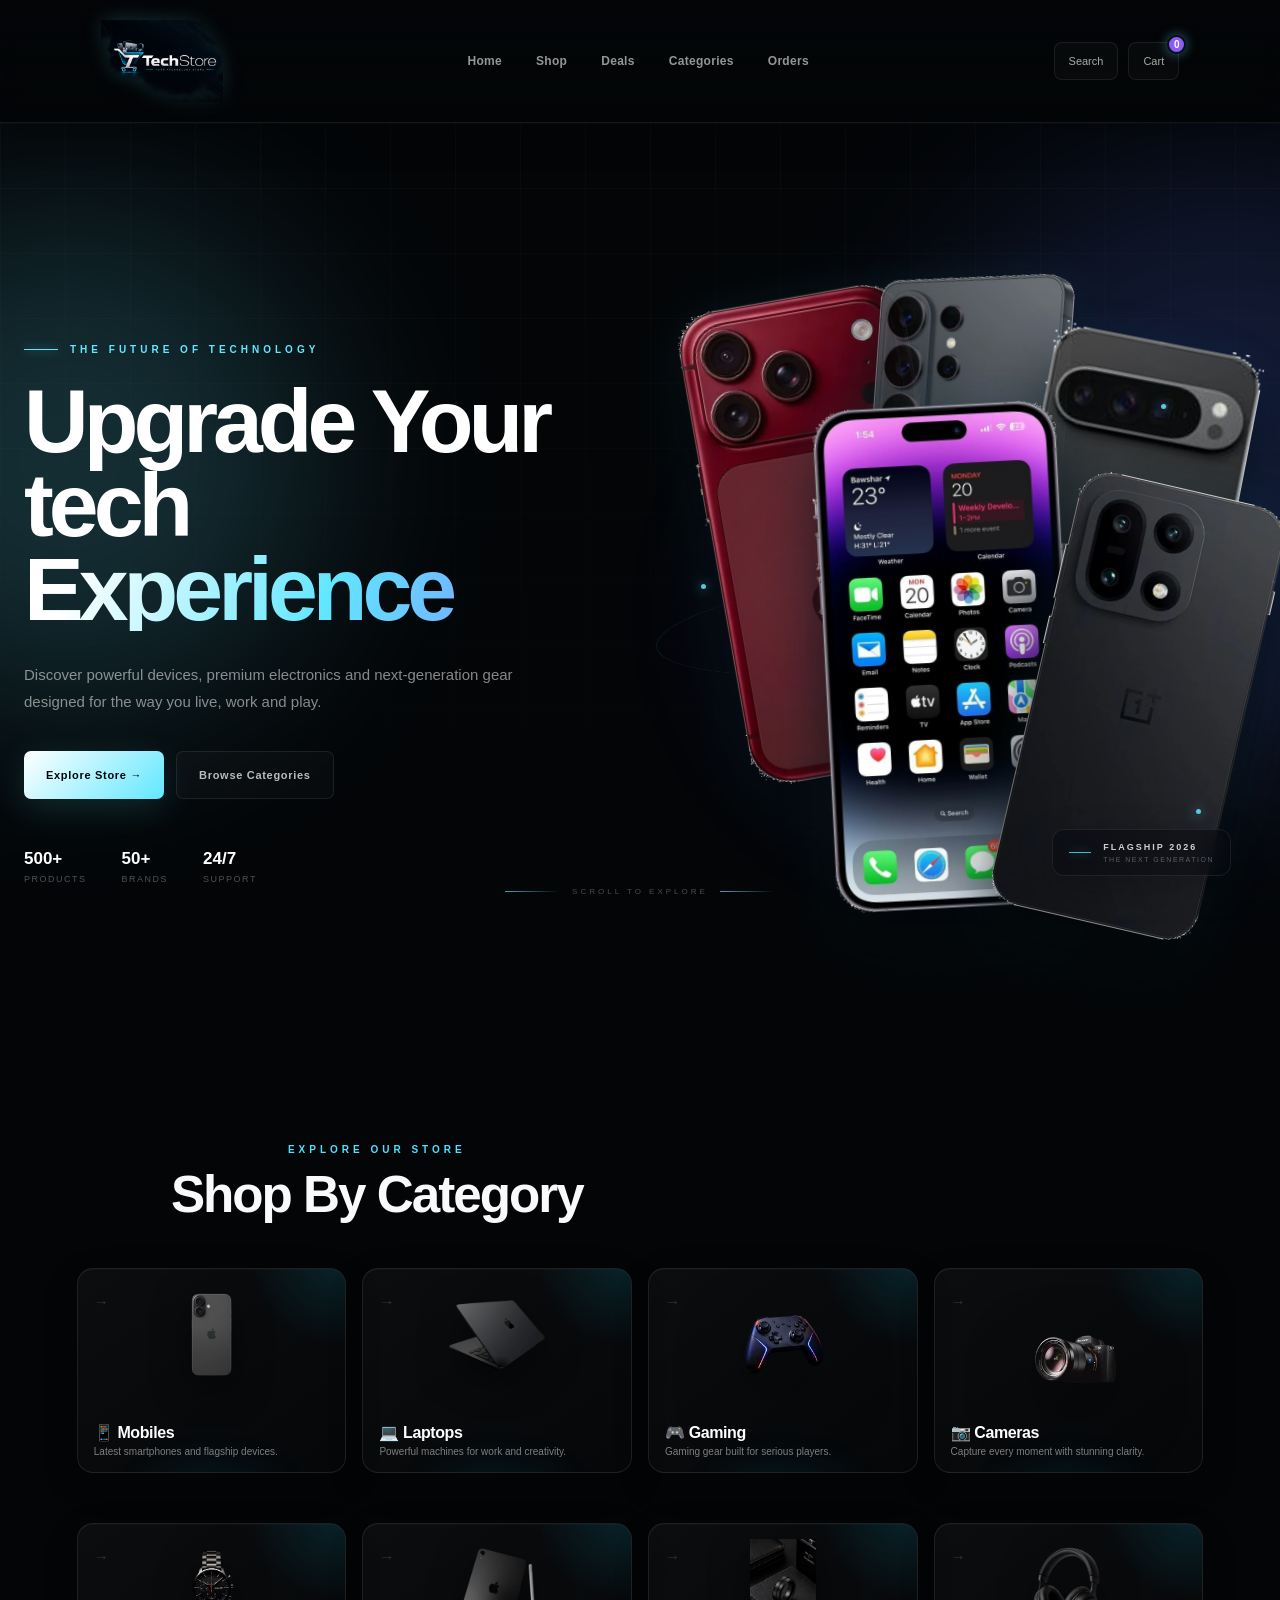
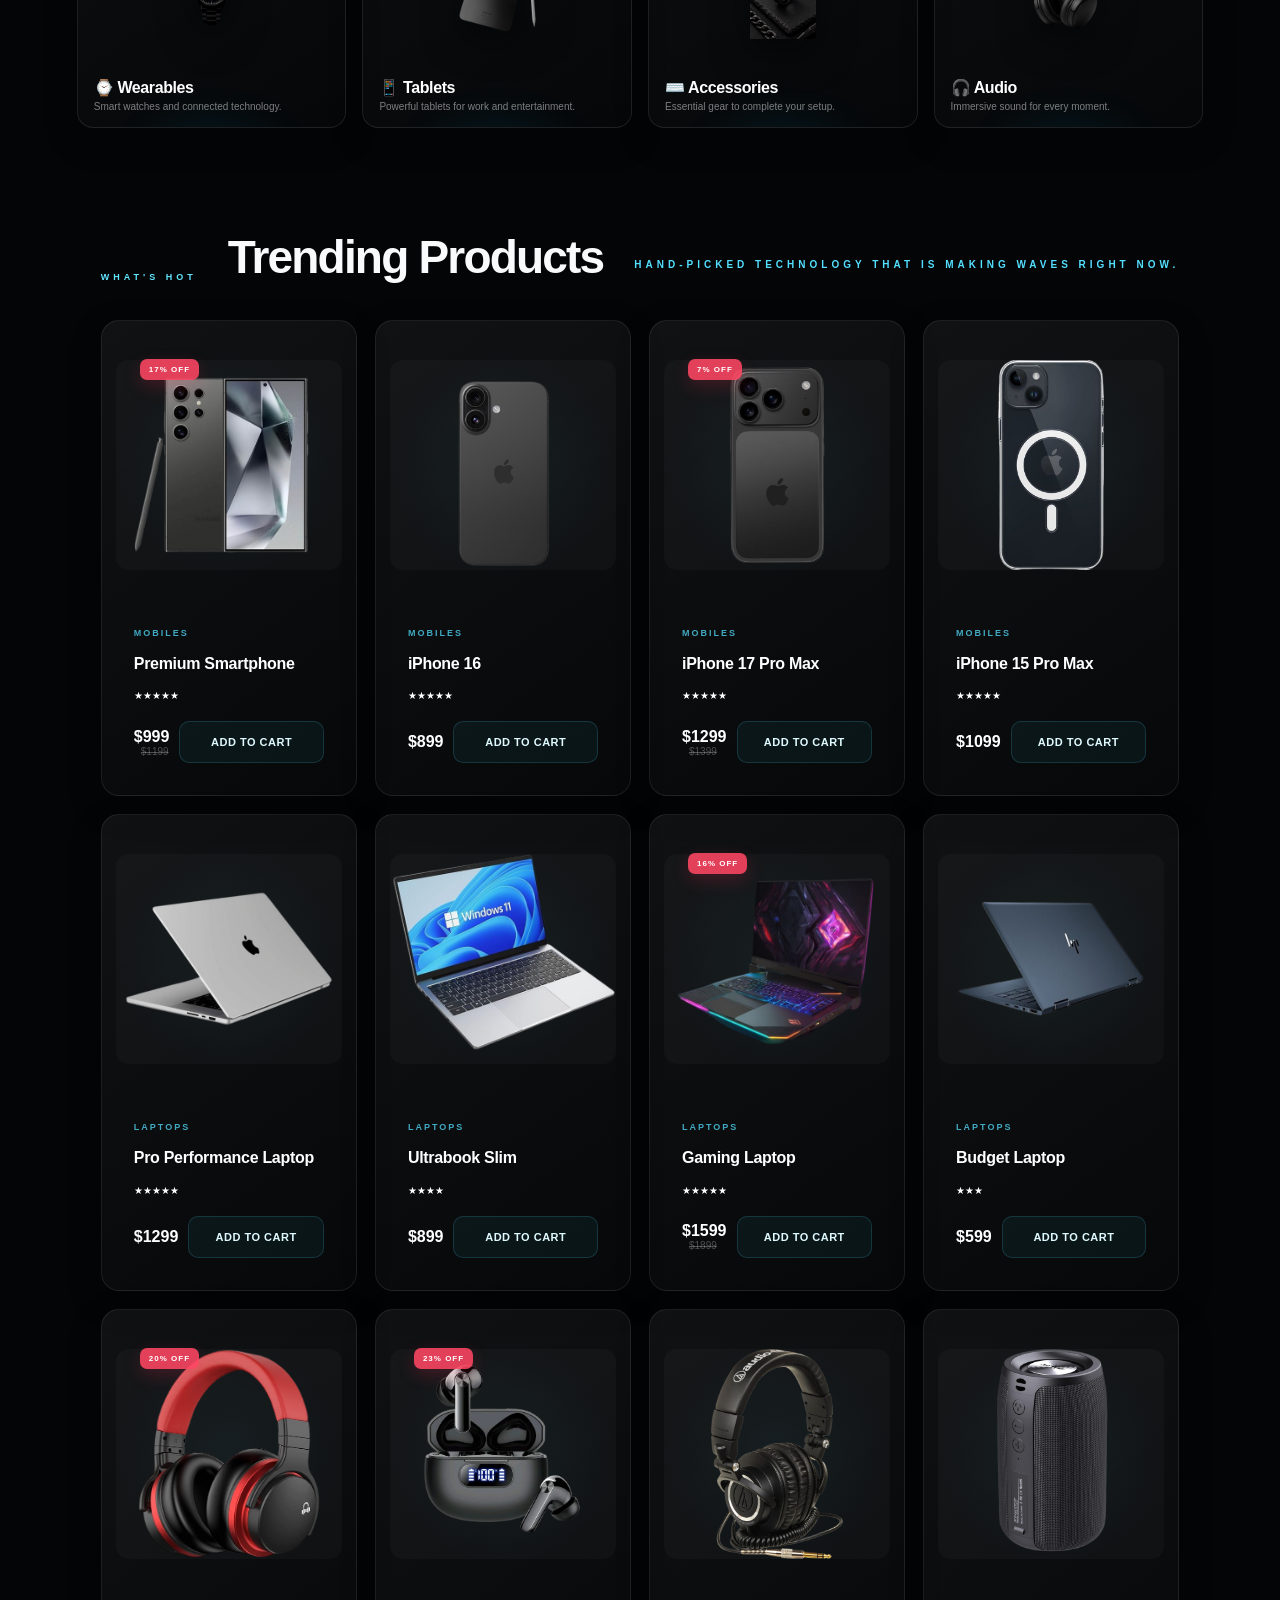
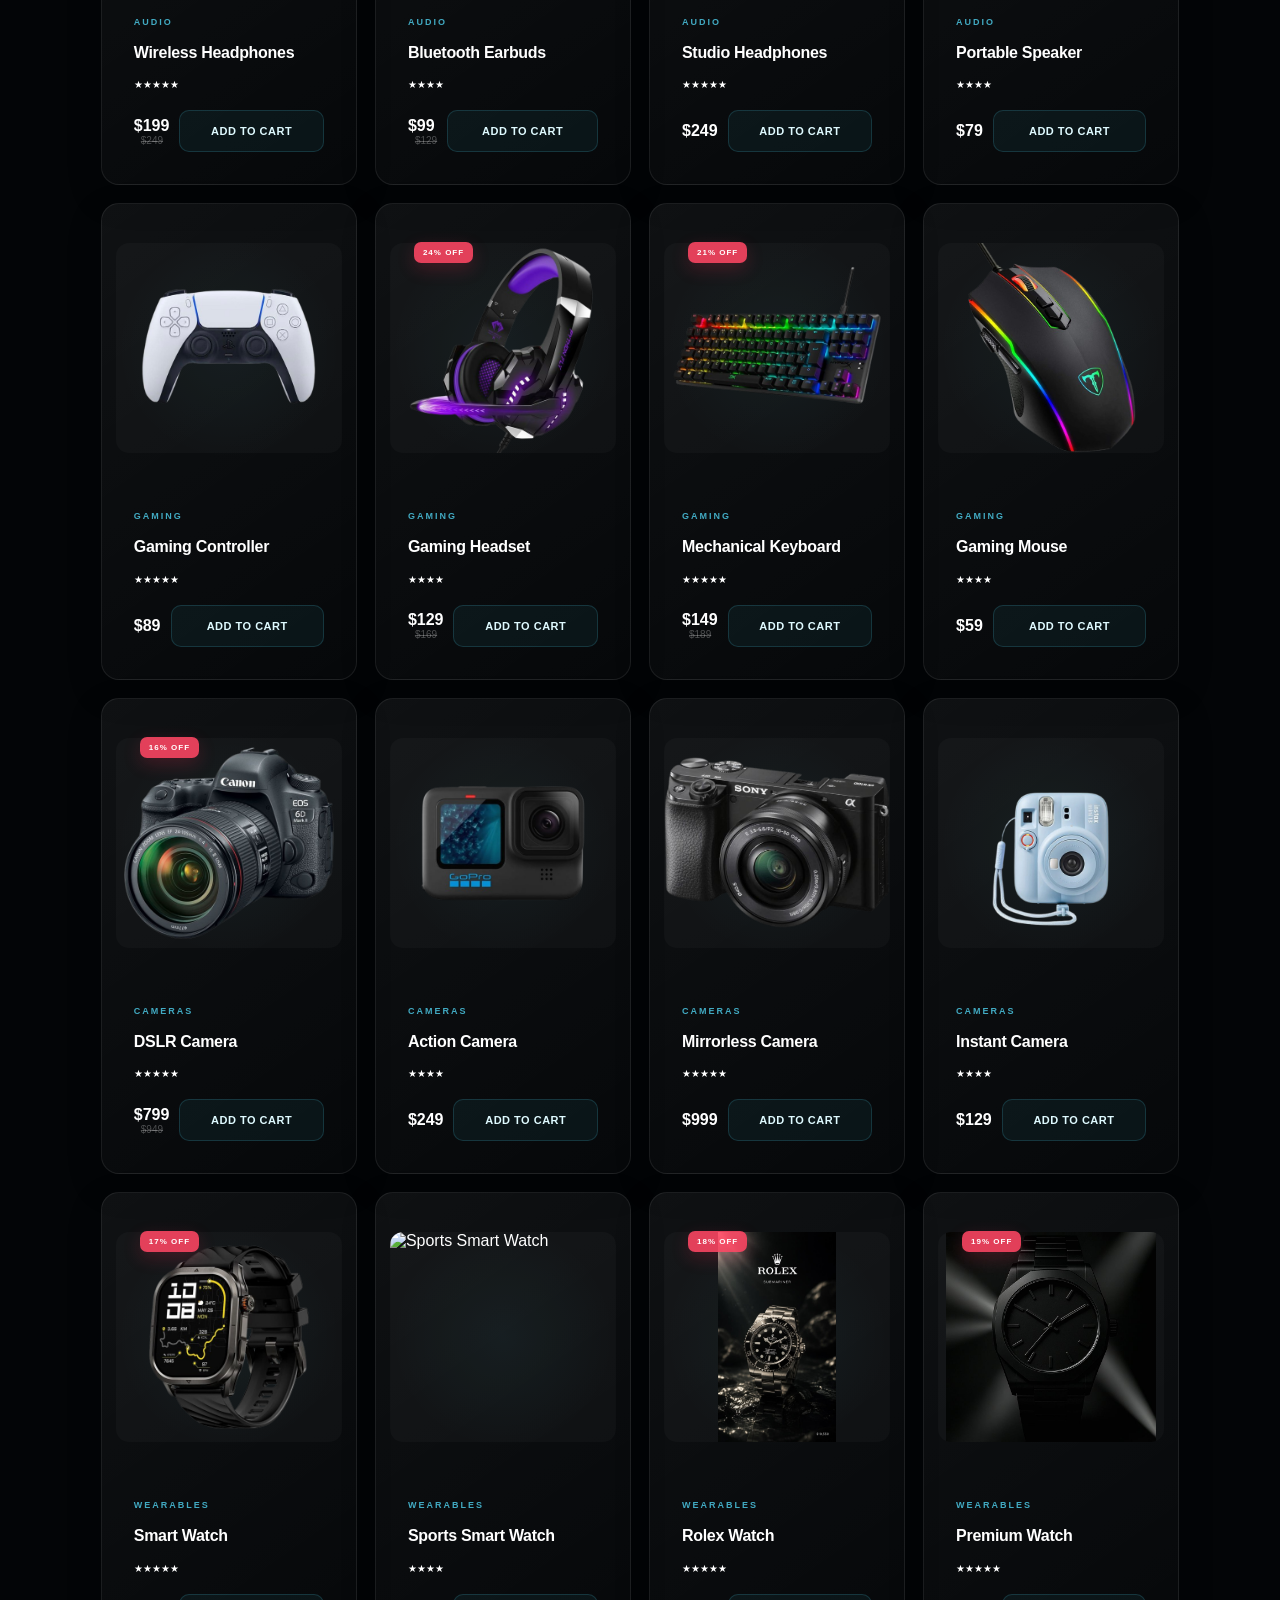
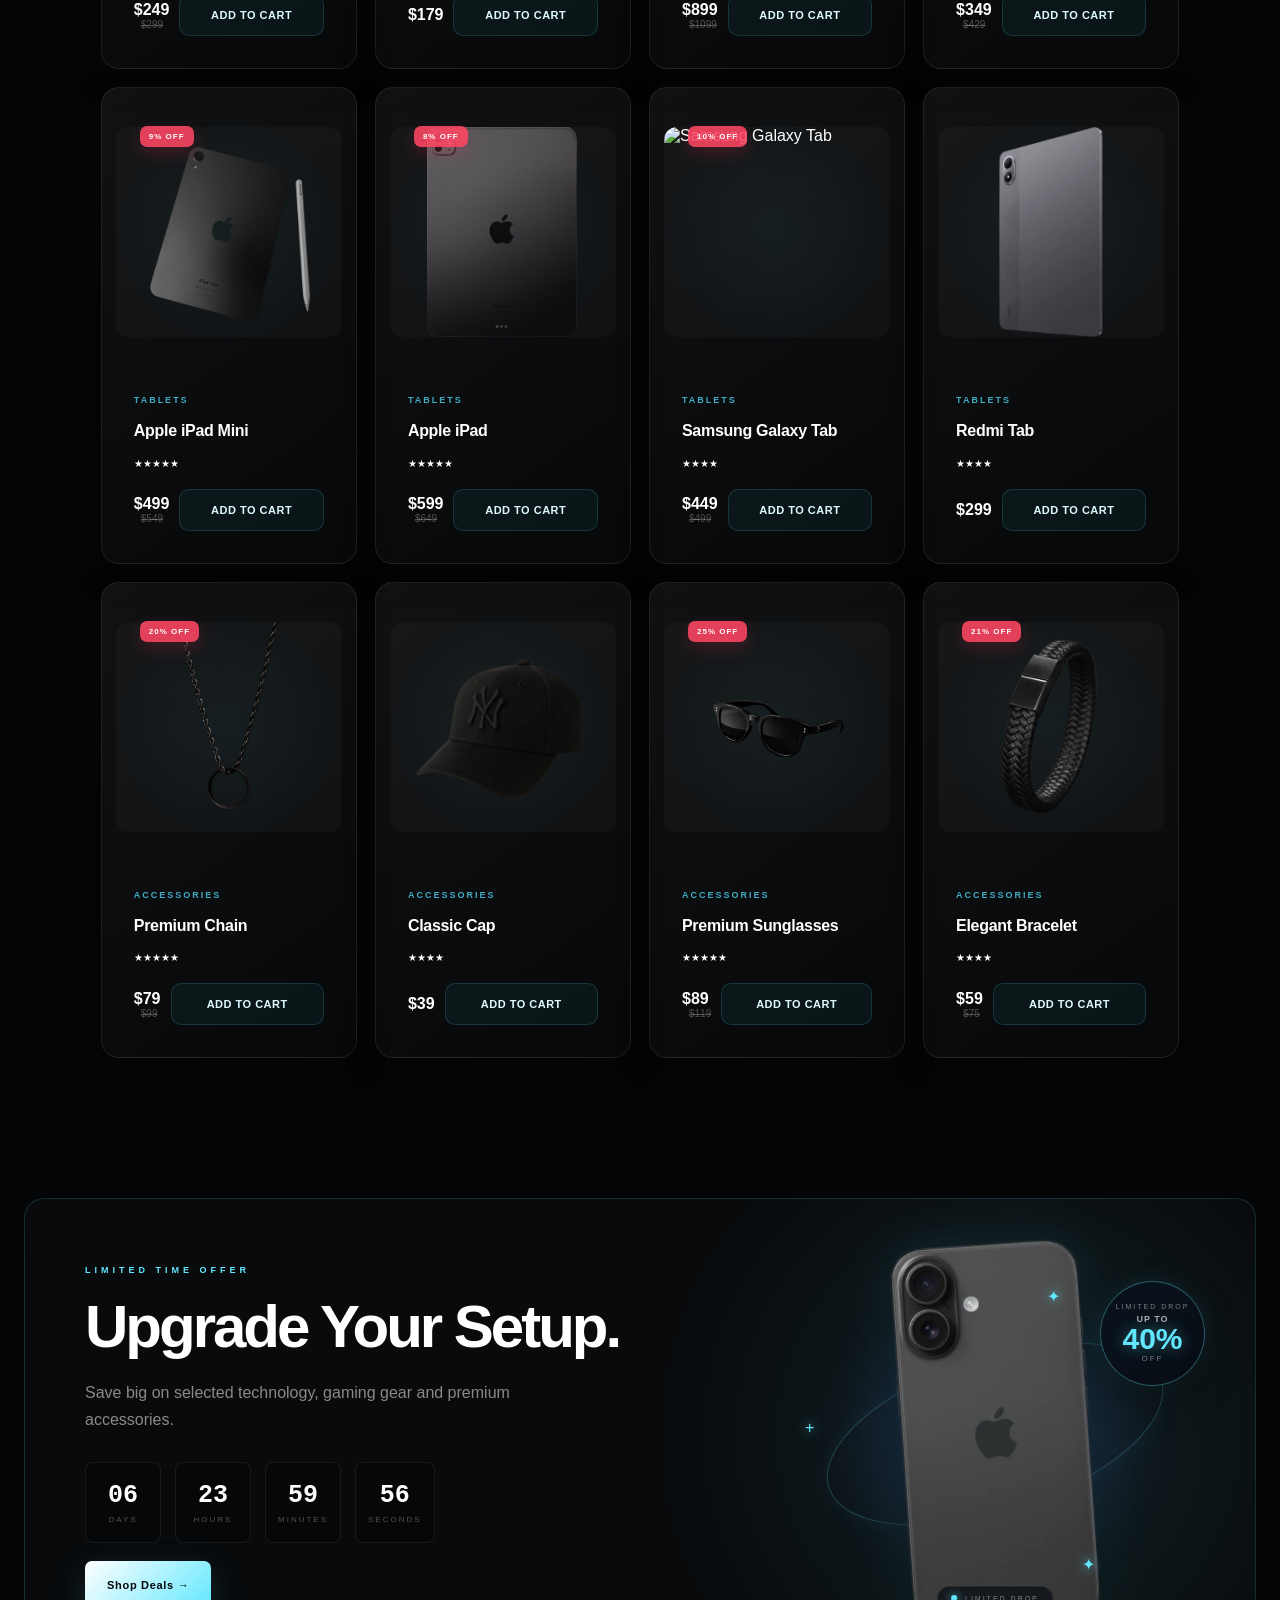
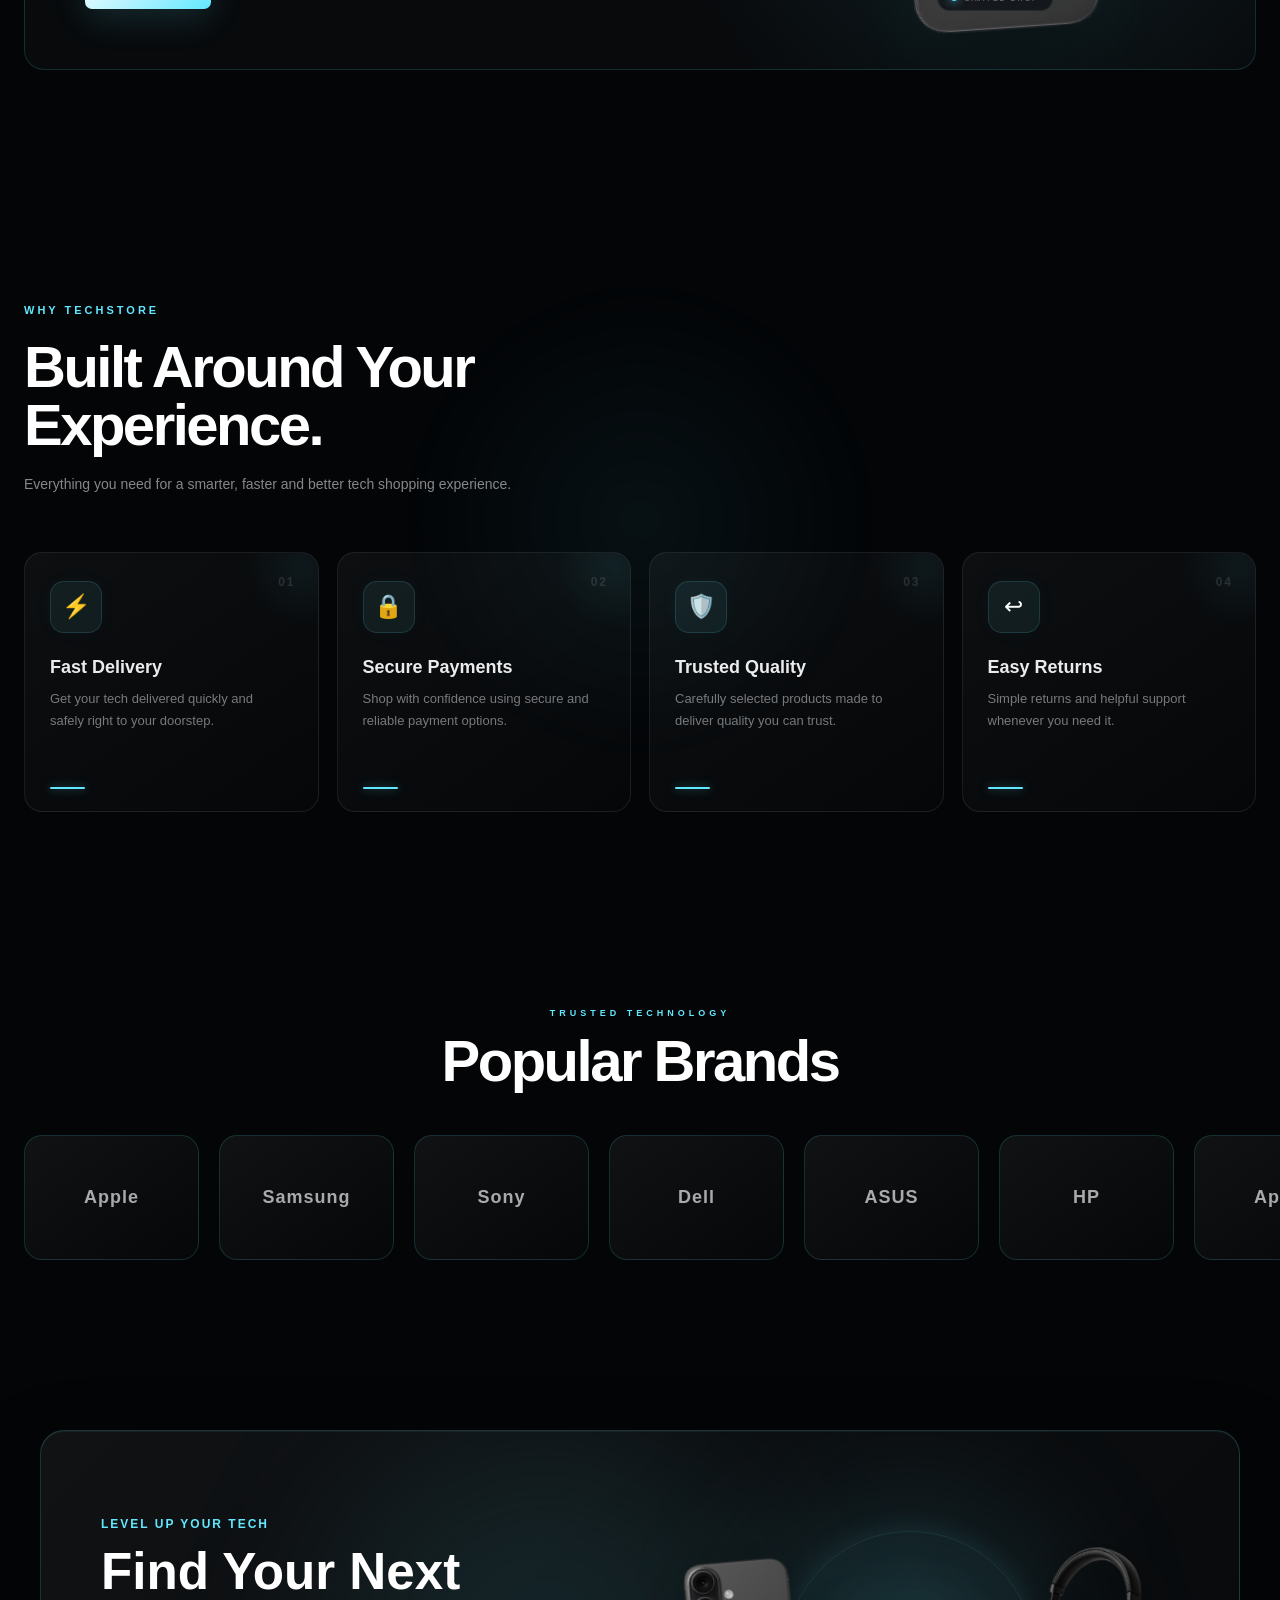
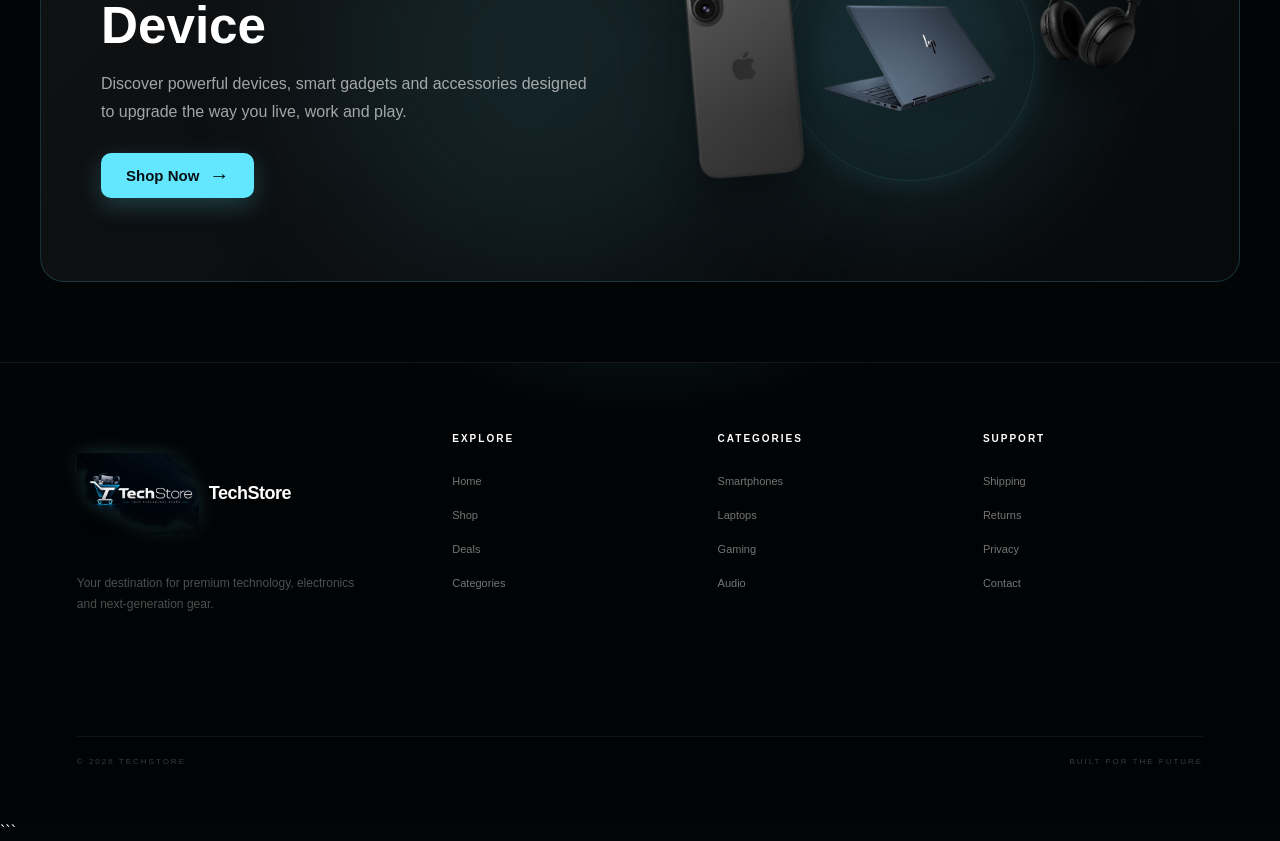
==== index.html @ 19b3092e "Add files via upload" ====
<!DOCTYPE html>
<html lang="en">

<head>
    <meta charset="UTF-8">
    <meta name="viewport" content="width=device-width, initial-scale=1.0">

    <title>TechStore — Future of Technology</title>

    <link rel="stylesheet" href="style.css">
</head>

<body>


<!-- =========================================================
     CINEMATIC LOADER
     ========================================================= -->

<div id="page-loader">

    <div class="loader-content">

        <div class="loader-logo">
            <img
                src="images/logo.png"
                alt="TechStore"
            >
        </div>

        <div class="loader-label">
            TECHSTORE SYSTEM
        </div>

        <div class="loader-status">
            <span id="loader-status">
                INITIALIZING
            </span>
        </div>

        <div class="loader-progress">

            <div
                id="loader-progress-bar"
                class="loader-progress-bar">
            </div>

        </div>

        <div
            id="loader-percent"
            class="loader-percent">
            00%
        </div>

    </div>

</div>


<!-- =========================================================
     NAVBAR
     ========================================================= -->

<header class="navbar">

    <div class="navbar-inner">


        <!-- BRAND -->

        <a href="index.html" class="brand">

            <img
                src="images/logo.png"
                alt="TechStore Logo"
            >

            
        </a>


        <!-- NAVIGATION -->

        <nav class="nav-links">

            <a
                href="index.html"
                class="active">
                Home
            </a>

            <a href="shop.html">
                Shop
            </a>

            <a href="deals.html">
                Deals
            </a>

            <a href="#categories">
                Categories
            </a>

            <a href="orders.html">
                Orders
            </a>

        </nav>


        <!-- ACTIONS -->

        <div class="nav-actions">

            <button
                class="nav-search"
                aria-label="Search">
                Search
            </button>

            <a
                href="cart.html"
                class="nav-cart">

                Cart

                <span class="cart-count">
                    0
                </span>

            </a>

            <button
                class="nav-menu"
                aria-label="Menu">

                <span></span>
                <span></span>
                <span></span>

            </button>

        </div>

    </div>

</header>


<!-- =========================================================
     MAIN
     ========================================================= -->

<main>


<!-- =========================================================
     HERO
     ========================================================= -->


<section class="hero">


    <!-- Background -->

    <div class="hero-background">

        <div class="hero-grid"></div>

        <div class="hero-glow glow-one"></div>

        <div class="hero-glow glow-two"></div>

    </div>


    <div class="hero-inner">


        <!-- HERO CONTENT -->

        <div class="hero-content">

            <div class="hero-eyebrow">

                <span class="eyebrow-line"></span>

                THE FUTURE OF TECHNOLOGY

            </div>


            <h1 class="hero-title">

                Upgrade Your tech

                <span>
                     Experience
                </span>

            </h1>


            <p class="hero-description">

                Discover powerful devices, premium
                electronics and next-generation gear
                designed for the way you live, work
                and play.

            </p>


            <div class="hero-actions">

                <a
                    href="shop.html"
                    class="btn btn-primary">

                    Explore Store →

                </a>


                <a
                    href="#categories"
                    class="btn btn-secondary">

                    Browse Categories

                </a>

            </div>


            <div class="hero-meta">

                <div>

                    <strong>
                        500+
                    </strong>

                    <span>
                        Products
                    </span>

                </div>


                <div>

                    <strong>
                        50+
                    </strong>

                    <span>
                        Brands
                    </span>

                </div>


                <div>

                    <strong>
                        24/7
                    </strong>

                    <span>
                        Support
                    </span>

                </div>

            </div>

        </div>
        
        
        
<!-- =================================================
     PREMIUM LAYERED PHONE SHOWCASE
     ================================================= -->

<div class="hero-visual premium-phone-showcase">

    <!-- Ambient light -->
    <div class="showcase-glow"></div>

    <!-- Large subtle orbital rings -->
    <div class="showcase-orbit orbit-a"></div>
    <div class="showcase-orbit orbit-b"></div>

    <!-- Phone composition -->
    <div class="showcase-phones">

        <!-- BACK: iPhone -->
        <div class="showcase-phone phone-back iphone">

            <div class="phone-image-wrap">
                <img
                    src="images/iphone.png"
                    alt="iPhone"
                >
            </div>

        </div>


        <!-- BACK: Samsung -->
        <div class="showcase-phone phone-back samsung">

            <div class="phone-image-wrap">
                <img
                    src="images/samsung.png"
                    alt="Samsung Galaxy"
                >
            </div>

        </div>


        <!-- MIDDLE: Pixel -->
        <div class="showcase-phone phone-middle pixel">

            <div class="phone-image-wrap">
                <img
                    src="images/pixel.png"
                    alt="Google Pixel"
                >
            </div>

        </div>


        <!-- FRONT: Main phone -->
        <div class="showcase-phone phone-front main-phone">

            <div class="phone-image-wrap">
                <img
                    src="images/phone-main.png"
                    alt="TechStore featured smartphone"
                >
            </div>

        </div>


        <!-- FRONT: Secondary phone -->
        <div class="showcase-phone phone-front secondary-phone">

            <div class="phone-image-wrap">
                <img
                    src="images/oneplus.png"
                    alt="Premium smartphone"
                >
            </div>

        </div>

    </div>


    <!-- Small floating light particles -->

    <span class="showcase-particle particle-a"></span>
    <span class="showcase-particle particle-b"></span>
    <span class="showcase-particle particle-c"></span>


    <!-- Small premium caption -->

    <div class="showcase-caption">
        <span class="caption-line"></span>

        <div>
            <strong>FLAGSHIP 2026</strong>
            <small>THE NEXT GENERATION</small>
        </div>
    </div>

</div>





    <!-- Scroll indicator -->

    <div class="hero-scroll">

        <span class="scroll-line"></span>

        SCROLL TO EXPLORE

        <span class="scroll-line"></span>

    </div>


</section>


<!-- ================= CATEGORIES ================= -->

<section class="categories" id="categories">

    <div class="section-heading">

        <p>EXPLORE OUR STORE</p>

        <h2>Shop By Category</h2>

    </div>


    <div class="category-container">


        <!-- MOBILE -->

        <a href="shop.html?category=Mobiles" class="category-card">

            <div class="category-image">

                <img
                    src="images/category-mobile.png"
                    alt="Mobiles"
                >

            </div>

            <div class="category-info">

                <h3>📱 Mobiles</h3>

                <p>
                    Latest smartphones and flagship devices.
                </p>

            </div>

            <span class="category-arrow">→</span>

        </a>


        <!-- LAPTOP -->

        <a href="shop.html?category=Laptops" class="category-card">

            <div class="category-image">

                <img
                    src="images/category-laptop.png"
                    alt="Laptops"
                >

            </div>

            <div class="category-info">

                <h3>💻 Laptops</h3>

                <p>
                    Powerful machines for work and creativity.
                </p>

            </div>

            <span class="category-arrow">→</span>

        </a>


        <!-- GAMING -->

        <a href="shop.html?category=Gaming" class="category-card">

            <div class="category-image">

                <img
                    src="images/category-gaming.png"
                    alt="Gaming"
                >

            </div>

            <div class="category-info">

                <h3>🎮 Gaming</h3>

                <p>
                    Gaming gear built for serious players.
                </p>

            </div>

            <span class="category-arrow">→</span>

        </a>


        <!-- CAMERA -->

<a href="shop.html?category=Cameras" class="category-card">

    <div class="category-image">
        <img
            src="images/category-camera.png"
            alt="Cameras"
        >
    </div>

    <div class="category-info">
        <h3>📷 Cameras</h3>

        <p>
            Capture every moment with stunning clarity.
        </p>
    </div>

    <span class="category-arrow">→</span>

</a>


<!-- WEARABLES -->

<a href="shop.html?category=Wearables" class="category-card">

    <div class="category-image">
        <img
            src="images/category-wearables.png"
            alt="Wearables"
        >
    </div>

    <div class="category-info">
        <h3>⌚ Wearables</h3>

        <p>
            Smart watches and connected technology.
        </p>
    </div>

    <span class="category-arrow">→</span>

</a>


<!-- TABLETS -->

<a href="shop.html?category=Tablets" class="category-card">

    <div class="category-image">
        <img
            src="images/category-tablet.png"
            alt="Tablets"
        >
    </div>

    <div class="category-info">
        <h3>📱 Tablets</h3>

        <p>
            Powerful tablets for work and entertainment.
        </p>
    </div>

    <span class="category-arrow">→</span>

</a>


<!-- ACCESSORIES -->

<a href="shop.html?category=Accessories" class="category-card">

    <div class="category-image">
        <img
            src="images/category-accessories.png"
            alt="Accessories"
        >
    </div>

    <div class="category-info">
        <h3>⌨️ Accessories</h3>

        <p>
            Essential gear to complete your setup.
        </p>
    </div>

    <span class="category-arrow">→</span>

</a>


        <!-- AUDIO -->

        <a href="shop.html?category=Audio" class="category-card">

            <div class="category-image">

                <img
                    src="images/category-audio.png"
                    alt="Audio"
                >

            </div>

            <div class="category-info">

                <h3>🎧 Audio</h3>

                <p>
                    Immersive sound for every moment.
                </p>

            </div>

            <span class="category-arrow">→</span>

        </a>


    </div>

</section>

<!-- =========================================================
     TRENDING PRODUCTS
     ========================================================= -->

<section class="products-section">

    <div class="section-container">

        <div class="section-heading">

            <span>
                WHAT'S HOT
            </span>

            <h2>
                Trending Products
            </h2>

            <p>
                Hand-picked technology that is
                making waves right now.
            </p>

        </div>


        <div class="product-container">


            <!-- PRODUCT 01 -->

            <article class="product-card">

                <div class="product-image">

                    <span class="discount-badge">
                        NEW
                    </span>

                    <img
                        src="images/premium-smartphone.jpg"
                        alt="Premium Smartphone"
                    >

                </div>

                <div class="product-category">
                    Mobiles
                </div>

                <h3>
                    Premium Smartphone
                </h3>

                <div class="rating">
                    ★★★★★
                </div>

                <div class="product-bottom">

                    <div class="price">
                        $999
                    </div>

                    <button
                        class="add-cart"
                        data-id="1">
                        ADD TO CART
                    </button>

                </div>

            </article>


            <!-- PRODUCT 02 -->

            <article class="product-card">

                <div class="product-image">

                    <span class="discount-badge">
                        PRO
                    </span>

                    <img
                        src="images/pro-performance-laptop.jpg"
                        alt="Pro Performance Laptop"
                    >

                </div>

                <div class="product-category">
                    Laptops
                </div>

                <h3>
                    Pro Performance Laptop
                </h3>

                <div class="rating">
                    ★★★★★
                </div>

                <div class="product-bottom">

                    <div class="price">
                        $1299
                    </div>

                    <button
                        class="add-cart"
                        data-id="5">
                        ADD TO CART
                    </button>

                </div>

            </article>


            <!-- PRODUCT 03 -->

            <article class="product-card">

                <div class="product-image">

                    <span class="discount-badge">
                        SALE
                    </span>

                    <img
                        src="images/wireless-headphones.jpg"
                        alt="Wireless Headphones"
                    >

                </div>

                <div class="product-category">
                    Audio
                </div>

                <h3>
                    Wireless Headphones
                </h3>

                <div class="rating">
                    ★★★★★
                </div>

                <div class="product-bottom">

                    <div class="price">
                        $199
                    </div>

                    <button
                        class="add-cart"
                        data-id="9">
                        ADD TO CART
                    </button>

                </div>

            </article>


            <!-- PRODUCT 04 -->

            <article class="product-card">

                <div class="product-image">

                    <span class="discount-badge">
                        HOT
                    </span>

                    <img
                        src="images/gaming-controller.jpg"
                        alt="Gaming Controller"
                    >

                </div>

                <div class="product-category">
                    Gaming
                </div>

                <h3>
                    Gaming Controller
                </h3>

                <div class="rating">
                    ★★★★★
                </div>

                <div class="product-bottom">

                    <div class="price">
                        $89
                    </div>

                    <button
                        class="add-cart"
                        data-id="13">
                        ADD TO CART
                    </button>

                </div>

            </article>


        </div>

    </div>

</section>


<!-- =========================================================
     SPECIAL DEAL
     ========================================================= -->

<section class="deal-section">

    <div class="section-container">

        <div class="deal-card">


            <!-- LEFT CONTENT -->

            <div class="deal-content">

                <span class="deal-label">
                    LIMITED TIME OFFER
                </span>

                <h2>
                    Upgrade Your Setup.
                </h2>

                <p>
                    Save big on selected technology,
                    gaming gear and premium accessories.
                </p>


                <div class="deal-timer">

                    <div class="timer-item">

                        <strong id="deal-days">
                            00
                        </strong>

                        <span>
                            DAYS
                        </span>

                    </div>


                    <div class="timer-item">

                        <strong id="deal-hours">
                            00
                        </strong>

                        <span>
                            HOURS
                        </span>

                    </div>


                    <div class="timer-item">

                        <strong id="deal-minutes">
                            00
                        </strong>

                        <span>
                            MINUTES
                        </span>

                    </div>


                    <div class="timer-item">

                        <strong id="deal-seconds">
                            00
                        </strong>

                        <span>
                            SECONDS
                        </span>

                    </div>

                </div>


                <br>


                <a
                    href="deals.html"
                    class="btn btn-primary">

                    Shop Deals →

                </a>

            </div>


            <!-- RIGHT FUTURISTIC VISUAL -->

            <div class="deal-visual">

                <div class="deal-orbit deal-orbit-one"></div>

                <div class="deal-orbit deal-orbit-two"></div>

                <div class="deal-glow"></div>


                <!-- PRODUCT -->

                <div class="deal-product">

                    <img
                        src="images/category-mobile.png"
                        alt="Gaming Laptop Deal"
                    >

                </div>


                <!-- DISCOUNT BADGE -->

                <div class="deal-discount">

                    <span>
                        LIMITED DROP
                    </span>

                    <strong>
                        UP TO
                    </strong>

                    <b>
                        40%
                    </b>

                    <small>
                        OFF
                    </small>

                </div>


                <!-- FLOATING PARTICLES -->

                <span class="deal-particle deal-particle-one">
                    ✦
                </span>

                <span class="deal-particle deal-particle-two">
                    +
                </span>

                <span class="deal-particle deal-particle-three">
                    ✦
                </span>


                <!-- BOTTOM STATUS -->

                <div class="deal-status">

                    <span></span>

                    LIMITED DROP

                </div>

            </div>


        </div>

    </div>

</section>






<!-- =========================================================
     WHY CHOOSE TECHSTORE
     ========================================================= -->

<section class="why-section">

    <div class="section-container">

        <div class="section-heading why-heading">

            <span>
                WHY TECHSTORE
            </span>

            <h2>
                Built Around Your Experience.
            </h2>

            <p>
                Everything you need for a smarter,
                faster and better tech shopping experience.
            </p>

        </div>


        <div class="why-grid">


            <!-- CARD 01 -->

            <div class="why-card">

                <div class="why-icon">
                    ⚡
                </div>

                <div class="why-number">
                    01
                </div>

                <h3>
                    Fast Delivery
                </h3>

                <p>
                    Get your tech delivered quickly
                    and safely right to your doorstep.
                </p>

                <span class="why-line"></span>

            </div>


            <!-- CARD 02 -->

            <div class="why-card">

                <div class="why-icon">
                    🔒
                </div>

                <div class="why-number">
                    02
                </div>

                <h3>
                    Secure Payments
                </h3>

                <p>
                    Shop with confidence using secure
                    and reliable payment options.
                </p>

                <span class="why-line"></span>

            </div>


            <!-- CARD 03 -->

            <div class="why-card">

                <div class="why-icon">
                    🛡️
                </div>

                <div class="why-number">
                    03
                </div>

                <h3>
                    Trusted Quality
                </h3>

                <p>
                    Carefully selected products made
                    to deliver quality you can trust.
                </p>

                <span class="why-line"></span>

            </div>


            <!-- CARD 04 -->

            <div class="why-card">

                <div class="why-icon">
                    ↩
                </div>

                <div class="why-number">
                    04
                </div>

                <h3>
                    Easy Returns
                </h3>

                <p>
                    Simple returns and helpful support
                    whenever you need it.
                </p>

                <span class="why-line"></span>

            </div>


        </div>

    </div>

</section>






<!-- =========================================================
     BRANDS
     ========================================================= -->

<section class="brands-section">

    <div class="section-container">

        <div class="section-heading">

            <span>
                TRUSTED TECHNOLOGY
            </span>

            <h2>
                Popular Brands
            </h2>

        </div>

        <div class="brand-container">

    <div class="brand-group">
        <div class="brand-item">Apple</div>
        <div class="brand-item">Samsung</div>
        <div class="brand-item">Sony</div>
        <div class="brand-item">Dell</div>
        <div class="brand-item">ASUS</div>
        <div class="brand-item">HP</div>
    </div>

    <div class="brand-group" aria-hidden="true">
        <div class="brand-item">Apple</div>
        <div class="brand-item">Samsung</div>
        <div class="brand-item">Sony</div>
        <div class="brand-item">Dell</div>
        <div class="brand-item">ASUS</div>
        <div class="brand-item">HP</div>
    </div>

    
    <div class="brand-group" aria-hidden="true">
        <div class="brand-item">Apple</div>
        <div class="brand-item">Samsung</div>
        <div class="brand-item">Sony</div>
        <div class="brand-item">Dell</div>
        <div class="brand-item">ASUS</div>
        <div class="brand-item">HP</div>
    </div>

</div>

    </div>

</section>





<!-- ================================
     PRODUCT SHOWCASE CTA
================================ -->
<section class="product-cta">
    <div class="product-cta-container">

        <div class="product-cta-content">
            <span class="product-cta-label">LEVEL UP YOUR TECH</span>

            <h2>Find Your Next Device</h2>

            <p>
                Discover powerful devices, smart gadgets and accessories
                designed to upgrade the way you live, work and play.
            </p>

            <a href="shop.html" class="product-cta-btn">
                Shop Now <span>→</span>
            </a>
        </div>

        <div class="product-cta-products">

            <div class="cta-glow"></div>

            <div class="cta-product cta-product-1">
                <img src="images/iphone16.jpg" alt="Smartphone">
            </div>

            <div class="cta-product cta-product-2">
                <img src="images/budget-laptop.jpg" alt="Laptop">
            </div>

            <div class="cta-product cta-product-3">
                <img src="images/category-audio.png" alt="Headphones">
            </div>

        </div>

    </div>
</section>






<!-- =========================================================
     FOOTER
     ========================================================= -->

<footer class="footer">


    <div class="footer-inner">


        <div class="footer-brand">

            <a
                href="index.html"
                class="brand">

                <img
                    src="images/logo.png"
                    alt="TechStore"
                >

                <span>
                    TechStore
                </span>

            </a>


            <p>
                Your destination for premium
                technology, electronics and
                next-generation gear.
            </p>

        </div>


        <div class="footer-column">

            <h3>
                Explore
            </h3>

            <a href="index.html">
                Home
            </a>

            <a href="shop.html">
                Shop
            </a>

            <a href="deals.html">
                Deals
            </a>

            <a href="#categories">
                Categories
            </a>

        </div>


        <div class="footer-column">

            <h3>
                Categories
            </h3>

            <a href="shop.html">
                Smartphones
            </a>

            <a href="shop.html">
                Laptops
            </a>

            <a href="shop.html">
                Gaming
            </a>

            <a href="shop.html">
                Audio
            </a>

        </div>


        <div class="footer-column">

            <h3>
                Support
            </h3>

            <a href="#">
                Shipping
            </a>

            <a href="#">
                Returns
            </a>

            <a href="#">
                Privacy
            </a>

            <a href="#">
                Contact
            </a>

        </div>


    </div>


    <div class="footer-bottom">

        <span>
            © 2026 TECHSTORE
        </span>

        <span>
            BUILT FOR THE FUTURE
        </span>

    </div>


</footer>


<script src="script.js"></script>

</body>

</html>
```
---- style.css ----
/* =========================================================
   TECHSTORE — PREMIUM DESIGN SYSTEM
   ========================================================= */


/* =========================================================
   01. RESET
   ========================================================= */

* {
    margin: 0;
    padding: 0;
    box-sizing: border-box;
}

html {
    scroll-behavior: smooth;
}

body {
    min-height: 100vh;

    background: #030507;
    color: #ffffff;

    font-family:
        Inter,
        "Segoe UI",
        Arial,
        sans-serif;

    overflow-x: hidden;
}

body::selection {
    background: #62e7ff;
    color: #030507;
}

a {
    color: inherit;
    text-decoration: none;
}

button,
input {
    font: inherit;
}

button {
    border: 0;
    cursor: pointer;
}


/* =========================================================
   02. GLOBAL VARIABLES
   ========================================================= */

:root {

    --bg: #030507;
    --bg-soft: #070b0f;
    --bg-card: rgba(255, 255, 255, 0.035);

    --white: #ffffff;
    --text: rgba(255, 255, 255, 0.92);
    --muted: rgba(255, 255, 255, 0.52);
    --dim: rgba(255, 255, 255, 0.30);

    --cyan: #62e7ff;
    --cyan-bright: #a5f4ff;
    --blue: #5878ff;

    --border: rgba(255, 255, 255, 0.08);
    --border-bright: rgba(98, 231, 255, 0.24);

    --container: 1240px;

    --ease:
        cubic-bezier(.16, 1, .3, 1);
}


/* =========================================================
   03. LOADER
   ========================================================= */

#page-loader {
    position: fixed;
    inset: 0;

    z-index: 999999;

    display: flex;
    align-items: center;
    justify-content: center;

    background:
        radial-gradient(
            circle at 50% 45%,
            rgba(53, 208, 255, 0.08),
            transparent 30%
        ),
        #030507;

    overflow: hidden;

    transition:
        opacity 0.9s var(--ease),
        visibility 0.9s;
}

#page-loader::before {
    content: "";

    position: absolute;
    inset: 0;

    background:
        linear-gradient(
            rgba(255,255,255,.018) 1px,
            transparent 1px
        ),
        linear-gradient(
            90deg,
            rgba(255,255,255,.018) 1px,
            transparent 1px
        );

    background-size: 55px 55px;

    mask-image:
        radial-gradient(
            circle at center,
            black,
            transparent 75%
        );
}

.loader-content {
    position: relative;
    z-index: 2;

    width: min(460px, 84vw);

    display: flex;
    flex-direction: column;
    align-items: center;

    text-align: center;
}

.loader-logo {
    width: 230px;

    margin-bottom: 34px;

    animation:
        loaderLogoIn 1.2s var(--ease) both;
}

.loader-logo img {
    width: 100%;
    height: auto;

    display: block;

    filter:
        drop-shadow(
            0 0 24px
            rgba(98, 231, 255, .22)
        );
}

.loader-label {
    margin-bottom: 18px;

    color: rgba(160, 230, 240, .55);

    font-size: 9px;
    font-weight: 700;

    letter-spacing: 4px;
}

.loader-status {
    margin-bottom: 28px;

    color: #ffffff;

    font-size: 13px;
    font-weight: 600;

    letter-spacing: 3px;
}

.loader-progress {
    width: 100%;
    height: 2px;

    overflow: hidden;

    background: rgba(255,255,255,.08);
}

.loader-progress-bar {
    width: 0;
    height: 100%;

    background:
        linear-gradient(
            90deg,
            transparent,
            var(--cyan),
            #ffffff
        );

    box-shadow:
        0 0 15px
        rgba(98,231,255,.65);

    transition: width .12s linear;
}

.loader-percent {
    margin-top: 12px;

    color: rgba(255,255,255,.35);

    font-family:
        "Courier New",
        monospace;

    font-size: 10px;

    letter-spacing: 2px;
}

@keyframes loaderLogoIn {

    from {
        opacity: 0;
        transform:
            translateY(20px)
            scale(.88);
    }

    to {
        opacity: 1;
        transform:
            translateY(0)
            scale(1);
    }
}


/* =========================================================
   04. NAVBAR
   ========================================================= */

.navbar {
    position: fixed;

    top: 0;
    left: 0;

    width: 100%;

    z-index: 1000;

    background:
        linear-gradient(
            to bottom,
            rgba(3,5,7,.94),
            rgba(3,5,7,.72),
            transparent
        );

    backdrop-filter: blur(14px);
}

.navbar-inner {
    width: min(
        var(--container),
        calc(100% - 48px)
    );

    min-height: 82px;

    margin: auto;

    display: flex;
    align-items: center;
}


/* Brand */

.brand {
    display: flex;
    align-items: center;
    gap: 10px;

    flex-shrink: 0;
}

.brand img {
    width: 34px;
    height: 34px;

    object-fit: contain;

    filter:
        drop-shadow(
            0 0 10px
            rgba(98,231,255,.22)
        );
}

.brand span {
    color: #ffffff;

    font-size: 18px;
    font-weight: 800;

    letter-spacing: -.5px;
}


/* Navigation */

.nav-links {
    display: flex;
    align-items: center;

    gap: 34px;

    margin-left: auto;
    margin-right: auto;
}

.nav-links a {
    position: relative;

    padding: 8px 0;

    color: rgba(255,255,255,.54);

    font-size: 13px;
    font-weight: 600;

    transition:
        color .3s ease,
        transform .3s ease;
}

.nav-links a:hover,
.nav-links a.active {
    color: #ffffff;
}

.nav-links a::after {
    content: "";

    position: absolute;

    left: 0;
    right: 0;
    bottom: 0;

    height: 1px;

    background: var(--cyan);

    transform:
        scaleX(0);

    transform-origin: center;

    box-shadow:
        0 0 10px
        rgba(98,231,255,.8);

    transition:
        transform .35s var(--ease);
}

.nav-links a:hover::after,
.nav-links a.active::after {
    transform: scaleX(1);
}


/* Navbar actions */

.nav-actions {
    display: flex;
    align-items: center;

    gap: 10px;
}

.nav-search,
.nav-cart,
.nav-menu {
    min-height: 38px;

    padding: 0 14px;

    display: flex;
    align-items: center;
    justify-content: center;

    border: 1px solid var(--border);

    border-radius: 8px;

    background: rgba(255,255,255,.025);

    color: rgba(255,255,255,.65);

    font-size: 11px;

    transition:
        border-color .3s ease,
        color .3s ease,
        background .3s ease;
}

.nav-search:hover,
.nav-cart:hover,
.nav-menu:hover {
    color: #ffffff;

    border-color:
        var(--border-bright);

    background:
        rgba(98,231,255,.05);
}

.nav-cart {
    gap: 7px;
}

.cart-count {
    min-width: 18px;
    height: 18px;

    display: inline-flex;
    align-items: center;
    justify-content: center;

    border-radius: 50%;

    background: var(--cyan);

    color: #020507;

    font-size: 9px;
    font-weight: 800;
}

.nav-menu {
    width: 40px;

    display: none;

    flex-direction: column;

    gap: 5px;
}

.nav-menu span {
    width: 15px;
    height: 1px;

    background: #ffffff;
}


/* =========================================================
   05. HERO
   ========================================================= */

.hero {
    position: relative;

    min-height: 100vh;

    display: flex;
    align-items: center;

    overflow: hidden;

    padding-top: 82px;
}

.hero-background {
    position: absolute;
    inset: 0;

    pointer-events: none;
}

.hero-grid {
    position: absolute;
    inset: 0;

    background:
        linear-gradient(
            rgba(255,255,255,.022) 1px,
            transparent 1px
        ),
        linear-gradient(
            90deg,
            rgba(255,255,255,.022) 1px,
            transparent 1px
        );

    background-size: 65px 65px;

    mask-image:
        linear-gradient(
            to bottom,
            black,
            transparent 90%
        );
}

.hero-glow {
    position: absolute;

    border-radius: 50%;

    filter: blur(100px);

    opacity: .18;
}

.glow-one {
    width: 500px;
    height: 500px;

    top: 10%;
    left: -180px;

    background: var(--cyan);
}

.glow-two {
    width: 600px;
    height: 600px;

    right: -250px;
    top: 5%;

    background: var(--blue);
}

.hero-inner {
    position: relative;
    z-index: 2;

    width: min(
        var(--container),
        calc(100% - 48px)
    );

    margin: auto;

    display: grid;

    grid-template-columns:
        1fr
        1fr;

    align-items: center;

    gap: 70px;
}


/* Hero content */

.hero-content {
    max-width: 650px;

    animation:
        heroContentIn
        1s
        var(--ease)
        .25s
        both;
}

.hero-eyebrow {
    display: flex;
    align-items: center;
    gap: 12px;

    margin-bottom: 24px;

    color: var(--cyan);

    font-size: 10px;
    font-weight: 700;

    letter-spacing: 4px;
}

.eyebrow-line {
    width: 34px;
    height: 1px;

    background: var(--cyan);

    box-shadow:
        0 0 10px
        rgba(98,231,255,.7);
}

.hero-title {
    max-width: 720px;

    color: #ffffff;

    font-size:
        clamp(
            58px,
            7vw,
            96px
        );

    line-height: .94;

    font-weight: 800;

    letter-spacing: -5px;
}

.hero-title span {
    display: block;

    color: transparent;

    background:
        linear-gradient(
            110deg,
            #ffffff 10%,
            var(--cyan) 55%,
            #7c8cff 100%
        );

    background-clip: text;
    -webkit-background-clip: text;
}

.hero-description {
    max-width: 510px;

    margin-top: 30px;

    color: var(--muted);

    font-size: 15px;

    line-height: 1.8;
}

.hero-actions {
    display: flex;
    align-items: center;
    gap: 12px;

    margin-top: 36px;
}


/* Buttons */

.btn {
    min-height: 48px;

    padding: 0 22px;

    display: inline-flex;
    align-items: center;
    justify-content: center;

    border-radius: 7px;

    font-size: 11px;
    font-weight: 700;

    letter-spacing: .7px;

    transition:
        transform .35s var(--ease),
        box-shadow .35s ease,
        background .35s ease,
        border-color .35s ease;
}

.btn:hover {
    transform: translateY(-3px);
}

.btn-primary {
    color: #020507;

    background:
        linear-gradient(
            135deg,
            #ffffff,
            var(--cyan)
        );

    box-shadow:
        0 10px 35px
        rgba(98,231,255,.14);
}

.btn-primary:hover {
    box-shadow:
        0 15px 45px
        rgba(98,231,255,.28);
}

.btn-secondary {
    border: 1px solid var(--border);

    color: rgba(255,255,255,.72);

    background:
        rgba(255,255,255,.025);
}

.btn-secondary:hover {
    border-color:
        var(--border-bright);

    color: #ffffff;

    background:
        rgba(98,231,255,.05);
}


/* Hero statistics */

.hero-meta {
    display: flex;
    gap: 35px;

    margin-top: 50px;
}

.hero-meta div {
    display: flex;
    flex-direction: column;

    gap: 5px;
}

.hero-meta strong {
    color: #ffffff;

    font-size: 17px;
}

.hero-meta span {
    color: var(--dim);

    font-size: 9px;

    letter-spacing: 1.5px;

    text-transform: uppercase;
}


/* =========================================================
   06. HERO FUTURISTIC VISUAL
   ========================================================= */

.hero-visual {
    position: relative;

    min-height: 580px;

    display: flex;
    align-items: center;
    justify-content: center;
}

.visual-glow {
    position: absolute;

    width: 330px;
    height: 330px;

    border-radius: 50%;

    background:
        radial-gradient(
            circle,
            rgba(98,231,255,.16),
            transparent 68%
        );

    filter: blur(10px);

    animation:
        visualPulse
        4s
        ease-in-out
        infinite;
}

.visual-ring {
    position: absolute;

    border: 1px solid
        rgba(98,231,255,.12);

    border-radius: 50%;

    transform: rotateX(65deg);
}

.ring-one {
    width: 480px;
    height: 480px;

    animation:
        ringRotate
        18s
        linear
        infinite;
}

.ring-two {
    width: 370px;
    height: 370px;

    border-color:
        rgba(124,140,255,.16);

    animation:
        ringRotateReverse
        14s
        linear
        infinite;
}

.tech-core {
    position: relative;
    z-index: 4;

    width: 360px;
    min-height: 390px;

    padding: 24px;

    border: 1px solid
        rgba(255,255,255,.12);

    border-radius: 18px;

    background:
        linear-gradient(
            145deg,
            rgba(255,255,255,.08),
            rgba(255,255,255,.015)
        );

    backdrop-filter: blur(20px);

    box-shadow:
        0 40px 100px
        rgba(0,0,0,.45),
        inset 0 1px 0
        rgba(255,255,255,.08);

    transform:
        perspective(1000px)
        rotateY(-8deg)
        rotateX(4deg);

    animation:
        coreFloat
        5s
        ease-in-out
        infinite;
}

.core-top,
.core-bottom {
    display: flex;
    align-items: center;
    justify-content: space-between;

    color: rgba(255,255,255,.35);

    font-family:
        "Courier New",
        monospace;

    font-size: 8px;

    letter-spacing: 2px;
}

.core-status {
    color: var(--cyan);

    text-shadow:
        0 0 10px
        rgba(98,231,255,.7);
}

.core-display {
    min-height: 285px;

    display: flex;
    flex-direction: column;
    align-items: center;
    justify-content: center;

    gap: 12px;
}

.core-orb {
    width: 135px;
    height: 135px;

    display: flex;
    align-items: center;
    justify-content: center;

    border: 1px solid
        rgba(98,231,255,.3);

    border-radius: 50%;

    color: var(--cyan);

    font-size: 42px;
    font-weight: 800;

    background:
        radial-gradient(
            circle at 35% 30%,
            rgba(255,255,255,.12),
            rgba(98,231,255,.03) 45%,
            transparent 70%
        );

    box-shadow:
        0 0 35px
        rgba(98,231,255,.12),
        inset 0 0 30px
        rgba(98,231,255,.08);

    animation:
        coreOrbPulse
        3s
        ease-in-out
        infinite;
}

.core-display span {
    color: var(--dim);

    font-size: 8px;

    letter-spacing: 4px;
}

.core-display strong {
    color: #ffffff;

    font-size: 18px;

    letter-spacing: 3px;
}

.core-line {
    width: 100px;
    height: 2px;

    overflow: hidden;

    background:
        rgba(255,255,255,.07);
}

.core-line i {
    display: block;

    width: 60%;

    height: 100%;

    background: var(--cyan);

    box-shadow:
        0 0 12px
        var(--cyan);
}


/* Floating details */

.floating-element {
    position: absolute;
    z-index: 5;

    width: 38px;
    height: 38px;

    display: flex;
    align-items: center;
    justify-content: center;

    border: 1px solid
        rgba(98,231,255,.18);

    border-radius: 8px;

    background:
        rgba(98,231,255,.035);

    color: var(--cyan);

    font-size: 15px;

    box-shadow:
        0 15px 40px
        rgba(0,0,0,.3);

    backdrop-filter: blur(10px);
}

.element-one {
    top: 18%;
    right: 12%;

    animation:
        floatingOne
        4s
        ease-in-out
        infinite;
}

.element-two {
    left: 8%;
    bottom: 20%;

    animation:
        floatingTwo
        5s
        ease-in-out
        infinite;
}

.element-three {
    right: 2%;
    bottom: 29%;

    animation:
        floatingThree
        4.5s
        ease-in-out
        infinite;
}


/* Scroll */

.hero-scroll {
    position: absolute;

    z-index: 5;

    left: 50%;
    bottom: 28px;

    transform: translateX(-50%);

    display: flex;
    align-items: center;
    gap: 12px;

    color: rgba(255,255,255,.28);

    font-size: 8px;

    letter-spacing: 3px;
}

.scroll-line {
    width: 55px;
    height: 1px;

    background:
        linear-gradient(
            90deg,
            rgba(98,231,255,.7),
            transparent
        );
}


/* =========================================================
   07. SECTIONS
   ========================================================= */

section:not(.hero) {
    position: relative;
}

.section-container {
    width: min(
        var(--container),
        calc(100% - 48px)
    );

    margin: auto;
}

.categories,
.products-section,
.brands-section {
    padding: 130px 0;
}

.section-heading {
    max-width: 600px;

    margin-bottom: 55px;
}

.section-heading > span {
    color: var(--cyan);

    font-size: 9px;
    font-weight: 700;

    letter-spacing: 4px;
}

.section-heading h2 {
    margin-top: 12px;

    color: #ffffff;

    font-size:
        clamp(
            36px,
            5vw,
            58px
        );

    line-height: 1;

    letter-spacing: -2.5px;
}

.section-heading p {
    margin-top: 18px;

    color: var(--muted);

    font-size: 14px;

    line-height: 1.8;
}


/* =========================================================
   08. CATEGORY AREA
   ========================================================= */

.category-container {
    display: grid;

    grid-template-columns:
        repeat(4, 1fr);

    gap: 14px;
}

.category-card {
    min-height: 220px;

    padding: 26px;

    display: flex;
    flex-direction: column;
    justify-content: flex-end;

    border: 1px solid var(--border);

    border-radius: 14px;

    background:
        linear-gradient(
            145deg,
            rgba(255,255,255,.045),
            rgba(255,255,255,.012)
        );

    overflow: hidden;

    transition:
        transform .5s var(--ease),
        border-color .4s ease,
        background .4s ease;
}

.category-card:hover {
    transform: translateY(-8px);

    border-color:
        rgba(98,231,255,.25);

    background:
        linear-gradient(
            145deg,
            rgba(98,231,255,.07),
            rgba(255,255,255,.015)
        );
}

.category-icon {
    margin-bottom: auto;

    font-size: 40px;
}

.category-card h3 {
    color: #ffffff;

    font-size: 18px;
}

.category-card p {
    margin-top: 7px;

    color: var(--dim);

    font-size: 11px;

    line-height: 1.6;
}


/* =========================================================
   09. PRODUCTS
   ========================================================= */

.product-container {
    display: grid;

    grid-template-columns:
        repeat(4, 1fr);

    gap: 16px;
}

.product-card {
    position: relative;

    overflow: hidden;

    border: 1px solid var(--border);

    border-radius: 14px;

    background:
        rgba(255,255,255,.025);

    transition:
        transform .45s var(--ease),
        border-color .35s ease;
}

.product-card:hover {
    transform: translateY(-8px);

    border-color:
        rgba(98,231,255,.22);
}

.product-image {
    position: relative;

    height: 260px;

    display: flex;
    align-items: center;
    justify-content: center;

    overflow: hidden;

    background:
        radial-gradient(
            circle,
            rgba(98,231,255,.05),
            transparent 65%
        );
}

.product-image img {
    width: 82%;
    height: 82%;

    object-fit: contain;

    transition:
        transform .6s var(--ease);
}

.product-card:hover .product-image img {
    transform: scale(1.07);
}

.discount-badge {
    position: absolute;

    top: 14px;
    left: 14px;

    z-index: 2;

    padding: 6px 9px;

    border-radius: 5px;

    background: var(--cyan);

    color: #020507;

    font-size: 8px;
    font-weight: 800;

    letter-spacing: 1px;
}

.product-category {
    padding: 18px 18px 0;

    color: var(--cyan);

    font-size: 8px;

    font-weight: 700;

    letter-spacing: 2px;

    text-transform: uppercase;
}

.product-card h3 {
    padding: 8px 18px 0;

    color: #ffffff;

    font-size: 15px;
}

.rating {
    padding: 8px 18px;

    font-size: 10px;
}

.product-bottom {
    padding: 12px 18px 18px;

    display: flex;
    align-items: center;
    justify-content: space-between;

    gap: 10px;
}

.price {
    color: #ffffff;

    font-size: 16px;
    font-weight: 800;
}

.old-price {
    margin-left: 7px;

    color: rgba(255,255,255,.28);

    font-size: 10px;

    text-decoration: line-through;
}

.add-cart {
    padding: 9px 12px;

    border: 1px solid
        rgba(98,231,255,.2);

    border-radius: 6px;

    background:
        rgba(98,231,255,.05);

    color: var(--cyan);

    font-size: 9px;
    font-weight: 700;

    transition:
        background .3s ease,
        color .3s ease;
}

.add-cart:hover {
    background: var(--cyan);
    color: #020507;
}


/* =========================================================
   10. DEAL
   ========================================================= */

.deal-section {
    padding: 60px 0 130px;
}

.deal-card {
    position: relative;

    min-height: 360px;

    padding: 60px;

    overflow: hidden;

    display: flex;
    align-items: center;
    justify-content: space-between;

    border: 1px solid
        rgba(98,231,255,.15);

    border-radius: 20px;

    background:
        radial-gradient(
            circle at 80% 50%,
            rgba(98,231,255,.10),
            transparent 35%
        ),
        rgba(255,255,255,.025);
}

.deal-content {
    position: relative;
    z-index: 2;
}

.deal-label {
    color: var(--cyan);

    font-size: 9px;
    font-weight: 700;

    letter-spacing: 4px;
}

.deal-content h2 {
    margin-top: 15px;

    font-size:
        clamp(
            38px,
            5vw,
            60px
        );

    letter-spacing: -3px;
}

.deal-content p {
    max-width: 450px;

    margin: 18px 0 28px;

    color: var(--muted);

    line-height: 1.7;
}

.deal-timer {
    display: flex;
    gap: 14px;
}

.timer-item {
    min-width: 76px;

    padding: 18px 12px;

    display: flex;
    flex-direction: column;
    align-items: center;

    border: 1px solid var(--border);

    border-radius: 8px;

    background:
        rgba(0,0,0,.25);
}

.timer-item strong {
    color: #ffffff;

    font-family:
        "Courier New",
        monospace;

    font-size: 25px;
}

.timer-item span {
    margin-top: 5px;

    color: var(--dim);

    font-size: 8px;

    letter-spacing: 2px;
}


/* =========================================================
   11. BRANDS
   ========================================================= */

.brand-container {
    display: grid;

    grid-template-columns:
        repeat(6, 1fr);

    border-top: 1px solid var(--border);
    border-bottom: 1px solid var(--border);
}

.brand-item {
    min-height: 110px;

    display: flex;
    align-items: center;
    justify-content: center;

    border-right: 1px solid var(--border);

    color: rgba(255,255,255,.35);

    font-size: 16px;
    font-weight: 800;

    transition:
        color .3s ease,
        background .3s ease;
}

.brand-item:last-child {
    border-right: 0;
}

.brand-item:hover {
    color: #ffffff;

    background:
        rgba(98,231,255,.025);
}



/* =========================================
   PRODUCT SHOWCASE CTA
========================================= */

.product-cta {
    padding: 80px 20px;
    overflow: hidden;
}

.product-cta-container {
    position: relative;
    max-width: 1200px;
    min-height: 390px;
    margin: 0 auto;
    padding: 55px 60px;

    display: flex;
    align-items: center;
    justify-content: space-between;

    background:
        linear-gradient(
            135deg,
            rgba(255, 255, 255, 0.055),
            rgba(255, 255, 255, 0.018)
        );

    border: 1px solid rgba(98, 231, 255, 0.18);
    border-radius: 24px;

    box-shadow:
        0 25px 70px rgba(0, 0, 0, 0.35),
        inset 0 1px 0 rgba(255, 255, 255, 0.05);

    overflow: hidden;
}

/* subtle background glow */

.product-cta-container::before {
    content: "";
    position: absolute;
    width: 420px;
    height: 420px;
    left: 42%;
    top: 50%;
    transform: translate(-50%, -50%);

    background: rgba(98, 231, 255, 0.10);
    filter: blur(90px);
    border-radius: 50%;

    pointer-events: none;
}

.product-cta-content {
    position: relative;
    z-index: 3;
    width: 48%;
}

.product-cta-label {
    display: inline-block;
    margin-bottom: 14px;

    font-size: 12px;
    font-weight: 700;
    letter-spacing: 2px;

    color: #62e7ff;
}

.product-cta-content h2 {
    margin: 0 0 18px;

    font-size: clamp(36px, 4vw, 58px);
    line-height: 1.05;
    font-weight: 800;

    color: #ffffff;
}

.product-cta-content p {
    max-width: 500px;
    margin: 0 0 28px;

    font-size: 16px;
    line-height: 1.7;

    color: rgba(255, 255, 255, 0.62);
}

.product-cta-btn {
    display: inline-flex;
    align-items: center;
    gap: 10px;

    padding: 14px 25px;

    color: #071014;
    background: #62e7ff;

    border-radius: 10px;

    font-size: 15px;
    font-weight: 700;
    text-decoration: none;

    box-shadow: 0 8px 25px rgba(98, 231, 255, 0.22);

    transition: all 0.3s ease;
}

.product-cta-btn span {
    font-size: 20px;
    line-height: 0;
    transition: transform 0.3s ease;
}

.product-cta-btn:hover {
    transform: translateY(-3px);
    box-shadow: 0 12px 32px rgba(98, 231, 255, 0.32);
}

.product-cta-btn:hover span {
    transform: translateX(4px);
}


/* =========================================
   CTA PRODUCTS
========================================= */

.product-cta-products {
    position: relative;
    z-index: 2;

    width: 48%;
    height: 330px;
}

.cta-glow {
    position: absolute;

    width: 260px;
    height: 260px;

    left: 50%;
    top: 50%;

    transform: translate(-50%, -50%);

    background: rgba(98, 231, 255, 0.12);
    filter: blur(55px);

    border-radius: 50%;
}

.cta-product {
    position: absolute;

    display: flex;
    align-items: center;
    justify-content: center;

    padding: 12px;

    background: rgba(255, 255, 255, 0.045);
    border: 1px solid rgba(255, 255, 255, 0.10);

    border-radius: 18px;

    backdrop-filter: blur(10px);

    box-shadow: 0 20px 40px rgba(0, 0, 0, 0.28);
}

.cta-product img {
    width: 100%;
    height: 100%;

    object-fit: contain;

    display: block;
}

/* phone */

.cta-product-1 {
    width: 135px;
    height: 220px;

    left: 8%;
    top: 55px;

    transform: rotate(-10deg);
}

/* laptop */

.cta-product-2 {
    width: 230px;
    height: 155px;

    left: 29%;
    top: 90px;

    transform: rotate(2deg);

    z-index: 3;
}

/* headphones */

.cta-product-3 {
    width: 135px;
    height: 155px;

    right: 2%;
    top: 35px;

    transform: rotate(9deg);
}


/* =========================================
   MOBILE CTA
========================================= */

@media (max-width: 768px) {

    .product-cta {
        padding: 50px 15px;
    }

    .product-cta-container {
        min-height: auto;

        padding: 40px 25px 25px;

        flex-direction: column;
        align-items: stretch;

        border-radius: 20px;
    }

    .product-cta-content {
        width: 100%;
        text-align: center;
    }

    .product-cta-content h2 {
        font-size: 36px;
    }

    .product-cta-content p {
        margin-left: auto;
        margin-right: auto;

        font-size: 14px;
    }

    .product-cta-btn {
        justify-content: center;
    }

    .product-cta-products {
        width: 100%;
        height: 270px;

        margin-top: 25px;
    }

    .cta-product-1 {
        width: 95px;
        height: 160px;

        left: 3%;
        top: 65px;
    }

    .cta-product-2 {
        width: 170px;
        height: 115px;

        left: 50%;
        top: 85px;

        transform: translateX(-50%) rotate(2deg);
    }

    .cta-product-3 {
        width: 95px;
        height: 115px;

        right: 2%;
        top: 50px;
    }
}


/* small phones */

@media (max-width: 480px) {

    .product-cta-container {
        padding-left: 18px;
        padding-right: 18px;
    }

    .product-cta-content h2 {
        font-size: 31px;
    }

    .product-cta-products {
        height: 235px;
    }

    .cta-product-1 {
        width: 78px;
        height: 135px;
    }

    .cta-product-2 {
        width: 145px;
        height: 98px;
    }

    .cta-product-3 {
        width: 78px;
        height: 98px;
    }
}



/* =========================================================
   12. FOOTER
   ========================================================= */

.footer {
    border-top: 1px solid var(--border);

    padding-top: 75px;

    background: #020304;
}

.footer-inner {
    width: min(
        var(--container),
        calc(100% - 48px)
    );

    margin: auto;

    display: grid;

    grid-template-columns:
        2fr
        1fr
        1fr
        1fr;

    gap: 50px;

    padding-bottom: 70px;
}

.footer-brand p {
    max-width: 280px;

    margin-top: 18px;

    color: var(--dim);

    font-size: 12px;

    line-height: 1.8;
}

.footer-column {
    display: flex;
    flex-direction: column;

    gap: 13px;
}

.footer-column h3 {
    margin-bottom: 7px;

    color: #ffffff;

    font-size: 10px;

    letter-spacing: 2px;

    text-transform: uppercase;
}

.footer-column a {
    width: fit-content;

    color: var(--dim);

    font-size: 11px;

    transition:
        color .25s ease;
}

.footer-column a:hover {
    color: var(--cyan);
}

.footer-bottom {
    width: min(
        var(--container),
        calc(100% - 48px)
    );

    margin: auto;

    padding: 22px 0;

    display: flex;
    justify-content: space-between;

    border-top: 1px solid var(--border);

    color: rgba(255,255,255,.22);

    font-size: 8px;

    letter-spacing: 2px;
}


/* =========================================================
   13. ANIMATIONS
   ========================================================= */

@keyframes heroContentIn {

    from {
        opacity: 0;
        transform: translateY(35px);
    }

    to {
        opacity: 1;
        transform: translateY(0);
    }
}

@keyframes visualPulse {

    0%, 100% {
        transform: scale(.9);
        opacity: .5;
    }

    50% {
        transform: scale(1.08);
        opacity: 1;
    }
}

@keyframes ringRotate {

    from {
        transform:
            rotateX(65deg)
            rotateZ(0);
    }

    to {
        transform:
            rotateX(65deg)
            rotateZ(360deg);
    }
}

@keyframes ringRotateReverse {

    from {
        transform:
            rotateX(65deg)
            rotateZ(360deg);
    }

    to {
        transform:
            rotateX(65deg)
            rotateZ(0);
    }
}

@keyframes coreFloat {

    0%, 100% {
        transform:
            perspective(1000px)
            rotateY(-8deg)
            rotateX(4deg)
            translateY(0);
    }

    50% {
        transform:
            perspective(1000px)
            rotateY(-4deg)
            rotateX(2deg)
            translateY(-12px);
    }
}

@keyframes coreOrbPulse {

    0%, 100% {
        transform: scale(.96);
        box-shadow:
            0 0 35px
            rgba(98,231,255,.10),
            inset 0 0 30px
            rgba(98,231,255,.06);
    }

    50% {
        transform: scale(1.04);
        box-shadow:
            0 0 55px
            rgba(98,231,255,.22),
            inset 0 0 35px
            rgba(98,231,255,.12);
    }
}

@keyframes floatingOne {

    0%, 100% {
        transform: translateY(0) rotate(0);
    }

    50% {
        transform: translateY(-18px) rotate(8deg);
    }
}

@keyframes floatingTwo {

    0%, 100% {
        transform: translateY(0) rotate(0);
    }

    50% {
        transform: translateY(15px) rotate(-10deg);
    }
}

@keyframes floatingThree {

    0%, 100% {
        transform: translateY(0);
    }

    50% {
        transform: translateY(-12px);
    }
}


/* =========================================================
   14. RESPONSIVE
   ========================================================= */

@media (max-width: 1050px) {

    .nav-links {
        gap: 20px;
    }

    .hero-inner {
        gap: 25px;
    }

    .hero-title {
        font-size:
            clamp(
                52px,
                7vw,
                75px
            );
    }

    .hero-visual {
        transform: scale(.88);
    }

    .category-container,
    .product-container {
        grid-template-columns:
            repeat(2, 1fr);
    }

    .brand-container {
        grid-template-columns:
            repeat(3, 1fr);
    }

    .brand-item:nth-child(3) {
        border-right: 0;
    }

    .brand-item:nth-child(-n+3) {
        border-bottom: 1px solid var(--border);
    }
}


@media (max-width: 800px) {

    .navbar-inner {
        min-height: 72px;
    }

    .nav-links {
        display: none;
    }

    .nav-search {
        display: none;
    }

    .nav-menu {
        display: flex;
    }

    .hero {
        padding-top: 80px;
    }

    .hero-inner {
        grid-template-columns: 1fr;

        text-align: center;

        padding-top: 50px;
    }

    .hero-content {
        margin: auto;
    }

    .hero-eyebrow {
        justify-content: center;
    }

    .hero-title {
        letter-spacing: -3px;
    }

    .hero-description {
        margin-left: auto;
        margin-right: auto;
    }

    .hero-actions {
        justify-content: center;
        flex-wrap: wrap;
    }

    .hero-meta {
        justify-content: center;
    }

    .hero-visual {
        min-height: 450px;

        transform: scale(.78);
    }

    .hero-scroll {
        display: none;
    }

    .deal-card {
        flex-direction: column;

        align-items: flex-start;

        gap: 40px;

        padding: 40px;
    }

    .footer-inner {
        grid-template-columns:
            repeat(2, 1fr);
    }

    .footer-brand {
        grid-column: 1 / -1;
    }
}


@media (max-width: 560px) {

    .navbar-inner,
    .hero-inner,
    .section-container,
    .footer-inner,
    .footer-bottom {
        width: calc(100% - 30px);
    }

    .brand span {
        font-size: 16px;
    }

    .hero-title {
        font-size: 48px;

        letter-spacing: -2.5px;
    }

    .hero-description {
        font-size: 13px;
    }

    .hero-meta {
        gap: 20px;
    }

    .hero-visual {
        transform: scale(.62);

        margin-top: -30px;
        margin-bottom: -60px;
    }

    .category-container,
    .product-container {
        grid-template-columns: 1fr;
    }

    .categories,
    .products-section,
    .brands-section {
        padding: 90px 0;
    }

    .deal-card {
        padding: 30px 22px;
    }

    .deal-timer {
        width: 100%;

        display: grid;

        grid-template-columns:
            repeat(2, 1fr);
    }

    .timer-item {
        min-width: 0;
    }

    .brand-container {
        grid-template-columns:
            repeat(2, 1fr);
    }

    .brand-item:nth-child(3) {
        border-right: 1px solid var(--border);
    }

    .brand-item:nth-child(even) {
        border-right: 0;
    }

    .brand-item:nth-child(n+3) {
        border-bottom: 0;
    }

    .brand-item:nth-child(-n+4) {
        border-bottom: 1px solid var(--border);
    }

    .footer-inner {
        grid-template-columns: 1fr;
    }

    .footer-brand {
        grid-column: auto;
    }

    .footer-bottom {
        flex-direction: column;
        gap: 10px;
    }
}






```css
/* =========================================================
   PREMIUM SMARTPHONE HERO
   ========================================================= */

.smartphone-visual {
    position: relative;
    min-height: 620px;

    display: flex;
    align-items: center;
    justify-content: center;

    transform: translateY(-35px);
}


/* =========================================================
   AMBIENT GLOW
   ========================================================= */

.phone-glow {
    position: absolute;

    width: 500px;
    height: 500px;

    border-radius: 50%;

    background:
        radial-gradient(
            circle,
            rgba(98,231,255,.18),
            rgba(78,124,255,.08) 35%,
            transparent 70%
        );

    filter: blur(20px);

    animation:
        phoneGlowPulse
        5s
        ease-in-out
        infinite;
}


/* =========================================================
   ROTATING ORBITS
   ========================================================= */

.phone-orbit {
    position: absolute;

    border-radius: 50%;

    border: 1px solid
        rgba(98,231,255,.16);

    pointer-events: none;
}

.orbit-one {
    width: 560px;
    height: 220px;

    transform:
        rotateX(68deg)
        rotateZ(-15deg);

    animation:
        orbitRotateOne
        18s
        linear
        infinite;
}

.orbit-two {
    width: 470px;
    height: 180px;

    border-color:
        rgba(124,140,255,.18);

    transform:
        rotateX(68deg)
        rotateZ(35deg);

    animation:
        orbitRotateTwo
        14s
        linear
        infinite reverse;
}

.orbit-three {
    width: 380px;
    height: 145px;

    border-color:
        rgba(98,231,255,.10);

    transform:
        rotateX(68deg)
        rotateZ(80deg);

    animation:
        orbitRotateThree
        11s
        linear
        infinite;
}


/* =========================================================
   PHONE STAGE
   ========================================================= */

.phone-stage {
    position: relative;

    width: 560px;
    height: 590px;

    z-index: 5;
}


/* =========================================================
   BASE PHONE
   ========================================================= */

.smartphone {
    position: absolute;

    width: 190px;
    height: 390px;

    perspective: 1000px;
}


.phone-frame {
    position: relative;

    width: 100%;
    height: 100%;

    padding: 7px;

    border-radius: 34px;

    background:
        linear-gradient(
            145deg,
            #20242c,
            #080a0e 55%,
            #252a32
        );

    border: 1px solid
        rgba(255,255,255,.18);

    box-shadow:
        0 35px 80px rgba(0,0,0,.55),
        0 0 45px rgba(98,231,255,.08),
        inset 0 1px 1px
        rgba(255,255,255,.18);

    overflow: hidden;
}


.phone-screen {
    position: relative;

    width: 100%;
    height: 100%;

    overflow: hidden;

    border-radius: 28px;

    background: #05070a;
}


/* =========================================================
   PHONE STATUS
   ========================================================= */

.phone-status {
    position: absolute;

    top: 13px;
    left: 18px;
    right: 18px;

    z-index: 5;

    display: flex;
    justify-content: space-between;

    color:
        rgba(255,255,255,.75);

    font-size: 7px;

    letter-spacing: .5px;
}


/* =========================================================
   PHONE WALLPAPERS
   ========================================================= */

.phone-wallpaper {
    position: absolute;

    inset: 0;

    overflow: hidden;
}


.iphone-wallpaper {
    background:
        radial-gradient(
            circle at 65% 28%,
            rgba(0,190,255,.9),
            transparent 20%
        ),
        radial-gradient(
            circle at 30% 70%,
            rgba(80,80,255,.75),
            transparent 30%
        ),
        linear-gradient(
            145deg,
            #050914,
            #071c31,
            #02050a
        );
}


.samsung-wallpaper {
    background:
        radial-gradient(
            circle at 35% 25%,
            rgba(130,110,255,.8),
            transparent 24%
        ),
        radial-gradient(
            circle at 70% 75%,
            rgba(0,220,255,.7),
            transparent 28%
        ),
        linear-gradient(
            145deg,
            #090716,
            #10132d,
            #020408
        );
}


.pixel-wallpaper {
    background:
        radial-gradient(
            circle at 50% 35%,
            rgba(255,255,255,.65),
            transparent 15%
        ),
        radial-gradient(
            circle at 30% 70%,
            rgba(50,210,255,.8),
            transparent 28%
        ),
        linear-gradient(
            145deg,
            #071013,
            #0a2630,
            #020506
        );
}


.wallpaper-orb {
    position: absolute;

    width: 180px;
    height: 180px;

    left: 50%;
    top: 48%;

    transform:
        translate(-50%, -50%);

    border-radius: 50%;

    border: 1px solid
        rgba(255,255,255,.16);

    box-shadow:
        0 0 50px
        rgba(98,231,255,.16);

    animation:
        wallpaperPulse
        4s
        ease-in-out
        infinite;
}


/* =========================================================
   PHONE BRAND
   ========================================================= */

.phone-brand {
    position: absolute;

    left: 0;
    right: 0;
    bottom: 32px;

    text-align: center;

    color:
        rgba(255,255,255,.8);

    font-size: 9px;

    font-weight: 700;

    letter-spacing: 3px;
}


/* =========================================================
   CAMERA
   ========================================================= */

.phone-camera {
    position: absolute;

    top: 15px;
    left: 15px;

    width: 62px;
    height: 24px;

    display: flex;
    align-items: center;
    gap: 5px;

    padding: 5px 7px;

    border-radius: 16px;

    background: #030507;

    box-shadow:
        inset 0 1px 2px
        rgba(255,255,255,.12);
}


.phone-camera span {
    width: 10px;
    height: 10px;

    border-radius: 50%;

    background:
        radial-gradient(
            circle at 35% 30%,
            #8ff6ff,
            #07131a 40%,
            #000 70%
        );

    border: 1px solid
        rgba(255,255,255,.12);
}


.samsung-camera,
.pixel-camera {
    width: 34px;
    height: 75px;

    flex-direction: column;

    top: 22px;
    left: 18px;

    border-radius: 20px;

    padding: 7px;
}


/* =========================================================
   DIFFERENT PHONE PERSONALITIES
   ========================================================= */

.phone-iphone {
    width: 178px;
    height: 385px;

    left: 18px;
    top: 125px;

    z-index: 2;

    transform: rotateY(18deg) rotateZ(-11deg);

    animation: iphoneFloat 5.2s ease-in-out infinite;
}


/* iPhone — slim + clean */
.phone-iphone .phone-frame {
    border-radius: 38px;

    background:
        linear-gradient(
            145deg,
            #252a32,
            #080a0e 55%,
            #343a44
        );
}

.phone-iphone .phone-screen {
    border-radius: 32px;
}


/* Samsung — big hero phone */
.phone-samsung {
    width: 205px;
    height: 415px;

    left: 180px;
    top: 42px;

    z-index: 5;

    transform:
        rotateY(-3deg)
        rotateZ(1deg)
        scale(1.06);

    animation: samsungFloat 4.6s ease-in-out infinite;
}


.phone-samsung .phone-frame {
    border-radius: 28px;

    background:
        linear-gradient(
            135deg,
            #303742,
            #07090d 50%,
            #1b222c
        );
}

.phone-samsung .phone-screen {
    border-radius: 22px;
}


/* Pixel — more compact + different angle */
.phone-pixel {
    width: 184px;
    height: 380px;

    right: 8px;
    top: 132px;

    z-index: 2;

    transform:
        rotateY(-20deg)
        rotateZ(9deg);

    animation: pixelFloat 5.7s ease-in-out infinite;
}


.phone-pixel .phone-frame {
    border-radius: 27px;

    background:
        linear-gradient(
            155deg,
            #1d2528,
            #050809 55%,
            #263238
        );
}

.phone-pixel .phone-screen {
    border-radius: 23px;
}


/* =========================================================
   DIFFERENT SCREEN STYLES
   ========================================================= */

/* iPhone — blue/purple premium gradient */
.iphone-wallpaper {
    background:
        radial-gradient(
            circle at 70% 25%,
            rgba(90,220,255,.95),
            transparent 20%
        ),
        radial-gradient(
            circle at 25% 75%,
            rgba(75,80,255,.8),
            transparent 32%
        ),
        linear-gradient(
            145deg,
            #030712,
            #09243a,
            #030509
        );
}


/* Samsung — cyan futuristic */
.samsung-wallpaper {
    background:
        radial-gradient(
            circle at 30% 30%,
            rgba(0,255,220,.75),
            transparent 24%
        ),
        radial-gradient(
            circle at 75% 70%,
            rgba(70,110,255,.85),
            transparent 30%
        ),
        linear-gradient(
            145deg,
            #02090b,
            #08242b,
            #03050b
        );
}


/* Pixel — darker violet/blue */
.pixel-wallpaper {
    background:
        radial-gradient(
            circle at 60% 25%,
            rgba(170,110,255,.8),
            transparent 22%
        ),
        radial-gradient(
            circle at 25% 75%,
            rgba(30,190,255,.7),
            transparent 28%
        ),
        linear-gradient(
            145deg,
            #080511,
            #17102d,
            #03050a
        );
}


/* =========================================================
   DIFFERENT CAMERA DESIGNS
   ========================================================= */

/* iPhone: horizontal camera island */
.phone-iphone .phone-camera {
    width: 64px;
    height: 25px;

    top: 14px;
    left: 50%;

    transform: translateX(-50%);

    border-radius: 18px;
}


/* Samsung: vertical camera */
.phone-samsung .phone-camera {
    width: 31px;
    height: 76px;

    top: 20px;
    left: 17px;

    flex-direction: column;

    border-radius: 18px;

    padding: 7px;
}


/* Pixel: wide camera bar */
.phone-pixel .phone-camera {
    width: 92px;
    height: 23px;

    top: 17px;
    left: 50%;

    transform: translateX(-50%);

    border-radius: 15px;

    justify-content: center;
}


/* =========================================================
   DIFFERENT BRAND DETAILS
   ========================================================= */

.phone-iphone .phone-brand {
    letter-spacing: 3px;
    opacity: .8;
}

.phone-samsung .phone-brand {
    letter-spacing: 4px;
    font-size: 8px;
    opacity: .65;
}

.phone-pixel .phone-brand {
    letter-spacing: 2px;
    font-size: 8px;
    opacity: .7;
}


/* =========================================================
   LABELS
   ========================================================= */

.phone-label {
    position: absolute;

    z-index: 8;

    display: flex;
    align-items: center;

    gap: 8px;

    color:
        rgba(255,255,255,.5);

    font-size: 8px;

    letter-spacing: 2px;

    font-weight: 700;
}


.phone-label span {
    width: 5px;
    height: 5px;

    border-radius: 50%;

    background: var(--cyan);

    box-shadow:
        0 0 10px var(--cyan);
}


.label-one {
    left: 0;
    top: 210px;
}


.label-two {
    right: 0;
    top: 150px;
}


.label-three {
    right: 35px;
    bottom: 105px;
}


/* =========================================================
   PARTICLES
   ========================================================= */

.phone-particle {
    position: absolute;

    z-index: 8;

    color: var(--cyan);

    font-size: 18px;

    text-shadow:
        0 0 18px
        rgba(98,231,255,.7);

    animation:
        particleFloat
        4s
        ease-in-out
        infinite;
}


.particle-one {
    top: 85px;
    right: 55px;
}


.particle-two {
    left: 40px;
    bottom: 130px;

    animation-delay: -1s;
}


.particle-three {
    right: 70px;
    bottom: 60px;

    animation-delay: -2s;
}


/* =========================================================
   ANIMATIONS
   ========================================================= */

@keyframes phoneGlowPulse {

    0%, 100% {
        transform: scale(.92);
        opacity: .55;
    }

    50% {
        transform: scale(1.08);
        opacity: 1;
    }

}


@keyframes orbitRotateOne {

    from {
        transform:
            rotateX(68deg)
            rotateZ(-15deg)
            rotate(0deg);
    }

    to {
        transform:
            rotateX(68deg)
            rotateZ(-15deg)
            rotate(360deg);
    }

}


@keyframes orbitRotateTwo {

    from {
        transform:
            rotateX(68deg)
            rotateZ(35deg)
            rotate(0deg);
    }

    to {
        transform:
            rotateX(68deg)
            rotateZ(35deg)
            rotate(-360deg);
    }

}


@keyframes orbitRotateThree {

    from {
        transform:
            rotateX(68deg)
            rotateZ(80deg)
            rotate(0deg);
    }

    to {
        transform:
            rotateX(68deg)
            rotateZ(80deg)
            rotate(360deg);
    }

}


@keyframes iphoneFloat {

    0%, 100% {
        transform:
            rotateY(18deg)
            rotateZ(-10deg)
            translateY(0);
    }

    50% {
        transform:
            rotateY(18deg)
            rotateZ(-10deg)
            translateY(-18px);
    }

}


@keyframes samsungFloat {

    0%, 100% {
        transform:
            rotateY(-4deg)
            rotateZ(1deg)
            scale(1.08)
            translateY(0);
    }

    50% {
        transform:
            rotateY(-4deg)
            rotateZ(1deg)
            scale(1.08)
            translateY(-22px);
    }

}


@keyframes pixelFloat {

    0%, 100% {
        transform:
            rotateY(-18deg)
            rotateZ(10deg)
            translateY(0);
    }

    50% {
        transform:
            rotateY(-18deg)
            rotateZ(10deg)
            translateY(-15px);
    }

}


@keyframes wallpaperPulse {

    0%, 100% {
        transform:
            translate(-50%, -50%)
            scale(.9);

        opacity: .45;
    }

    50% {
        transform:
            translate(-50%, -50%)
            scale(1.08);

        opacity: .9;
    }

}


@keyframes particleFloat {

    0%, 100% {
        transform:
            translateY(0)
            rotate(0deg);

        opacity: .45;
    }

    50% {
        transform:
            translateY(-18px)
            rotate(90deg);

        opacity: 1;
    }

}


/* =========================================================
   RESPONSIVE
   ========================================================= */

@media (max-width: 1050px) {

    .smartphone-visual {
        transform:
            translateY(-20px)
            scale(.88);
    }

}


@media (max-width: 800px) {

    .smartphone-visual {
        min-height: 520px;

        transform:
            translateY(0)
            scale(.72);
    }

}


@media (max-width: 500px) {

    .smartphone-visual {
        min-height: 440px;

        transform:
            scale(.58);
    }

}












```css
/* =========================================================
   TECHSTORE — PREMIUM LAYERED PHONE SHOWCASE
   ========================================================= */

.premium-phone-showcase {
    position: relative;

    width: 100%;
    height: 650px;

    display: flex;
    align-items: center;
    justify-content: center;

    overflow: visible;

    transform: translateY(-35px);
}


/* =========================================================
   AMBIENT LIGHT
   ========================================================= */

.showcase-glow {
    position: absolute;

    width: 620px;
    height: 620px;

    border-radius: 50%;

    background:
        radial-gradient(
            circle,
            rgba(35, 210, 255, .18) 0%,
            rgba(50, 110, 255, .10) 30%,
            rgba(80, 70, 255, .045) 48%,
            transparent 72%
        );

    filter: blur(18px);

    pointer-events: none;

    animation:
        showcaseGlow 6s ease-in-out infinite;
}


/* =========================================================
   ORBITS
   ========================================================= */

.showcase-orbit {
    position: absolute;

    border-radius: 50%;

    border: 1px solid
        rgba(83, 221, 255, .10);

    pointer-events: none;
}

.orbit-a {
    width: 620px;
    height: 270px;

    transform:
        rotateX(68deg)
        rotateZ(-20deg);

    animation:
        showcaseOrbitA
        20s
        linear
        infinite;
}

.orbit-b {
    width: 500px;
    height: 210px;

    border-color:
        rgba(111, 121, 255, .10);

    transform:
        rotateX(68deg)
        rotateZ(35deg);

    animation:
        showcaseOrbitB
        16s
        linear
        infinite reverse;
}


/* =========================================================
   PHONE STAGE
   ========================================================= */

.showcase-phones {
    position: relative;

    width: 610px;
    height: 620px;

    z-index: 5;
}


/* =========================================================
   COMMON PHONE
   ========================================================= */

.showcase-phone {
    position: absolute;

    transform-style: preserve-3d;

    transition:
        filter .4s ease;
}

.phone-image-wrap {
    position: relative;

    width: 100%;
    height: 100%;

    display: flex;
    align-items: center;
    justify-content: center;
}

.showcase-phone img {
    display: block;

    width: 100%;
    height: 100%;

    object-fit: contain;

    user-select: none;
    pointer-events: none;

    filter:
        drop-shadow(
            0 35px 30px
            rgba(0, 0, 0, .65)
        )
        drop-shadow(
            0 0 24px
            rgba(70, 210, 255, .08)
        );
}


/* =========================================================
   BACK IPHONE
   ========================================================= */

.phone-back.iphone {
    width: 245px;
    height: 480px;

    left: 58px;
    top: -10px;

    z-index: 1;

    transform:
        rotate(-10deg)
        translateZ(-80px);

    opacity: .88;

    animation:
        backPhoneOne
        6s
        ease-in-out
        infinite;
}


/* =========================================================
   BACK SAMSUNG
   ========================================================= */

.phone-back.samsung {
    width: 225px;
    height: 465px;

    left: 205px;
    top: -35px;

    z-index: 2;

    transform:
        rotate(4deg)
        translateZ(-60px);

    opacity: .92;

    animation:
        backPhoneTwo
        5.5s
        ease-in-out
        infinite;
}


/* =========================================================
   MIDDLE PIXEL
   ========================================================= */

.phone-middle.pixel {
    width: 220px;
    height: 455px;

    right: 28px;
    top: 30px;

    z-index: 3;

    transform:
        rotate(11deg);

    opacity: .96;

    animation:
        middlePhone
        5.2s
        ease-in-out
        infinite;
}


/* =========================================================
   FRONT MAIN PHONE
   ========================================================= */

.main-phone {
    width: 250px;
    height: 515px;

    left: 175px;
    top: 95px;

    z-index: 10;

    transform:
        rotate(-3deg);

    animation:
        mainPhoneFloat
        5s
        ease-in-out
        infinite;
}


/* =========================================================
   FRONT SECONDARY PHONE
   ========================================================= */

.secondary-phone {
    width: 215px;
    height: 445px;

    right: 10px;
    bottom: -5px;

    z-index: 11;

    transform:
        rotate(13deg);

    animation:
        secondaryPhoneFloat
        5.8s
        ease-in-out
        infinite;
}


/* =========================================================
   DEPTH LIGHT
   ========================================================= */

.main-phone::after,
.secondary-phone::after {
    content: "";

    position: absolute;

    inset: 8%;

    border-radius: 40px;

    background:
        radial-gradient(
            circle,
            rgba(74, 224, 255, .13),
            transparent 65%
        );

    filter: blur(25px);

    z-index: -1;

    opacity: .65;
}


/* =========================================================
   FLOATING PARTICLES
   ========================================================= */

.showcase-particle {
    position: absolute;

    display: block;

    width: 5px;
    height: 5px;

    border-radius: 50%;

    background:
        rgba(101, 231, 255, .85);

    box-shadow:
        0 0 12px
        rgba(101, 231, 255, .8);

    z-index: 20;

    animation:
        particleDrift
        4s
        ease-in-out
        infinite;
}

.particle-a {
    top: 100px;
    right: 90px;
}

.particle-b {
    left: 55px;
    top: 280px;

    animation-delay: -1.5s;
}

.particle-c {
    right: 55px;
    bottom: 110px;

    animation-delay: -2.5s;
}


/* =========================================================
   CAPTION
   ========================================================= */

.showcase-caption {
    position: absolute;

    right: 25px;
    bottom: 48px;

    z-index: 30;

    display: flex;
    align-items: center;

    gap: 12px;

    padding: 12px 16px;

    border: 1px solid
        rgba(255,255,255,.08);

    border-radius: 12px;

    background:
        rgba(5, 8, 13, .48);

    backdrop-filter: blur(12px);

    box-shadow:
        0 12px 35px
        rgba(0,0,0,.25);
}

.caption-line {
    width: 22px;
    height: 1px;

    background:
        rgba(91, 224, 255, .8);

    box-shadow:
        0 0 10px
        rgba(91, 224, 255, .5);
}

.showcase-caption strong,
.showcase-caption small {
    display: block;
}

.showcase-caption strong {
    color:
        rgba(255,255,255,.8);

    font-size: 9px;

    letter-spacing: 2px;
}

.showcase-caption small {
    margin-top: 4px;

    color:
        rgba(255,255,255,.32);

    font-size: 7px;

    letter-spacing: 1.5px;
}


/* =========================================================
   ANIMATIONS
   ========================================================= */

@keyframes showcaseGlow {

    0%, 100% {
        transform: scale(.92);
        opacity: .65;
    }

    50% {
        transform: scale(1.08);
        opacity: 1;
    }
}


@keyframes showcaseOrbitA {

    from {
        transform:
            rotateX(68deg)
            rotateZ(-20deg)
            rotate(0deg);
    }

    to {
        transform:
            rotateX(68deg)
            rotateZ(-20deg)
            rotate(360deg);
    }
}


@keyframes showcaseOrbitB {

    from {
        transform:
            rotateX(68deg)
            rotateZ(35deg)
            rotate(0deg);
    }

    to {
        transform:
            rotateX(68deg)
            rotateZ(35deg)
            rotate(-360deg);
    }
}


@keyframes backPhoneOne {

    0%, 100% {
        transform:
            rotate(-10deg)
            translateY(0)
            translateZ(-80px);
    }

    50% {
        transform:
            rotate(-10deg)
            translateY(-13px)
            translateZ(-80px);
    }
}


@keyframes backPhoneTwo {

    0%, 100% {
        transform:
            rotate(4deg)
            translateY(0)
            translateZ(-60px);
    }

    50% {
        transform:
            rotate(4deg)
            translateY(-17px)
            translateZ(-60px);
    }
}


@keyframes middlePhone {

    0%, 100% {
        transform:
            rotate(11deg)
            translateY(0);
    }

    50% {
        transform:
            rotate(11deg)
            translateY(-15px);
    }
}


@keyframes mainPhoneFloat {

    0%, 100% {
        transform:
            rotate(-3deg)
            translateY(0);
    }

    50% {
        transform:
            rotate(-3deg)
            translateY(-18px);
    }
}


@keyframes secondaryPhoneFloat {

    0%, 100% {
        transform:
            rotate(13deg)
            translateY(0);
    }

    50% {
        transform:
            rotate(13deg)
            translateY(-14px);
    }
}


@keyframes particleDrift {

    0%, 100% {
        transform:
            translateY(0)
            scale(.8);

        opacity: .35;
    }

    50% {
        transform:
            translateY(-20px)
            scale(1.2);

        opacity: 1;
    }
}


/* =========================================================
   RESPONSIVE
   ========================================================= */

@media (max-width: 1050px) {

    .premium-phone-showcase {
        transform:
            translateY(-20px)
            scale(.88);
    }
}


@media (max-width: 850px) {

    .premium-phone-showcase {
        min-height: 560px;

        transform:
            translateY(0)
            scale(.78);
    }
}


@media (max-width: 600px) {

    .premium-phone-showcase {
        height: 500px;

        transform:
            scale(.62);
    }

    .showcase-caption {
        right: 50%;
        transform: translateX(50%);
        bottom: 20px;
    }
}






/* =========================================================
   PREMIUM PHONE SHOWCASE — FINAL POSITIONING
   ========================================================= */

.smartphone-visual {
    position: relative;
    width: 100%;
    height: 620px;
    overflow: visible;

    display: flex;
    align-items: center;
    justify-content: center;

    transform: translateY(-35px);
}


/* =========================================================
   AMBIENT GLOW
   ========================================================= */

.phone-glow {
    position: absolute;

    width: 560px;
    height: 560px;

    border-radius: 50%;

    background:
        radial-gradient(
            circle,
            rgba(0, 210, 255, 0.16) 0%,
            rgba(70, 100, 255, 0.09) 35%,
            transparent 70%
        );

    filter: blur(20px);

    animation: premiumGlow 5s ease-in-out infinite;

    pointer-events: none;
}


/* =========================================================
   ROTATING RINGS
   ========================================================= */

.phone-orbit {
    position: absolute;

    left: 50%;
    top: 50%;

    border-radius: 50%;

    border: 1px solid rgba(76, 218, 255, 0.12);

    pointer-events: none;
}

.orbit-one {
    width: 610px;
    height: 250px;

    transform:
        translate(-50%, -50%)
        rotate(-18deg);

    animation:
        orbitRotateOne
        18s
        linear
        infinite;
}

.orbit-two {
    width: 520px;
    height: 210px;

    transform:
        translate(-50%, -50%)
        rotate(48deg);

    border-color:
        rgba(120, 100, 255, 0.10);

    animation:
        orbitRotateTwo
        14s
        linear
        infinite reverse;
}

.orbit-three {
    width: 680px;
    height: 290px;

    transform:
        translate(-50%, -50%)
        rotate(72deg);

    border-color:
        rgba(255, 255, 255, 0.045);

    animation:
        orbitRotateThree
        25s
        linear
        infinite;
}


/* =========================================================
   PHONE STAGE
   ========================================================= */

.phone-stage {
    position: relative;

    width: 600px;
    height: 590px;

    z-index: 5;

    transform: translateY(-10px);
}


/* =========================================================
   COMMON SMARTPHONE
   ========================================================= */

.smartphone {
    position: absolute;

    background: transparent !important;

    border: none !important;

    box-shadow: none !important;

    transition:
        transform .5s ease,
        filter .5s ease;
}

.smartphone img {
    display: block;

    width: 100%;
    height: 100%;

    object-fit: contain;

    pointer-events: none;

    filter:
        drop-shadow(
            0 35px 30px
            rgba(0, 0, 0, 0.65)
        )
        drop-shadow(
            0 0 22px
            rgba(35, 210, 255, 0.08)
        );
}


/* =========================================================
   HIDE OLD CSS PHONE INTERFACE
   ========================================================= */

.smartphone .phone-frame {
    background: transparent !important;
    border: none !important;
    box-shadow: none !important;
}

.smartphone .phone-screen,
.smartphone .phone-camera,
.smartphone .phone-status,
.smartphone .phone-wallpaper,
.smartphone .phone-brand {
    display: none;
}


/* =========================================================
   iPHONE — BACK LEFT
   ========================================================= */

.phone-iphone {
    width: 210px;
    height: 470px;

    left: 55px;
    top: 25px;

    z-index: 2;

    transform:
        rotate(-11deg);

    animation:
        iphoneFloat
        6s
        ease-in-out
        infinite;
}


/* =========================================================
   SAMSUNG — BACK TOP
   ========================================================= */

.phone-samsung {
    width: 205px;
    height: 475px;

    left: 195px;
    top: -20px;

    z-index: 1;

    transform:
        rotate(5deg);

    animation:
        samsungFloat
        5.5s
        ease-in-out
        infinite;
}


/* =========================================================
   PIXEL — RIGHT
   ========================================================= */

.phone-pixel {
    width: 185px;
    height: 420px;

    right: 35px;
    top: 55px;

    z-index: 3;

    transform:
        rotate(10deg);

    animation:
        pixelFloat
        5.8s
        ease-in-out
        infinite;
}


/* =========================================================
   ONEPLUS — FRONT RIGHT
   ========================================================= */

.phone-stage::after {
    content: "";

    position: absolute;

    width: 185px;
    height: 400px;

    right: 10px;
    bottom: -15px;

    background:
        url("images/oneplus.png")
        center / contain
        no-repeat;

    z-index: 8;

    transform:
        rotate(14deg);

    filter:
        drop-shadow(
            0 35px 30px
            rgba(0,0,0,.7)
        );

    animation:
        oneplusFloat
        6.2s
        ease-in-out
        infinite;
}


/* =========================================================
   MAIN iPHONE — FRONT CENTER
   ========================================================= */

.phone-stage::before {
    content: "";

    position: absolute;

    width: 230px;
    height: 500px;

    left: 180px;
    top: 85px;

    background:
        url("images/phone-main.png")
        center / contain
        no-repeat;

    z-index: 10;

    transform:
        rotate(-3deg);

    filter:
        drop-shadow(
            0 40px 35px
            rgba(0,0,0,.75)
        )
        drop-shadow(
            0 0 30px
            rgba(0,210,255,.10)
        );

    animation:
        mainPhoneFloat
        5s
        ease-in-out
        infinite;
}


/* =========================================================
   OLD LABELS HIDE
   ========================================================= */

.phone-label {
    display: none !important;
}


/* =========================================================
   PARTICLES
   ========================================================= */

.phone-particle {
    position: absolute;

    z-index: 20;

    color: rgba(94, 225, 255, .8);

    font-size: 16px;

    text-shadow:
        0 0 15px
        rgba(94,225,255,.7);

    animation:
        particleFloat
        4s
        ease-in-out
        infinite;
}

.particle-one {
    right: 75px;
    top: 105px;
}

.particle-two {
    left: 80px;
    top: 230px;

    animation-delay: -1.5s;
}

.particle-three {
    right: 105px;
    bottom: 95px;

    animation-delay: -2.5s;
}


/* =========================================================
   ANIMATIONS
   ========================================================= */

@keyframes premiumGlow {

    0%, 100% {
        transform: scale(.9);
        opacity: .55;
    }

    50% {
        transform: scale(1.08);
        opacity: 1;
    }
}


@keyframes orbitRotateOne {

    from {
        transform:
            translate(-50%, -50%)
            rotate(-18deg)
            rotate(0deg);
    }

    to {
        transform:
            translate(-50%, -50%)
            rotate(-18deg)
            rotate(360deg);
    }
}


@keyframes orbitRotateTwo {

    from {
        transform:
            translate(-50%, -50%)
            rotate(48deg)
            rotate(0deg);
    }

    to {
        transform:
            translate(-50%, -50%)
            rotate(48deg)
            rotate(-360deg);
    }
}


@keyframes orbitRotateThree {

    from {
        transform:
            translate(-50%, -50%)
            rotate(72deg)
            rotate(0deg);
    }

    to {
        transform:
            translate(-50%, -50%)
            rotate(72deg)
            rotate(360deg);
    }
}


@keyframes iphoneFloat {

    0%, 100% {
        transform:
            rotate(-11deg)
            translateY(0);
    }

    50% {
        transform:
            rotate(-11deg)
            translateY(-14px);
    }
}


@keyframes samsungFloat {

    0%, 100% {
        transform:
            rotate(5deg)
            translateY(0);
    }

    50% {
        transform:
            rotate(5deg)
            translateY(-18px);
    }
}


@keyframes pixelFloat {

    0%, 100% {
        transform:
            rotate(10deg)
            translateY(0);
    }

    50% {
        transform:
            rotate(10deg)
            translateY(-13px);
    }
}


@keyframes mainPhoneFloat {

    0%, 100% {
        transform:
            rotate(-3deg)
            translateY(0);
    }

    50% {
        transform:
            rotate(-3deg)
            translateY(-17px);
    }
}


@keyframes oneplusFloat {

    0%, 100% {
        transform:
            rotate(14deg)
            translateY(0);
    }

    50% {
        transform:
            rotate(14deg)
            translateY(-14px);
    }
}


@keyframes particleFloat {

    0%, 100% {
        transform:
            translateY(0)
            scale(.8);

        opacity: .35;
    }

    50% {
        transform:
            translateY(-18px)
            scale(1.15);

        opacity: 1;
    }
}


/* =========================================================
   MOBILE
   ========================================================= */

@media (max-width: 900px) {

    .smartphone-visual {
        transform: scale(.8);
        transform-origin: center;
    }
}


@media (max-width: 650px) {

    .smartphone-visual {
        height: 500px;

        transform: scale(.58);
    }

    .phone-stage {
        transform: translateY(-20px);
    }
}






/* =========================================================
   HERO PHONE GROUP - FINAL POSITION
   ========================================================= */

.smartphone-visual {
    position: relative;
    overflow: visible;
}

.phone-stage {
    transform: translate(25px, -35px) scale(0.88);
    transform-origin: center center;
}

/* Keep the complete phone composition inside the hero */
.phone-iphone {
    z-index: 5;
}

.phone-samsung {
    z-index: 3;
}

.phone-pixel {
    z-index: 2;
}

/* Better spacing between the phones */
.phone-iphone {
    transform: translateY(15px) rotate(-2deg);
}

.phone-samsung {
    transform: translate(45px, -35px) rotate(5deg);
}

.phone-pixel {
    transform: translate(90px, 5px) rotate(8deg);
}

/* OnePlus / fourth phone if present */
.phone-stage .smartphone:nth-child(4) {
    transform: translate(115px, 65px) rotate(10deg);
}


/* =========================================================
   DESKTOP
   ========================================================= */

@media (min-width: 1000px) {

    .phone-stage {
        transform: translate(15px, -45px) scale(0.84);
    }

}


/* =========================================================
   LAPTOP / SMALL DESKTOP
   ========================================================= */

@media (max-width: 1100px) {

    .phone-stage {
        transform: translate(20px, -25px) scale(0.76);
    }

}


/* =========================================================
   MOBILE
   ========================================================= */

@media (max-width: 768px) {

    .phone-stage {
        transform: translate(0, -10px) scale(0.58);
    }

}






/* =========================================================
   TECHSTORE — CATEGORY SECTION V2
   ========================================================= */

.categories {
    padding: 100px 6% 110px;
}

/* ---------- Heading ---------- */

.categories .section-heading {
    text-align: center;
    margin-bottom: 48px;
}

.categories .section-heading p {
    margin-bottom: 10px;

    font-size: 10px;
    letter-spacing: 4px;
    font-weight: 800;

    color: #54dfff;
}

.categories .section-heading h2 {
    font-size: clamp(34px, 4vw, 52px);
    letter-spacing: -2px;

    margin: 0;

    color: #f8fafc;
}

/* ---------- Grid ---------- */

.category-container {
    max-width: 1180px;

    margin: 0 auto;

    display: grid;

    grid-template-columns:
        repeat(3, 1fr);

    gap: 16px;
}

/* ---------- Cards ---------- */

.category-card {
    min-height: 165px;

    padding: 24px;

    border-radius: 16px;

    position: relative;

    overflow: hidden;

    display: flex;
    flex-direction: column;
    justify-content: flex-end;

    background:
        linear-gradient(
            145deg,
            rgba(255,255,255,.055),
            rgba(255,255,255,.018)
        );

    border: 1px solid
        rgba(255,255,255,.075);

    box-shadow:
        inset 0 1px 0 rgba(255,255,255,.025),
        0 12px 35px rgba(0,0,0,.18);

    transition:
        transform .35s ease,
        border-color .35s ease,
        box-shadow .35s ease;
}

/* blue atmospheric glow */

.category-card::before {
    content: "";

    position: absolute;

    width: 180px;
    height: 180px;

    top: -100px;
    right: -80px;

    border-radius: 50%;

    background:
        radial-gradient(
            circle,
            rgba(0,210,255,.13),
            transparent 68%
        );

    pointer-events: none;
}

/* bottom glow */

.category-card::after {
    content: "";

    position: absolute;

    left: 15%;
    right: 15%;
    bottom: -70px;

    height: 100px;

    background:
        radial-gradient(
            ellipse,
            rgba(0,190,255,.09),
            transparent 70%
        );

    filter: blur(12px);

    pointer-events: none;
}

/* ---------- Hover ---------- */

.category-card:hover {
    transform: translateY(-6px);

    border-color:
        rgba(67,220,255,.28);

    box-shadow:
        0 20px 45px rgba(0,0,0,.28),
        0 0 25px rgba(0,200,255,.06);
}

/* ---------- Icon ---------- */

.category-card .category-icon {
    top: 22px;
    right: 22px;

    width: 48px;
    height: 48px;

    border-radius: 13px;

    font-size: 21px;

    background:
        rgba(255,255,255,.035);

    border:
        1px solid rgba(255,255,255,.08);

    box-shadow:
        0 8px 20px rgba(0,0,0,.18);
}

.category-card:hover .category-icon {
    transform:
        translateY(-3px)
        scale(1.04);

    background:
        rgba(0,210,255,.07);

    border-color:
        rgba(0,220,255,.25);
}

/* ---------- Title ---------- */

.category-card h3 {
    margin: 0 0 6px;

    font-size: 19px;

    letter-spacing: -.4px;

    color: #ffffff;
}

/* ---------- Description ---------- */

.category-card p {
    max-width: 270px;

    margin: 0;

    font-size: 11px;

    line-height: 1.55;

    color:
        rgba(255,255,255,.42);
}

/* ---------- Arrow ---------- */

.category-card .category-arrow {
    left: 24px;
    top: 24px;

    font-size: 15px;

    opacity: .35;
}

.category-card:hover .category-arrow {
    opacity: 1;
    transform: translateX(4px);
}


/* =========================================================
   RESPONSIVE
   ========================================================= */

@media (max-width: 900px) {

    .category-container {
        grid-template-columns:
            repeat(2, 1fr);
    }
}


@media (max-width: 600px) {

    .categories {
        padding:
            75px 20px 80px;
    }

    .category-container {
        grid-template-columns: 1fr;
    }

    .category-card {
        min-height: 150px;
    }
}





/* =========================================================
   CATEGORY IMAGES
   ========================================================= */

.category-card {
    position: relative;
    min-height: 250px;
    overflow: hidden;

    display: flex;
    flex-direction: column;
    justify-content: space-between;

    padding: 20px 24px 22px;

    text-decoration: none;
}


.category-image {
    width: 100%;
    height: 145px;

    display: flex;
    align-items: center;
    justify-content: center;

    position: relative;
    z-index: 2;
}


.category-image img {
    width: auto;
    height: 120px;

    max-width: 78%;

    object-fit: contain;

    display: block;

    filter:
        drop-shadow(
            0 18px 22px rgba(0,0,0,.45)
        );

    transition:
        transform .4s ease,
        filter .4s ease;
}


.category-card:hover .category-image img {
    transform:
        translateY(-6px)
        scale(1.05);

    filter:
        drop-shadow(
            0 22px 28px rgba(0,210,255,.18)
        );
}


.category-info {
    position: relative;
    z-index: 5;
}


.category-info h3 {
    margin: 0 0 6px;
}


.category-info p {
    margin: 0;
}











/* =========================================================
   CATEGORY CARDS — COMPACT PREMIUM STYLE
   ========================================================= */

.category-container {
    display: grid;
    grid-template-columns: repeat(3, 1fr);
    gap: 18px;

    max-width: 1120px;
    margin: 0 auto;
}


.category-card {
    position: relative;

    min-height: 255px;
    height: 255px;

    padding: 16px 20px 18px;

    overflow: hidden;

    display: flex;
    flex-direction: column;
    justify-content: space-between;

    background:
        linear-gradient(
            145deg,
            rgba(255,255,255,.035),
            rgba(255,255,255,.012)
        );

    border: 1px solid rgba(255,255,255,.09);
    border-radius: 18px;

    transition:
        transform .35s ease,
        border-color .35s ease,
        box-shadow .35s ease;
}


.category-card:hover {
    transform: translateY(-5px);

    border-color:
        rgba(98,231,255,.35);

    box-shadow:
        0 18px 45px rgba(0,0,0,.35),
        0 0 30px rgba(0,210,255,.06);
}


/* IMAGE AREA */

.category-image {
    width: 100%;
    height: 145px;

    display: flex;
    align-items: center;
    justify-content: center;

    position: relative;
    z-index: 2;
}


/* REAL PRODUCT IMAGE */

.category-image img {
    width: auto;
    height: 125px;
    max-width: 75%;

    object-fit: contain;

    display: block;

    /*
       White background ko dark card ke
       saath blend karta hai.
    */
    mix-blend-mode: multiply;

    filter:
        drop-shadow(0 15px 20px rgba(0,0,0,.45));

    transition:
        transform .4s ease,
        filter .4s ease;
}


.category-card:hover .category-image img {
    transform: translateY(-5px) scale(1.04);

    filter:
        drop-shadow(0 20px 25px rgba(0,0,0,.55));
}


/* TEXT */

.category-info {
    position: relative;
    z-index: 5;
}


.category-info h3 {
    margin: 0 0 5px;

    font-size: 1.05rem;
}


.category-info p {
    margin: 0;

    font-size: .78rem;
    line-height: 1.5;

    color: rgba(255,255,255,.48);
}


/* ARROW */

.category-arrow {
    position: absolute;

    left: 20px;
    bottom: 17px;

    font-size: 1rem;

    color: rgba(255,255,255,.45);

    transition:
        transform .3s ease,
        color .3s ease;
}


.category-card:hover .category-arrow {
    transform: translateX(5px);
    color: #62e7ff;
}


/* MOBILE */

@media (max-width: 900px) {

    .category-container {
        grid-template-columns: repeat(2, 1fr);
    }

}


@media (max-width: 600px) {

    .category-container {
        grid-template-columns: 1fr;
    }

    .category-card {
        height: 245px;
    }

}



/* =========================================================
   CATEGORY CARDS - FINAL OVERRIDE
   ========================================================= */

.category-card {
    height: 235px !important;
    min-height: 235px !important;
    padding: 14px 20px 18px !important;
    overflow: hidden !important;
}

.category-image {
    width: 100% !important;
    height: 125px !important;

    display: flex !important;
    align-items: center !important;
    justify-content: center !important;

    background: transparent !important;
}

.category-image img {
    height: 115px !important;
    width: auto !important;
    max-width: 70% !important;

    object-fit: contain !important;
    display: block !important;

    background: transparent !important;

    mix-blend-mode: multiply !important;

    filter: drop-shadow(
        0 12px 18px rgba(0,0,0,.5)
    ) !important;

    transition: transform .35s ease !important;
}

.category-card:hover .category-image img {
    transform: scale(1.06) translateY(-4px) !important;
}

.category-info h3 {
    font-size: 17px !important;
    margin-bottom: 4px !important;
}

.category-info p {
    font-size: 11px !important;
    line-height: 1.4 !important;
}






/* =========================================================
   4 CATEGORY CARDS — SINGLE ROW
   ========================================================= */

.category-container {
    width: 100%;
    max-width: 1200px;
    margin: 0 auto;

    display: grid;
    grid-template-columns: repeat(4, 1fr);
    gap: 16px;
}


/* Smaller category cards */

.category-card {
    width: 100% !important;
    height: 235px !important;
    min-height: 235px !important;

    padding: 14px 16px 16px !important;

    box-sizing: border-box;

    border-radius: 16px;
}


/* Image gets more room */

.category-image {
    height: 135px !important;

    display: flex !important;
    align-items: center !important;
    justify-content: center !important;
}

/* Gaming + Cameras images only */

.category-card:nth-child(3) .category-image img,
.category-card:nth-child(4) .category-image img {
    transform: scale(1.8) !important;
}

.category-card:nth-child(3):hover .category-image img,
.category-card:nth-child(4):hover .category-image img {
    transform: scale(1.9) translateY(-4px) !important;
}


/* Smaller text */

.category-info h3 {
    font-size: 16px !important;
    margin-bottom: 4px !important;
}

.category-info p {
    font-size: 10px !important;
    line-height: 1.4 !important;
}


/* Arrow */

.category-arrow {
    left: 16px !important;
    bottom: 15px !important;
}







/* =========================================================
   CATEGORY SECTION — REDUCE EMPTY SPACE
   ========================================================= */

.categories {
    padding-bottom: 45px !important;
}

.category-container {
    margin-bottom: 0 !important;
}

.category-card {
    height: 205px !important;
    min-height: 205px !important;
    padding: 12px 16px 14px !important;
}

.category-image {
    height: 105px !important;
}

.category-image img {
    height: 100px !important;
}

.category-info h3 {
    margin-bottom: 3px !important;
}

.category-info p {
    line-height: 1.3 !important;
}

.category-arrow {
    bottom: 13px !important;
}



/* Space between the two category rows */

.category-container {
    row-gap: 50px !important;
    column-gap: 16px !important;
}









/* Category section spacing */

.categories {
    padding-bottom: 35px !important;
    margin-bottom: 0 !important;
}

.category-container {
    margin-bottom: 0 !important;
}

.products-section {
    padding-top: 35px !important;
}






/* =========================================================
   TECHSTORE — TRENDING PRODUCTS
   ========================================================= */

.products-section {
    padding: 70px 6% 80px !important;
    margin: 0 !important;
}


/* ---------- SECTION HEADING ---------- */

.products-section .section-heading {
    max-width: 1200px;
    margin: 0 auto 38px;

    display: flex;
    align-items: flex-end;
    justify-content: space-between;
    gap: 20px;
}

.products-section .section-heading p {
    margin: 0 0 8px;

    color: #54dfff;

    font-size: 10px;
    font-weight: 800;

    letter-spacing: 4px;
    text-transform: uppercase;
}

.products-section .section-heading h2 {
    margin: 0;

    color: #f8fafc;

    font-size: clamp(30px, 4vw, 46px);

    line-height: 1.05;

    letter-spacing: -1.8px;
}


/* ---------- PRODUCT GRID ---------- */

.product-container {
    width: 100%;
    max-width: 1200px;

    margin: 0 auto;

    display: grid;

    grid-template-columns:
        repeat(4, 1fr);

    gap: 18px;
}


/* ---------- PRODUCT CARD ---------- */

.product-card {
    position: relative;

    min-width: 0;

    padding: 14px;

    border-radius: 18px;

    overflow: hidden;

    background:
        linear-gradient(
            145deg,
            rgba(255,255,255,.055),
            rgba(255,255,255,.015)
        );

    border:
        1px solid
        rgba(255,255,255,.08);

    box-shadow:
        0 12px 35px
        rgba(0,0,0,.18);

    transition:
        transform .35s ease,
        border-color .35s ease,
        box-shadow .35s ease;
}


/* ---------- CARD HOVER ---------- */

.product-card:hover {
    transform: translateY(-7px);

    border-color:
        rgba(84,223,255,.30);

    box-shadow:
        0 22px 50px
        rgba(0,0,0,.30),
        0 0 30px
        rgba(0,210,255,.06);
}


/* ---------- PRODUCT IMAGE ---------- */

.product-card img {
    width: 100%;
    height: 210px;

    display: block;

    object-fit: contain;

    border-radius: 13px;

    background:
        rgba(255,255,255,.025);

    transition:
        transform .4s ease,
        filter .4s ease;
}


.product-card:hover img {
    transform:
        scale(1.045)
        translateY(-4px);

    filter:
        drop-shadow(
            0 15px 20px
            rgba(0,210,255,.12)
        );
}


/* ---------- PRODUCT CATEGORY ---------- */

.product-category {
    display: inline-block;

    margin-top: 15px;
    margin-bottom: 7px;

    color:
        rgba(84,223,255,.75);

    font-size: 9px;

    font-weight: 800;

    letter-spacing: 2px;

    text-transform: uppercase;
}


/* ---------- PRODUCT NAME ---------- */

.product-card h3 {
    margin: 0 0 8px;

    color: #ffffff;

    font-size: 16px;

    line-height: 1.35;

    letter-spacing: -.3px;
}


/* ---------- RATING ---------- */

.product-rating {
    display: flex;
    align-items: center;

    gap: 5px;

    margin-bottom: 12px;

    font-size: 11px;

    color: #ffd75a;
}


/* ---------- PRICE ---------- */

.product-price {
    display: flex;
    align-items: center;

    gap: 9px;

    margin-bottom: 14px;
}


.product-price .price {
    color: #ffffff;

    font-size: 18px;

    font-weight: 800;
}


.product-price .old-price {
    color:
        rgba(255,255,255,.32);

    font-size: 11px;

    text-decoration: line-through;
}


/* ---------- DISCOUNT BADGE ---------- */

.discount-badge {
    position: absolute;

    top: 24px;
    left: 24px;

    z-index: 5;

    padding: 6px 9px;

    border-radius: 7px;

    color: #ffffff;

    background:
        rgba(255,70,100,.88);

    font-size: 8px;

    font-weight: 800;

    letter-spacing: 1px;

    box-shadow:
        0 6px 18px
        rgba(255,50,90,.20);
}


/* ---------- ADD TO CART ---------- */

.add-cart {
    width: 100%;

    min-height: 42px;

    border: 1px solid
        rgba(84,223,255,.16);

    border-radius: 10px;

    background:
        rgba(84,223,255,.055);

    color: #dffaff;

    font-size: 11px;

    font-weight: 800;

    letter-spacing: .5px;

    cursor: pointer;

    transition:
        transform .3s ease,
        background .3s ease,
        border-color .3s ease,
        box-shadow .3s ease;
}


.add-cart:hover {
    transform: translateY(-3px);

    background:
        rgba(84,223,255,.12);

    border-color:
        rgba(84,223,255,.38);

    box-shadow:
        0 10px 24px
        rgba(0,210,255,.10);
}


.add-cart:active {
    transform:
        translateY(0)
        scale(.98);
}


/* =========================================================
   TABLET
   ========================================================= */

@media (max-width: 1000px) {

    .product-container {
        grid-template-columns:
            repeat(3, 1fr);
    }

    .product-card img {
        height: 195px;
    }
}


/* =========================================================
   SMALL TABLET
   ========================================================= */

@media (max-width: 750px) {

    .products-section {
        padding:
            60px 20px 70px !important;
    }

    .products-section .section-heading {
        display: block;

        margin-bottom: 30px;
    }

    .product-container {
        grid-template-columns:
            repeat(2, 1fr);

        gap: 14px;
    }

    .product-card img {
        height: 185px;
    }
}


/* =========================================================
   MOBILE
   ========================================================= */

@media (max-width: 500px) {

    .products-section {
        padding:
            50px 16px 60px !important;
    }

    .product-container {
        grid-template-columns: 1fr;

        gap: 14px;
    }

    .product-card {
        padding: 13px;
    }

    .product-card img {
        height: 220px;
    }

    .product-card h3 {
        font-size: 15px;
    }

    .product-price .price {
        font-size: 17px;
    }
}




```css
/* =========================================================
   SPECIAL DEAL — PREMIUM FUTURISTIC VISUAL
   ========================================================= */

.deal-card {
    position: relative;
    overflow: hidden;
    min-height: 440px;
    display: flex;
    align-items: center;
}


/* =========================================================
   LEFT CONTENT
   ========================================================= */

.deal-content {
    position: relative;
    z-index: 10;
    width: 52%;
}


/* =========================================================
   RIGHT VISUAL
   ========================================================= */

.deal-visual {
    position: absolute;

    right: 25px;
    top: 50%;

    width: 470px;
    height: 390px;

    transform: translateY(-50%);

    z-index: 5;
    pointer-events: none;
}


/* =========================================================
   BACKGROUND GLOW
   ========================================================= */

.deal-glow {
    position: absolute;

    width: 330px;
    height: 330px;

    left: 50%;
    top: 50%;

    transform: translate(-50%, -50%);

    border-radius: 50%;

    background:
        radial-gradient(
            circle,
            rgba(98, 231, 255, .28) 0%,
            rgba(80, 100, 255, .13) 35%,
            transparent 70%
        );

    filter: blur(18px);

    animation: dealGlow 4s ease-in-out infinite;
}


/* =========================================================
   ORBIT RINGS
   ========================================================= */

.deal-orbit {
    position: absolute;

    left: 50%;
    top: 50%;

    border-radius: 50%;

    border: 1px solid rgba(98, 231, 255, .25);

    box-shadow:
        0 0 25px rgba(98, 231, 255, .06);

    transform: translate(-50%, -50%);
}


.deal-orbit-one {
    width: 350px;
    height: 155px;

    transform:
        translate(-50%, -50%)
        rotate(-18deg);

    animation:
        dealRing
        9s
        linear
        infinite;
}


.deal-orbit-two {
    width: 285px;
    height: 125px;

    border-color:
        rgba(150, 100, 255, .22);

    transform:
        translate(-50%, -50%)
        rotate(55deg);

    animation:
        dealRingReverse
        7s
        linear
        infinite;
}


/* =========================================================
   GAMING LAPTOP
   ========================================================= */

.deal-product {
    position: absolute;

    left: 50%;
    top: 50%;

    width: 250px;

    transform:
        translate(-50%, -50%)
        rotate(-4deg);

    animation:
        dealLaptopFloat
        4.5s
        ease-in-out
        infinite;

    filter:
        drop-shadow(0 30px 35px rgba(0,0,0,.55))
        drop-shadow(0 0 25px rgba(98,231,255,.12));
}


.deal-product img {
    display: block;

    width: 100%;
    height: auto;

    object-fit: contain;
}


/* =========================================================
   DISCOUNT BADGE
   ========================================================= */

.deal-discount {
    position: absolute;

    right: 25px;
    top: 42px;

    z-index: 20;

    width: 105px;
    height: 105px;

    display: flex;
    flex-direction: column;
    align-items: center;
    justify-content: center;

    border-radius: 50%;

    background:
        linear-gradient(
            145deg,
            rgba(10, 20, 30, .95),
            rgba(7, 10, 18, .82)
        );

    border:
        1px solid rgba(98, 231, 255, .35);

    box-shadow:
        0 15px 35px rgba(0,0,0,.35),
        0 0 25px rgba(98,231,255,.10);

    backdrop-filter: blur(12px);

    animation:
        badgeFloat
        4s
        ease-in-out
        infinite;
}


.deal-discount span {
    font-size: 7px;

    letter-spacing: 2px;

    color:
        rgba(255,255,255,.45);
}


.deal-discount strong {
    margin-top: 4px;

    font-size: 9px;

    letter-spacing: 1px;

    color:
        rgba(255,255,255,.65);
}


.deal-discount b {
    font-size: 30px;

    line-height: 30px;

    color: #62e7ff;

    text-shadow:
        0 0 15px rgba(98,231,255,.45);
}


.deal-discount small {
    font-size: 8px;

    letter-spacing: 2px;

    color:
        rgba(255,255,255,.45);
}


/* =========================================================
   FLOATING PARTICLES
   ========================================================= */

.deal-particle {
    position: absolute;

    color: #62e7ff;

    font-size: 16px;

    text-shadow:
        0 0 12px #62e7ff;

    animation:
        dealParticle
        4s
        ease-in-out
        infinite;
}


.deal-particle-one {
    top: 48px;
    right: 170px;
}


.deal-particle-two {
    top: 180px;
    left: 45px;

    animation-delay: -1.5s;
}


.deal-particle-three {
    bottom: 55px;
    right: 135px;

    animation-delay: -2.5s;
}


/* =========================================================
   STATUS
   ========================================================= */

.deal-status {
    position: absolute;

    left: 50%;
    bottom: 18px;

    transform: translateX(-50%);

    display: flex;
    align-items: center;

    gap: 8px;

    padding: 8px 13px;

    border-radius: 20px;

    background:
        rgba(7, 12, 18, .72);

    border:
        1px solid rgba(255,255,255,.08);

    backdrop-filter: blur(10px);

    color:
        rgba(255,255,255,.48);

    font-size: 7px;

    letter-spacing: 2px;

    white-space: nowrap;
}


.deal-status span {
    width: 6px;
    height: 6px;

    border-radius: 50%;

    background: #62e7ff;

    box-shadow:
        0 0 10px #62e7ff;

    animation:
        statusPulse
        1.5s
        ease-in-out
        infinite;
}


/* =========================================================
   ANIMATIONS
   ========================================================= */

@keyframes dealGlow {

    0%, 100% {
        transform:
            translate(-50%, -50%)
            scale(.88);

        opacity: .55;
    }

    50% {
        transform:
            translate(-50%, -50%)
            scale(1.12);

        opacity: 1;
    }
}


@keyframes dealRing {

    from {
        transform:
            translate(-50%, -50%)
            rotate(-18deg)
            rotate(0deg);
    }

    to {
        transform:
            translate(-50%, -50%)
            rotate(-18deg)
            rotate(360deg);
    }
}


@keyframes dealRingReverse {

    from {
        transform:
            translate(-50%, -50%)
            rotate(55deg)
            rotate(0deg);
    }

    to {
        transform:
            translate(-50%, -50%)
            rotate(55deg)
            rotate(-360deg);
    }
}


@keyframes dealLaptopFloat {

    0%, 100% {
        transform:
            translate(-50%, -50%)
            rotate(-4deg)
            translateY(0);
    }

    50% {
        transform:
            translate(-50%, -50%)
            rotate(-4deg)
            translateY(-12px);
    }
}


@keyframes badgeFloat {

    0%, 100% {
        transform: translateY(0);
    }

    50% {
        transform: translateY(-8px);
    }
}


@keyframes dealParticle {

    0%, 100% {
        transform:
            translateY(0)
            scale(.7);

        opacity: .3;
    }

    50% {
        transform:
            translateY(-18px)
            scale(1.25);

        opacity: 1;
    }
}


@keyframes statusPulse {

    0%, 100% {
        opacity: .35;
        transform: scale(.8);
    }

    50% {
        opacity: 1;
        transform: scale(1.2);
    }
}


/* =========================================================
   MOBILE
   ========================================================= */

@media (max-width: 900px) {

    .deal-content {
        width: 55%;
    }

    .deal-visual {
        right: -65px;
        transform:
            translateY(-50%)
            scale(.8);
    }
}


@media (max-width: 650px) {

    .deal-card {
        min-height: 650px;

        flex-direction: column;
        justify-content: flex-start;
    }

    .deal-content {
        width: 100%;
    }

    .deal-visual {
        position: absolute;

        right: 50%;
        top: auto;
        bottom: 15px;

        transform:
            translateX(50%)
            scale(.72);
    }

    .deal-discount {
        right: 5px;
    }
}









/* =========================================================
   WHY CHOOSE TECHSTORE
   ========================================================= */

.why-section {
    position: relative;
    padding: 100px 0;
    overflow: hidden;
}


/* ---------- BACKGROUND GLOW ---------- */

.why-section::before {
    content: "";

    position: absolute;

    width: 500px;
    height: 500px;

    left: 50%;
    top: 45%;

    transform: translate(-50%, -50%);

    border-radius: 50%;

    background:
        radial-gradient(
            circle,
            rgba(98, 231, 255, .055),
            transparent 68%
        );

    filter: blur(10px);

    pointer-events: none;
}


/* ---------- HEADING ---------- */

.why-heading {
    position: relative;
    z-index: 2;

    margin-bottom: 55px;
}


.why-heading span {
    display: inline-block;

    margin-bottom: 10px;

    color: #62e7ff;

    font-size: 11px;
    font-weight: 700;

    letter-spacing: 3px;
}


.why-heading h2 {
    margin-bottom: 14px;
}


/* ---------- GRID ---------- */

.why-grid {
    position: relative;
    z-index: 2;

    display: grid;

    grid-template-columns:
        repeat(4, 1fr);

    gap: 18px;
}


/* ---------- CARD ---------- */

.why-card {
    position: relative;

    min-height: 260px;

    padding: 28px 25px;

    overflow: hidden;

    border-radius: 18px;

    background:
        linear-gradient(
            145deg,
            rgba(255,255,255,.045),
            rgba(255,255,255,.012)
        );

    border:
        1px solid rgba(255,255,255,.08);

    transition:
        transform .35s ease,
        border-color .35s ease,
        box-shadow .35s ease;
}


.why-card::before {
    content: "";

    position: absolute;

    width: 120px;
    height: 120px;

    right: -45px;
    top: -45px;

    border-radius: 50%;

    background:
        radial-gradient(
            circle,
            rgba(98,231,255,.12),
            transparent 70%
        );

    opacity: .5;

    transition:
        transform .45s ease,
        opacity .45s ease;
}


.why-card:hover {
    transform: translateY(-8px);

    border-color:
        rgba(98,231,255,.22);

    box-shadow:
        0 20px 45px rgba(0,0,0,.25),
        0 0 25px rgba(98,231,255,.045);
}


.why-card:hover::before {
    transform: scale(1.7);

    opacity: 1;
}


/* ---------- ICON ---------- */

.why-icon {
    position: relative;
    z-index: 2;

    width: 52px;
    height: 52px;

    display: flex;
    align-items: center;
    justify-content: center;

    margin-bottom: 24px;

    border-radius: 14px;

    background:
        rgba(98,231,255,.07);

    border:
        1px solid rgba(98,231,255,.14);

    font-size: 23px;

    box-shadow:
        0 0 20px rgba(98,231,255,.035);

    transition:
        transform .35s ease,
        box-shadow .35s ease;
}


.why-card:hover .why-icon {
    transform:
        translateY(-3px)
        scale(1.05);

    box-shadow:
        0 0 25px rgba(98,231,255,.10);
}


/* ---------- NUMBER ---------- */

.why-number {
    position: absolute;

    right: 22px;
    top: 22px;

    color:
        rgba(255,255,255,.12);

    font-size: 12px;
    font-weight: 700;

    letter-spacing: 2px;
}


/* ---------- TITLE ---------- */

.why-card h3 {
    position: relative;
    z-index: 2;

    margin: 0 0 10px;

    font-size: 18px;

    color:
        rgba(255,255,255,.92);
}


/* ---------- DESCRIPTION ---------- */

.why-card p {
    position: relative;
    z-index: 2;

    margin: 0;

    max-width: 230px;

    color:
        rgba(255,255,255,.45);

    font-size: 13px;

    line-height: 1.7;
}


/* ---------- BOTTOM LINE ---------- */

.why-line {
    position: absolute;

    left: 25px;
    bottom: 22px;

    width: 35px;
    height: 2px;

    border-radius: 5px;

    background:
        #62e7ff;

    box-shadow:
        0 0 10px rgba(98,231,255,.5);

    transition:
        width .35s ease;
}


.why-card:hover .why-line {
    width: 65px;
}


/* =========================================================
   TABLET
   ========================================================= */

@media (max-width: 950px) {

    .why-grid {
        grid-template-columns:
            repeat(2, 1fr);
    }

}


/* =========================================================
   MOBILE
   ========================================================= */

@media (max-width: 600px) {

    .why-section {
        padding: 75px 0;
    }

    .why-heading {
        margin-bottom: 35px;
    }

    .why-grid {
        grid-template-columns: 1fr;

        gap: 14px;
    }

    .why-card {
        min-height: 235px;
    }

}







/* =========================================================
   POPULAR BRANDS — PREMIUM TEXT CARDS
   ========================================================= */

.brands-section {
    position: relative;
    padding: 90px 0;
    overflow: hidden;
}


/* ---------- HEADING ---------- */

.brands-section .section-heading {
    text-align: center;
    margin-bottom: 45px;
}


/* ---------- BRAND CONTAINER ---------- */

.brand-container {
    display: grid;

    grid-template-columns: repeat(6, 1fr);

    gap: 16px;
}


/* ---------- BRAND CARD ---------- */

.brand-item {
    position: relative;

    height: 125px;

    display: flex;
    align-items: center;
    justify-content: center;

    border-radius: 18px;

    background:
        linear-gradient(
            145deg,
            rgba(255,255,255,.055),
            rgba(255,255,255,.012)
        );

    border:
        1px solid rgba(255,255,255,.08);

    color:
        rgba(255,255,255,.65);

    font-size: 18px;

    font-weight: 700;

    letter-spacing: 1px;

    overflow: hidden;

    cursor: default;

    transition:
        transform .35s ease,
        border-color .35s ease,
        color .35s ease,
        box-shadow .35s ease,
        background .35s ease;
}


/* ---------- TOP LIGHT ---------- */

.brand-item::before {
    content: "";

    position: absolute;

    width: 120px;
    height: 120px;

    top: -90px;
    left: 50%;

    transform: translateX(-50%);

    border-radius: 50%;

    background:
        rgba(98,231,255,.16);

    filter: blur(35px);

    opacity: 0;

    transition:
        opacity .35s ease;
}


/* ---------- BOTTOM LINE ---------- */

.brand-item::after {
    content: "";

    position: absolute;

    left: 50%;
    bottom: 0;

    width: 0;
    height: 2px;

    transform: translateX(-50%);

    background:
        #62e7ff;

    box-shadow:
        0 0 12px rgba(98,231,255,.8);

    transition:
        width .35s ease;
}


/* =========================================================
   HOVER EFFECT
   ========================================================= */

.brand-item:hover {

    transform:
        translateY(-7px);

    color:
        #62e7ff;

    border-color:
        rgba(98,231,255,.28);

    background:
        linear-gradient(
            145deg,
            rgba(98,231,255,.07),
            rgba(255,255,255,.018)
        );

    box-shadow:
        0 18px 40px rgba(0,0,0,.22),
        0 0 25px rgba(98,231,255,.06);
}


.brand-item:hover::before {
    opacity: 1;
}


.brand-item:hover::after {
    width: 55%;
}


/* =========================================================
   DIFFERENT BRAND ACCENTS
   ========================================================= */

.brand-item:nth-child(2):hover {
    color: #7db8ff;
}

.brand-item:nth-child(3):hover {
    color: #ff6b8a;
}

.brand-item:nth-child(4):hover {
    color: #8aa8ff;
}

.brand-item:nth-child(5):hover {
    color: #a78bfa;
}

.brand-item:nth-child(6):hover {
    color: #67e8a5;
}


/* =========================================================
   TABLET
   ========================================================= */

@media (max-width: 950px) {

    .brand-container {
        grid-template-columns:
            repeat(3, 1fr);
    }

}


/* =========================================================
   MOBILE
   ========================================================= */

@media (max-width: 600px) {

    .brands-section {
        padding: 70px 0;
    }

    .brand-container {
        grid-template-columns:
            repeat(2, 1fr);

        gap: 12px;
    }

    .brand-item {
        height: 110px;

        font-size: 16px;
    }

}





/* =========================================================
   POPULAR BRANDS HEADING — CENTER
   ========================================================= */

.brands-section .section-heading {
    width: 100%;
    text-align: center;
    margin-left: auto;
    margin-right: auto;
}

.brands-section .section-heading span,
.brands-section .section-heading h2 {
    text-align: center;
}





/* =========================================================
   SHOP PAGE
   ========================================================= */

.shop-hero {
    position: relative;
    padding: 90px 0 70px;
    text-align: center;
    overflow: hidden;
}

.shop-hero::before {
    content: "";

    position: absolute;

    width: 420px;
    height: 420px;

    top: -220px;
    left: 50%;

    transform: translateX(-50%);

    border-radius: 50%;

    background:
        radial-gradient(
            circle,
            rgba(98,231,255,.13),
            transparent 68%
        );

    filter: blur(15px);

    pointer-events: none;
}

.shop-eyebrow {
    position: relative;

    color: #62e7ff;

    font-size: 11px;
    font-weight: 700;

    letter-spacing: 3px;
}

.shop-hero h1 {
    position: relative;

    margin: 14px 0 12px;

    font-size: clamp(38px, 5vw, 64px);

    line-height: 1.05;

    letter-spacing: -2px;
}

.shop-hero p {
    position: relative;

    max-width: 600px;

    margin: 0 auto;

    color: rgba(255,255,255,.48);

    font-size: 15px;

    line-height: 1.7;
}


/* =========================================================
   SHOP SECTION
   ========================================================= */

.shop-section {
    padding: 20px 0 100px;
}


/* =========================================================
   SEARCH
   ========================================================= */

.shop-search {
    display: flex;

    max-width: 700px;

    margin: 0 auto 30px;

    gap: 10px;
}

.shop-search input {
    flex: 1;

    min-width: 0;

    height: 52px;

    padding: 0 18px;

    border-radius: 12px;

    border:
        1px solid rgba(255,255,255,.09);

    outline: none;

    background:
        rgba(255,255,255,.035);

    color: #fff;

    font-size: 14px;

    transition:
        border-color .3s ease,
        box-shadow .3s ease;
}

.shop-search input::placeholder {
    color:
        rgba(255,255,255,.35);
}

.shop-search input:focus {
    border-color:
        rgba(98,231,255,.35);

    box-shadow:
        0 0 20px rgba(98,231,255,.05);
}

.shop-search button {
    height: 52px;

    padding: 0 25px;

    border: none;

    border-radius: 12px;

    background:
        #62e7ff;

    color:
        #061018;

    font-size: 13px;

    font-weight: 700;

    cursor: pointer;

    transition:
        transform .3s ease,
        box-shadow .3s ease;
}

.shop-search button:hover {
    transform:
        translateY(-2px);

    box-shadow:
        0 10px 25px rgba(98,231,255,.18);
}


/* =========================================================
   CATEGORY FILTERS
   ========================================================= */

.shop-filters {
    display: flex;

    align-items: center;
    justify-content: center;

    flex-wrap: wrap;

    gap: 10px;

    margin-bottom: 45px;
}

.filter-pill {
    padding: 10px 17px;

    border-radius: 30px;

    border:
        1px solid rgba(255,255,255,.08);

    background:
        rgba(255,255,255,.025);

    color:
        rgba(255,255,255,.52);

    font-size: 12px;

    font-weight: 600;

    cursor: pointer;

    transition:
        all .3s ease;
}

.filter-pill:hover,
.filter-pill.active {
    color:
        #62e7ff;

    border-color:
        rgba(98,231,255,.28);

    background:
        rgba(98,231,255,.06);

    box-shadow:
        0 0 18px rgba(98,231,255,.05);
}


/* =========================================================
   SHOP PRODUCTS
   ========================================================= */

.shop-section .product-container {
    display: grid;

    grid-template-columns:
        repeat(4, 1fr);

    gap: 22px;
}


/* =========================================================
   MOBILE
   ========================================================= */

@media (max-width: 1000px) {

    .shop-section .product-container {
        grid-template-columns:
            repeat(3, 1fr);
    }

}


@media (max-width: 750px) {

    .shop-section .product-container {
        grid-template-columns:
            repeat(2, 1fr);

        gap: 15px;
    }

}


@media (max-width: 520px) {

    .shop-hero {
        padding: 70px 0 50px;
    }

    .shop-search {
        flex-direction: column;
    }

    .shop-search button {
        width: 100%;
    }

    .shop-section .product-container {
        grid-template-columns:
            1fr;
    }

    .shop-filters {
        justify-content: flex-start;
    }

}




/* =========================================================
   TECHSTORE — CART PAGE
   PREMIUM FUTURISTIC CART STYLING
   ========================================================= */

.cart-page {
    padding: 85px 0 110px;
    min-height: 70vh;
}


/* =========================================================
   CART HERO
   ========================================================= */

.cart-page .section-heading {
    max-width: 1200px;
    margin: 0 auto 42px;
    text-align: center;
}

.cart-page .section-heading span {
    display: inline-block;
    margin-bottom: 10px;
    color: #62e7ff;
    font-size: 10px;
    font-weight: 800;
    letter-spacing: 3px;
    text-transform: uppercase;
}

.cart-page .section-heading h1 {
    margin: 0 0 12px;
    color: #ffffff;
    font-size: clamp(36px, 5vw, 58px);
    line-height: 1.05;
    letter-spacing: -2px;
}

.cart-page .section-heading p {
    max-width: 600px;
    margin: 0 auto;
    color: rgba(255,255,255,.45);
    font-size: 14px;
    line-height: 1.7;
}


/* =========================================================
   CART NAVBAR — FIX CART COUNT
   ========================================================= */

.navbar .cart-btn {
    position: relative !important;
    display: inline-flex !important;
    align-items: center;
    justify-content: center;
    gap: 5px;
    width: 48px;
    height: 42px;
    padding: 0 !important;
    text-decoration: none;
}

.navbar .cart-count {
    position: absolute !important;
    top: -7px !important;
    right: -7px !important;

    width: 19px;
    height: 19px;

    display: flex !important;
    align-items: center;
    justify-content: center;

    border-radius: 50%;

    background: #62e7ff;
    color: #061018;

    font-size: 10px;
    font-weight: 800;
    line-height: 1;

    z-index: 20;
    box-sizing: border-box;
}


/* =========================================================
   CART CONTAINER
   ========================================================= */

.cart-container {
    width: 100%;
    max-width: 1200px;
    margin: 0 auto;
}


/* =========================================================
   CART ITEMS
   ========================================================= */

.cart-item {
    position: relative;
    display: grid;
    grid-template-columns: 110px 1fr auto;
    align-items: center;
    gap: 22px;
    padding: 18px;
    margin-bottom: 14px;
    border-radius: 18px;

    background:
        linear-gradient(
            145deg,
            rgba(255,255,255,.055),
            rgba(255,255,255,.012)
        );

    border:
        1px solid rgba(255,255,255,.08);

    box-shadow:
        0 12px 35px rgba(0,0,0,.18);

    transition:
        transform .35s ease,
        border-color .35s ease,
        box-shadow .35s ease;
}


.cart-item:hover {
    transform: translateY(-4px);

    border-color:
        rgba(98,231,255,.22);

    box-shadow:
        0 20px 45px rgba(0,0,0,.25),
        0 0 25px rgba(98,231,255,.045);
}


/* =========================================================
   PRODUCT IMAGE
   ========================================================= */

.cart-item img {
    width: 110px;
    height: 100px;
    display: block;
    object-fit: contain;
    border-radius: 13px;

    background:
        rgba(255,255,255,.025);

    transition:
        transform .35s ease,
        filter .35s ease;
}


.cart-item:hover img {
    transform: scale(1.05);

    filter:
        drop-shadow(
            0 10px 18px
            rgba(98,231,255,.12)
        );
}


/* =========================================================
   PRODUCT INFO
   ========================================================= */

.cart-item-info {
    min-width: 0;
}


.cart-item-info h3,
.cart-item h3 {
    margin: 0 0 8px;
    color: #ffffff;
    font-size: 17px;
    line-height: 1.35;
    letter-spacing: -.3px;
}


.cart-item-info p,
.cart-item p {
    margin: 0 0 8px;
    color: rgba(255,255,255,.40);
    font-size: 11px;
}


.cart-item-price {
    color: #62e7ff;
    font-size: 16px;
    font-weight: 800;
}


/* =========================================================
   QUANTITY CONTROLS
   ========================================================= */

.quantity-controls {
    display: flex;
    align-items: center;
    gap: 7px;
}


.quantity-controls button,
.quantity-minus,
.quantity-plus {
    width: 34px;
    height: 34px;

    display: flex;
    align-items: center;
    justify-content: center;

    border-radius: 9px;
    border: 1px solid rgba(255,255,255,.08);

    background:
        rgba(255,255,255,.035);

    color: rgba(255,255,255,.75);

    font-size: 15px;
    font-weight: 700;

    cursor: pointer;

    transition:
        transform .25s ease,
        background .25s ease,
        border-color .25s ease,
        color .25s ease;
}


.quantity-controls button:hover,
.quantity-minus:hover,
.quantity-plus:hover {
    transform: translateY(-2px);

    color: #62e7ff;

    background:
        rgba(98,231,255,.07);

    border-color:
        rgba(98,231,255,.25);
}


.quantity-controls span,
.quantity {
    min-width: 30px;
    text-align: center;

    color: #ffffff;
    font-size: 13px;
    font-weight: 700;
}


/* =========================================================
   REMOVE BUTTON
   ========================================================= */

.remove-cart {
    border: 1px solid rgba(255,80,110,.12);
    background: rgba(255,70,100,.035);

    color: rgba(255,120,140,.70);

    padding: 8px 11px;
    border-radius: 9px;

    font-size: 10px;
    font-weight: 700;

    cursor: pointer;

    transition:
        transform .25s ease,
        background .25s ease,
        border-color .25s ease,
        color .25s ease;
}


.remove-cart:hover {
    transform: translateY(-2px);

    color: #ff718c;

    background:
        rgba(255,70,100,.09);

    border-color:
        rgba(255,70,100,.30);

    box-shadow:
        0 8px 20px rgba(255,50,80,.08);
}


/* =========================================================
   CART SUMMARY
   ========================================================= */

.cart-summary {
    max-width: 1200px;
    margin: 28px auto 0;

    display: flex;
    align-items: center;
    justify-content: flex-end;
}


.cart-summary,
.cart-total {
    color: #ffffff;
}


.total-items {
    color: rgba(255,255,255,.42);
    font-size: 12px;
}


.total-price {
    color: #62e7ff;
    font-size: 25px;
    font-weight: 900;
}


/* =========================================================
   CHECKOUT BUTTON
   ========================================================= */

.checkout-button-container {
    max-width: 1200px;
    margin: 22px auto 0;

    display: flex;
    justify-content: flex-end;
}


.checkout-button,
.checkout-button-container a {
    display: inline-flex;
    align-items: center;
    justify-content: center;

    min-height: 48px;
    padding: 0 25px;

    border-radius: 11px;

    background:
        linear-gradient(
            135deg,
            #62e7ff,
            #45d4ef
        );

    color: #061018;

    font-size: 12px;
    font-weight: 900;
    letter-spacing: .5px;

    text-decoration: none;

    border: none;
    cursor: pointer;

    box-shadow:
        0 10px 25px rgba(98,231,255,.12);

    transition:
        transform .3s ease,
        box-shadow .3s ease,
        filter .3s ease;
}


.checkout-button:hover,
.checkout-button-container a:hover {
    transform: translateY(-3px);

    filter: brightness(1.08);

    box-shadow:
        0 15px 32px rgba(98,231,255,.20);
}


.checkout-button:active,
.checkout-button-container a:active {
    transform: scale(.98);
}


/* =========================================================
   EMPTY CART
   ========================================================= */

.empty-cart {
    min-height: 350px;

    display: flex;
    flex-direction: column;
    align-items: center;
    justify-content: center;

    padding: 50px 25px;

    text-align: center;

    border-radius: 20px;

    background:
        linear-gradient(
            145deg,
            rgba(255,255,255,.045),
            rgba(255,255,255,.012)
        );

    border:
        1px solid rgba(255,255,255,.07);

    box-shadow:
        0 15px 45px rgba(0,0,0,.18);
}


.empty-cart::before {
    content: "🛒";

    width: 72px;
    height: 72px;

    display: flex;
    align-items: center;
    justify-content: center;

    margin-bottom: 22px;

    border-radius: 20px;

    background:
        rgba(98,231,255,.055);

    border:
        1px solid rgba(98,231,255,.12);

    font-size: 30px;

    box-shadow:
        0 0 25px rgba(98,231,255,.04);
}


.empty-cart h2 {
    margin: 0 0 10px;

    color: #ffffff;
    font-size: 24px;
}


.empty-cart p {
    max-width: 450px;
    margin: 0 0 22px;

    color: rgba(255,255,255,.40);

    font-size: 13px;
    line-height: 1.7;
}


.empty-cart a {
    display: inline-flex;
    align-items: center;
    justify-content: center;

    min-height: 44px;
    padding: 0 22px;

    border-radius: 10px;

    background:
        rgba(98,231,255,.07);

    border:
        1px solid rgba(98,231,255,.18);

    color: #62e7ff;

    font-size: 11px;
    font-weight: 800;

    text-decoration: none;

    transition:
        transform .3s ease,
        background .3s ease,
        border-color .3s ease;
}


.empty-cart a:hover {
    transform: translateY(-3px);

    background:
        rgba(98,231,255,.11);

    border-color:
        rgba(98,231,255,.32);
}


/* =========================================================
   CART RESPONSIVE
   ========================================================= */

@media (max-width: 800px) {

    .cart-page {
        padding: 70px 20px 85px;
    }

    .cart-item {
        grid-template-columns: 90px 1fr;
        gap: 16px;
    }

    .cart-item img {
        width: 90px;
        height: 90px;
    }

    .quantity-controls {
        grid-column: 2;
    }

    .remove-cart {
        position: absolute;
        top: 15px;
        right: 15px;
    }

    .cart-summary {
        justify-content: space-between;
    }

    .checkout-button-container {
        justify-content: stretch;
    }

    .checkout-button,
    .checkout-button-container a {
        width: 100%;
    }
}


@media (max-width: 520px) {

    .cart-page {
        padding: 55px 16px 70px;
    }

    .cart-page .section-heading {
        margin-bottom: 30px;
    }

    .cart-page .section-heading h1 {
        font-size: 38px;
    }

    .cart-item {
        grid-template-columns: 75px 1fr;
        padding: 14px;
        gap: 13px;
        border-radius: 15px;
    }

    .cart-item img {
        width: 75px;
        height: 75px;
    }

    .cart-item h3 {
        padding-right: 45px;
        font-size: 14px;
    }

    .cart-item-price {
        font-size: 14px;
    }

    .quantity-controls {
        grid-column: 1 / -1;
        margin-top: 3px;
    }

    .quantity-controls button,
    .quantity-minus,
    .quantity-plus {
        width: 32px;
        height: 32px;
    }

    .remove-cart {
        top: 12px;
        right: 12px;
        padding: 7px 9px;
        font-size: 9px;
    }

    .cart-summary {
        margin-top: 22px;
        padding: 17px;
        border-radius: 14px;

        background:
            rgba(255,255,255,.025);

        border:
            1px solid rgba(255,255,255,.06);
    }

    .total-price {
        font-size: 21px;
    }

    .empty-cart {
        min-height: 300px;
        padding: 35px 20px;
    }

}







/* =========================================================
   TECHSTORE — CART PAGE NAVBAR
   ========================================================= */

.navbar {
    width: 100%;
    min-height: 72px;
    padding: 0 6%;

    display: flex;
    align-items: center;
    justify-content: space-between;

    position: relative;
    z-index: 1000;

    background:
        linear-gradient(
            180deg,
            rgba(5, 10, 18, .96),
            rgba(5, 10, 18, .88)
        );

    border-bottom:
        1px solid rgba(255,255,255,.07);

    box-shadow:
        0 10px 35px rgba(0,0,0,.22);

    backdrop-filter: blur(18px);
    -webkit-backdrop-filter: blur(18px);
}


/* =========================================================
   LOGO
   ========================================================= */

.navbar .logo {
    color: #ffffff;

    font-size: 22px;
    font-weight: 900;
    letter-spacing: -.7px;

    cursor: pointer;

    transition:
        color .3s ease,
        text-shadow .3s ease,
        transform .3s ease;
}

.navbar .logo:hover {
    color: #62e7ff;

    transform: translateY(-1px);

    text-shadow:
        0 0 18px rgba(98,231,255,.35);
}


/* =========================================================
   NAV LINKS
   ========================================================= */

.navbar .nav-links {
    display: flex;
    align-items: center;
    gap: 34px;
}

.navbar .nav-links a {
    position: relative;

    color:
        rgba(255,255,255,.58);

    font-size: 12px;
    font-weight: 700;
    letter-spacing: .3px;

    text-decoration: none;

    padding: 8px 0;

    transition:
        color .3s ease,
        transform .3s ease;
}

.navbar .nav-links a:hover {
    color: #62e7ff;

    transform: translateY(-1px);
}


/* =========================================================
   NAV LINK UNDERLINE
   ========================================================= */

.navbar .nav-links a::after {
    content: "";

    position: absolute;

    left: 50%;
    bottom: 0;

    width: 0;
    height: 2px;

    transform: translateX(-50%);

    border-radius: 10px;

    background: #62e7ff;

    box-shadow:
        0 0 10px rgba(98,231,255,.75);

    transition:
        width .3s ease;
}

.navbar .nav-links a:hover::after {
    width: 100%;
}


/* =========================================================
   CART ACTION
   ========================================================= */

.navbar .nav-actions {
    display: flex;
    align-items: center;
    justify-content: flex-end;
}


/* =========================================================
   CART BUTTON
   ========================================================= */

.navbar .cart-btn {
    position: relative;

    width: 43px;
    height: 43px;

    display: flex;
    align-items: center;
    justify-content: center;

    border-radius: 12px;

    background:
        rgba(98,231,255,.055);

    border:
        1px solid rgba(98,231,255,.15);

    color: #ffffff;

    font-size: 18px;

    text-decoration: none;

    transition:
        transform .3s ease,
        background .3s ease,
        border-color .3s ease,
        box-shadow .3s ease;
}

.navbar .cart-btn:hover {
    transform: translateY(-3px);

    background:
        rgba(98,231,255,.10);

    border-color:
        rgba(98,231,255,.38);

    box-shadow:
        0 10px 25px rgba(98,231,255,.13),
        0 0 18px rgba(98,231,255,.06);
}


/* =========================================================
   CART COUNT
   ========================================================= */

.navbar .cart-count {
    position: absolute;

    top: -7px;
    right: -7px;

    min-width: 19px;
    height: 19px;

    padding: 0 5px;

    display: flex;
    align-items: center;
    justify-content: center;

    border-radius: 50%;

    background: #62e7ff;

    color: #061018;

    font-size: 9px;
    font-weight: 900;

    border:
        2px solid #071019;

    box-shadow:
        0 0 12px rgba(98,231,255,.45);
}


/* =========================================================
   CART PAGE MAIN
   ========================================================= */

.cart-section {
    position: relative;

    max-width: 1200px;

    margin: 0 auto;

    padding: 85px 6% 110px;

    overflow: hidden;
}


/* Background glow */

.cart-section::before {
    content: "";

    position: absolute;

    width: 450px;
    height: 450px;

    top: -180px;
    left: 50%;

    transform: translateX(-50%);

    border-radius: 50%;

    background:
        radial-gradient(
            circle,
            rgba(98,231,255,.10),
            transparent 68%
        );

    filter: blur(18px);

    pointer-events: none;
}


/* =========================================================
   CART HEADING
   ========================================================= */

.cart-section h1 {
    position: relative;
    z-index: 2;

    margin: 0 0 38px;

    text-align: center;

    color: #ffffff;

    font-size: clamp(36px, 5vw, 58px);

    line-height: 1.05;

    letter-spacing: -2px;
}


/* Small cyan line above heading */

.cart-section h1::before {
    content: "SHOPPING CART";

    display: block;

    margin-bottom: 12px;

    color: #62e7ff;

    font-size: 10px;
    font-weight: 800;

    letter-spacing: 4px;

    text-transform: uppercase;
}


/* =========================================================
   CART CONTAINER
   ========================================================= */

.cart-container {
    position: relative;
    z-index: 2;

    width: 100%;
}


/* =========================================================
   CART TOTAL
   ========================================================= */

.cart-total {
    position: relative;
    z-index: 2;

    display: flex;
    align-items: center;
    justify-content: space-between;

    gap: 25px;

    margin-top: 25px;

    padding: 24px 26px;

    border-radius: 18px;

    background:
        linear-gradient(
            145deg,
            rgba(255,255,255,.055),
            rgba(255,255,255,.012)
        );

    border:
        1px solid rgba(255,255,255,.08);

    box-shadow:
        0 15px 40px rgba(0,0,0,.20);
}


.cart-total p {
    margin: 0 0 7px;

    color:
        rgba(255,255,255,.40);

    font-size: 11px;
}


.cart-total .total-items {
    color: #62e7ff;
    font-weight: 800;
}


.cart-total h2 {
    margin: 0;

    color: #ffffff;

    font-size: 25px;
    font-weight: 900;
}


.cart-total .total-price {
    color: #62e7ff;

    text-shadow:
        0 0 15px rgba(98,231,255,.18);
}




/* =========================================================
   CART CONTAINER
   ========================================================= */

.cart-container {
    width: 100%;
    max-width: 1200px;
    margin: 0 auto;
}



/* =========================================================
   CHECKOUT BUTTON
   ========================================================= */

.checkout-button-container {
    display: flex;
    align-items: center;
    justify-content: flex-end;
}


.checkout-button-container a {
    display: inline-flex;

    align-items: center;
    justify-content: center;

    min-height: 46px;

    padding: 0 24px;

    border-radius: 11px;

    background: #62e7ff;

    color: #061018;

    font-size: 11px;
    font-weight: 900;

    text-decoration: none;

    box-shadow:
        0 10px 25px rgba(98,231,255,.12);

    transition:
        transform .3s ease,
        box-shadow .3s ease,
        filter .3s ease;
}


.checkout-button-container a:hover {
    transform: translateY(-3px);

    filter: brightness(1.08);

    box-shadow:
        0 15px 32px rgba(98,231,255,.22);
}


/* =========================================================
   MOBILE NAVBAR
   ========================================================= */

@media (max-width: 650px) {

    .navbar {
        min-height: 65px;

        padding: 0 16px;
    }

    .navbar .logo {
        font-size: 19px;
    }

    .navbar .nav-links {
        gap: 18px;
    }

    .navbar .nav-links a {
        font-size: 11px;
    }

    .navbar .cart-btn {
        width: 40px;
        height: 40px;

        font-size: 17px;
    }

    .cart-section {
        padding:
            60px 16px 75px;
    }

    .cart-section h1 {
        font-size: 38px;

        margin-bottom: 30px;
    }

    .cart-total {
        flex-direction: column;
        align-items: stretch;

        padding: 20px;

        gap: 18px;
    }

    .checkout-button-container {
        width: 100%;
    }

    .checkout-button-container a {
        width: 100%;
    }
}



/* =========================================================
   FORCE CHECKOUT BELOW TOTAL
   ========================================================= */

.cart-total {
    display: flex !important;
    flex-direction: column !important;
    align-items: center !important;
    justify-content: center !important;
    text-align: center !important;
    gap: 18px !important;
}

.cart-total > div:first-child {
    width: 100%;
    text-align: center;
}

.checkout-button-container {
    width: 100% !important;
    display: flex !important;
    align-items: center !important;
    justify-content: center !important;
    margin-top: 0 !important;
}

.checkout-button-container a {
    width: auto !important;
    min-width: 220px;
}






/* HOME NAVBAR CART */
.nav-actions .nav-cart {
    position: relative !important;
    display: inline-flex !important;
    align-items: center !important;
    justify-content: center !important;
}

/* CART NUMBER */
.nav-actions .nav-cart .cart-count {
    position: absolute !important;
    top: -8px !important;
    right: -8px !important;

    width: 19px !important;
    height: 19px !important;

    display: flex !important;
    align-items: center !important;
    justify-content: center !important;

    padding: 0 !important;
    margin: 0 !important;

    border-radius: 50% !important;

    background: #8b5cf6 !important;
    color: #ffffff !important;

    font-size: 10px !important;
    font-weight: 800 !important;
    line-height: 1 !important;

    z-index: 999 !important;
}





/* =========================================================
   CHECKOUT PAGE — PREMIUM TECHSTORE
   ========================================================= */

.checkout-section {
    max-width: 1200px;
    margin: 0 auto;
    padding: 85px 20px 100px;
}

.checkout-section > h1 {
    margin: 0 0 45px;
    text-align: center;
    color: #fff;
    font-size: clamp(36px, 5vw, 58px);
    line-height: 1.05;
    letter-spacing: -2px;
}

/* CHECKOUT LAYOUT */

.checkout-container {
    display: grid;
    grid-template-columns: 1.35fr .65fr;
    gap: 24px;
    align-items: start;
}

/* FORM */

.checkout-form {
    padding: 30px;
    border-radius: 20px;
    background:
        linear-gradient(
            145deg,
            rgba(255,255,255,.055),
            rgba(255,255,255,.015)
        );
    border: 1px solid rgba(255,255,255,.08);
    box-shadow: 0 18px 45px rgba(0,0,0,.22);
}

.checkout-form h2,
.checkout-summary h2 {
    margin: 0 0 25px;
    color: #fff;
    font-size: 21px;
}

.checkout-form label {
    display: block;
    margin: 0 0 8px;
    color: rgba(255,255,255,.65);
    font-size: 11px;
    font-weight: 700;
    letter-spacing: .8px;
}

.checkout-form input,
.checkout-form textarea,
.checkout-form select {
    width: 100%;
    box-sizing: border-box;
    padding: 13px 15px;
    margin-bottom: 18px;
    border: 1px solid rgba(255,255,255,.09);
    border-radius: 11px;
    outline: none;
    background: rgba(255,255,255,.035);
    color: #fff;
    font-size: 13px;
    transition:
        border-color .3s ease,
        box-shadow .3s ease,
        background .3s ease;
}

.checkout-form textarea {
    min-height: 105px;
    resize: vertical;
}

.checkout-form input:focus,
.checkout-form textarea:focus,
.checkout-form select:focus {
    border-color: rgba(98,231,255,.4);
    background: rgba(98,231,255,.035);
    box-shadow: 0 0 20px rgba(98,231,255,.06);
}

.checkout-form input::placeholder,
.checkout-form textarea::placeholder {
    color: rgba(255,255,255,.28);
}

/* SUMMARY */

.checkout-summary {
    position: sticky;
    top: 25px;
    padding: 28px;
    border-radius: 20px;
    background:
        linear-gradient(
            145deg,
            rgba(98,231,255,.055),
            rgba(255,255,255,.015)
        );
    border: 1px solid rgba(98,231,255,.12);
    box-shadow:
        0 18px 45px rgba(0,0,0,.22),
        0 0 30px rgba(98,231,255,.025);
}

.checkout-summary h2 {
    padding-bottom: 18px;
    border-bottom: 1px solid rgba(255,255,255,.08);
}

.checkout-summary .total-items {
    color: rgba(255,255,255,.5);
    font-size: 13px;
}

.checkout-summary .total-price {
    color: #62e7ff;
    font-size: 28px;
    font-weight: 800;
}

/* PLACE ORDER */

.place-order-btn,
#place-order-btn {
    width: 100%;
    min-height: 48px;
    margin-top: 20px;
    border: 1px solid rgba(98,231,255,.3);
    border-radius: 12px;
    background: #62e7ff;
    color: #061018;
    font-size: 12px;
    font-weight: 800;
    letter-spacing: .6px;
    cursor: pointer;
    transition:
        transform .3s ease,
        box-shadow .3s ease,
        background .3s ease;
}

.place-order-btn:hover,
#place-order-btn:hover {
    transform: translateY(-3px);
    background: #82ecff;
    box-shadow:
        0 12px 28px rgba(98,231,255,.18);
}

.place-order-btn:active,
#place-order-btn:active {
    transform: scale(.98);
}

/* MOBILE */

@media (max-width: 800px) {

    .checkout-section {
        padding: 65px 18px 75px;
    }

    .checkout-container {
        grid-template-columns: 1fr;
    }

    .checkout-summary {
        position: relative;
        top: auto;
    }
}

@media (max-width: 500px) {

    .checkout-section > h1 {
        margin-bottom: 30px;
        font-size: 38px;
    }

    .checkout-form,
    .checkout-summary {
        padding: 21px;
        border-radius: 16px;
    }
}







/* =========================================================
   ORDERS PAGE — PREMIUM TECHSTORE
   ========================================================= */

.orders-section {
    max-width: 1200px;
    margin: 0 auto;
    padding: 85px 20px 100px;
}

.orders-section > h1 {
    margin: 0 0 45px;
    text-align: center;
    color: #fff;
    font-size: clamp(38px, 5vw, 58px);
    line-height: 1.05;
    letter-spacing: -2px;
}

/* =========================================================
   ORDERS CONTAINER
   ========================================================= */

.orders-container {
    display: grid;
    gap: 18px;
}

/* =========================================================
   ORDER CARD
   ========================================================= */

.order-card {
    position: relative;
    overflow: hidden;
    padding: 25px;
    border-radius: 18px;

    background:
        linear-gradient(
            145deg,
            rgba(255,255,255,.055),
            rgba(255,255,255,.012)
        );

    border: 1px solid rgba(255,255,255,.08);

    box-shadow:
        0 14px 40px rgba(0,0,0,.2);

    transition:
        transform .35s ease,
        border-color .35s ease,
        box-shadow .35s ease;
}

.order-card::before {
    content: "";
    position: absolute;

    width: 180px;
    height: 180px;

    right: -90px;
    top: -90px;

    border-radius: 50%;

    background:
        radial-gradient(
            circle,
            rgba(98,231,255,.12),
            transparent 70%
        );

    pointer-events: none;
}

.order-card:hover {
    transform: translateY(-5px);

    border-color:
        rgba(98,231,255,.22);

    box-shadow:
        0 22px 50px rgba(0,0,0,.28),
        0 0 25px rgba(98,231,255,.04);
}

/* =========================================================
   ORDER HEADER
   ========================================================= */

.order-card h3 {
    margin: 0 0 10px;
    color: #fff;
    font-size: 17px;
}

.order-card p {
    margin: 5px 0;
    color: rgba(255,255,255,.45);
    font-size: 12px;
    line-height: 1.6;
}

.order-card strong {
    color: rgba(255,255,255,.8);
}

/* =========================================================
   ORDER STATUS
   ========================================================= */

.order-status {
    display: inline-flex;
    align-items: center;
    gap: 7px;

    margin: 12px 0 20px;
    padding: 7px 11px;

    border-radius: 20px;

    background:
        rgba(98,231,255,.055);

    border:
        1px solid rgba(98,231,255,.14);

    color: #62e7ff;

    font-size: 9px;
    font-weight: 800;
    letter-spacing: 1px;
    text-transform: uppercase;
}

/* =========================================================
   ORDER PRODUCTS
   ========================================================= */

.order-products {
    display: grid;
    gap: 10px;
    margin-top: 18px;
}

.order-product {
    display: flex;
    align-items: center;
    gap: 15px;

    padding: 12px;

    border-radius: 12px;

    background:
        rgba(255,255,255,.025);

    border:
        1px solid rgba(255,255,255,.055);
}

.order-product img {
    width: 65px;
    height: 65px;

    object-fit: contain;

    border-radius: 9px;

    background:
        rgba(255,255,255,.025);
}

.order-product h4 {
    margin: 0 0 5px;
    color: rgba(255,255,255,.9);
    font-size: 13px;
}

.order-product span {
    color: rgba(255,255,255,.4);
    font-size: 11px;
}

/* =========================================================
   CANCEL BUTTON
   ========================================================= */

.cancel-order-btn {
    margin-top: 18px;

    min-height: 38px;
    padding: 0 16px;

    border: 1px solid rgba(255,90,110,.18);
    border-radius: 9px;

    background:
        rgba(255,70,100,.045);

    color: rgba(255,120,135,.85);

    font-size: 10px;
    font-weight: 800;
    letter-spacing: .5px;

    cursor: pointer;

    transition:
        transform .3s ease,
        background .3s ease,
        border-color .3s ease;
}

.cancel-order-btn:hover {
    transform: translateY(-2px);

    background:
        rgba(255,70,100,.1);

    border-color:
        rgba(255,90,110,.35);
}

/* =========================================================
   EMPTY ORDERS
   ========================================================= */

.empty-orders {
    min-height: 300px;

    display: flex;
    flex-direction: column;
    align-items: center;
    justify-content: center;

    padding: 40px;

    text-align: center;

    border-radius: 20px;

    background:
        linear-gradient(
            145deg,
            rgba(255,255,255,.045),
            rgba(255,255,255,.012)
        );

    border:
        1px solid rgba(255,255,255,.07);
}

.empty-orders h2 {
    margin: 0 0 10px;
    color: #fff;
}

.empty-orders p {
    margin: 0 0 22px;
    color: rgba(255,255,255,.4);
    font-size: 13px;
}

/* =========================================================
   MOBILE
   ========================================================= */

@media (max-width: 600px) {

    .orders-section {
        padding: 65px 16px 75px;
    }

    .orders-section > h1 {
        margin-bottom: 30px;
        font-size: 40px;
    }

    .order-card {
        padding: 19px;
        border-radius: 15px;
    }

    .order-product {
        gap: 11px;
    }

    .order-product img {
        width: 55px;
        height: 55px;
    }
}




/* =========================================================
   TECHSTORE — DEALS PAGE PREMIUM
   ========================================================= */

/* ---------- PAGE ---------- */

.deals-page,
.deals-section {
    width: 100%;
    box-sizing: border-box;
}

/* ---------- DEAL HERO ---------- */

.deals-hero {
    position: relative;
    max-width: 1200px;
    min-height: 390px;
    margin: 0 auto;
    padding: 85px 45px 70px;

    display: flex;
    flex-direction: column;
    align-items: center;
    justify-content: center;

    text-align: center;
    box-sizing: border-box;
    overflow: hidden;
}

.deals-hero::before {
    content: "";
    position: absolute;
    width: 500px;
    height: 500px;
    left: 50%;
    top: 45%;
    transform: translate(-50%, -50%);
    border-radius: 50%;

    background:
        radial-gradient(
            circle,
            rgba(98,231,255,.10),
            transparent 68%
        );

    filter: blur(20px);
    pointer-events: none;
}

.deals-hero > * {
    position: relative;
    z-index: 2;
}

.deals-eyebrow {
    margin-bottom: 14px;
    color: #62e7ff;
    font-size: 10px;
    font-weight: 800;
    letter-spacing: 4px;
    text-transform: uppercase;
}

.deals-hero h1 {
    margin: 0;
    color: #fff;
    font-size: clamp(42px, 6vw, 72px);
    line-height: 1;
    letter-spacing: -3px;
}

.deals-hero p {
    max-width: 600px;
    margin: 18px auto 30px;
    color: rgba(255,255,255,.48);
    font-size: 14px;
    line-height: 1.7;
}

/* ---------- COUNTDOWN ---------- */

.deal-countdown {
    display: flex;
    align-items: center;
    justify-content: center;
    gap: 12px;
}

.countdown-item {
    min-width: 72px;
    padding: 14px 10px;

    border-radius: 13px;

    background:
        linear-gradient(
            145deg,
            rgba(255,255,255,.055),
            rgba(255,255,255,.015)
        );

    border: 1px solid rgba(255,255,255,.08);

    box-shadow:
        0 12px 30px rgba(0,0,0,.2);
}

.countdown-item strong {
    display: block;
    color: #62e7ff;
    font-size: 23px;
    line-height: 1;
}

.countdown-item span {
    display: block;
    margin-top: 7px;
    color: rgba(255,255,255,.38);
    font-size: 8px;
    font-weight: 700;
    letter-spacing: 1.5px;
    text-transform: uppercase;
}

/* ---------- BEST DEALS ---------- */

.today-deals {
    max-width: 1200px;
    margin: 0 auto;
    padding: 30px 20px 100px;
    box-sizing: border-box;
}

.today-deals-heading {
    margin-bottom: 35px;
    text-align: center;
}

.today-deals-heading span {
    display: block;
    margin-bottom: 10px;
    color: #62e7ff;
    font-size: 9px;
    font-weight: 800;
    letter-spacing: 4px;
    text-transform: uppercase;
}

.today-deals-heading h2 {
    margin: 0;
    color: #fff;
    font-size: clamp(30px, 4vw, 46px);
    line-height: 1.05;
    letter-spacing: -1.8px;
}

/* ---------- DEAL PRODUCT GRID ---------- */

.deals-container {
    width: 100%;
    display: grid;
    grid-template-columns: repeat(4, 1fr);
    gap: 18px;
}

/* ---------- PRODUCT CARD ---------- */

.deals-container .product-card {
    position: relative;
    min-width: 0;
    padding: 14px;
    border-radius: 18px;
    overflow: hidden;

    background:
        linear-gradient(
            145deg,
            rgba(255,255,255,.055),
            rgba(255,255,255,.012)
        );

    border: 1px solid rgba(255,255,255,.08);

    box-shadow:
        0 14px 38px rgba(0,0,0,.2);

    transition:
        transform .35s ease,
        border-color .35s ease,
        box-shadow .35s ease;
}

.deals-container .product-card:hover {
    transform: translateY(-7px);

    border-color:
        rgba(98,231,255,.28);

    box-shadow:
        0 22px 50px rgba(0,0,0,.3),
        0 0 28px rgba(98,231,255,.05);
}

/* ---------- PRODUCT IMAGE ---------- */

.deals-container .product-card img {
    width: 100%;
    height: 215px;
    display: block;

    object-fit: contain;

    border-radius: 13px;

    background:
        rgba(255,255,255,.025);

    transition:
        transform .4s ease,
        filter .4s ease;
}

.deals-container .product-card:hover img {
    transform:
        scale(1.045)
        translateY(-4px);

    filter:
        drop-shadow(
            0 15px 22px
            rgba(98,231,255,.12)
        );
}

/* ---------- DISCOUNT ---------- */

.deals-container .discount-badge {
    position: absolute;
    top: 23px;
    left: 23px;
    z-index: 5;

    padding: 6px 9px;
    border-radius: 7px;

    background: rgba(255,70,100,.9);
    color: #fff;

    font-size: 8px;
    font-weight: 800;
    letter-spacing: 1px;

    box-shadow:
        0 7px 18px rgba(255,50,90,.2);
}

/* ---------- FOOTER ---------- */

footer {
    position: relative;
    margin-top: 20px;
    padding: 65px 6% 25px;

    background:
        linear-gradient(
            180deg,
            rgba(255,255,255,.018),
            rgba(255,255,255,.035)
        );

    border-top: 1px solid rgba(255,255,255,.07);
    overflow: hidden;
}

footer::before {
    content: "";
    position: absolute;
    width: 500px;
    height: 180px;
    left: 50%;
    top: -120px;
    transform: translateX(-50%);
    border-radius: 50%;

    background:
        radial-gradient(
            ellipse,
            rgba(98,231,255,.08),
            transparent 70%
        );

    filter: blur(15px);
    pointer-events: none;
}

.footer-container,
.footer-content {
    position: relative;
    z-index: 2;

    max-width: 1200px;
    margin: 0 auto;
}

/* footer columns */

.footer-grid {
    display: grid;
    grid-template-columns: 1.5fr 1fr 1fr 1fr;
    gap: 40px;
}

footer h3,
footer h4 {
    margin: 0 0 16px;
    color: #fff;
}

footer h3 {
    font-size: 20px;
    letter-spacing: -.5px;
}

footer h4 {
    font-size: 11px;
    letter-spacing: 1.5px;
    text-transform: uppercase;
}

footer p {
    max-width: 300px;
    margin: 0;
    color: rgba(255,255,255,.4);
    font-size: 12px;
    line-height: 1.8;
}

footer a {
    display: block;
    width: fit-content;
    margin-bottom: 10px;

    color: rgba(255,255,255,.42);
    font-size: 12px;
    text-decoration: none;

    transition:
        color .3s ease,
        transform .3s ease;
}

footer a:hover {
    color: #62e7ff;
    transform: translateX(4px);
}

/* footer bottom */

.footer-bottom {
    max-width: 1200px;
    margin: 45px auto 0;
    padding-top: 20px;

    display: flex;
    align-items: center;
    justify-content: space-between;
    gap: 20px;

    border-top: 1px solid rgba(255,255,255,.06);
}

.footer-bottom p {
    font-size: 10px;
    color: rgba(255,255,255,.28);
}

/* ---------- TABLET ---------- */

@media (max-width: 950px) {

    .deals-container {
        grid-template-columns: repeat(2, 1fr);
    }

    .footer-grid {
        grid-template-columns: repeat(2, 1fr);
    }
}

/* ---------- MOBILE ---------- */

@media (max-width: 600px) {

    .deals-hero {
        min-height: 350px;
        padding: 70px 18px 55px;
    }

    .deals-hero h1 {
        font-size: 43px;
        letter-spacing: -2px;
    }

    .deals-hero p {
        font-size: 12px;
    }

    .deal-countdown {
        gap: 7px;
    }

    .countdown-item {
        min-width: 58px;
        padding: 11px 7px;
    }

    .countdown-item strong {
        font-size: 19px;
    }

    .today-deals {
        padding: 25px 16px 70px;
    }

    .deals-container {
        grid-template-columns: 1fr;
        gap: 14px;
    }

    .deals-container .product-card img {
        height: 220px;
    }

    footer {
        padding: 55px 20px 20px;
    }

    .footer-grid {
        grid-template-columns: 1fr;
        gap: 30px;
    }

    .footer-bottom {
        flex-direction: column;
        align-items: flex-start;
        margin-top: 35px;
    }
}





/* =========================================================
   TECHSTORE — DEALS PAGE FINAL FIX
   ========================================================= */

/* ---------- DEALS HERO ---------- */

.deals-hero {
    position: relative;
    min-height: 360px;
    padding: 90px 6% 70px;
    display: flex;
    align-items: center;
    justify-content: center;
    text-align: center;
    overflow: hidden;
}

.deals-hero::before {
    content: "";
    position: absolute;
    width: 520px;
    height: 520px;
    left: 50%;
    top: 35%;
    transform: translate(-50%, -50%);
    border-radius: 50%;
    background: radial-gradient(
        circle,
        rgba(98,231,255,.12),
        transparent 68%
    );
    filter: blur(20px);
    pointer-events: none;
}

.deals-hero-content {
    position: relative;
    z-index: 2;
    max-width: 750px;
    margin: auto;
}

.deals-eyebrow {
    color: #62e7ff;
    font-size: 10px;
    font-weight: 800;
    letter-spacing: 4px;
    text-transform: uppercase;
}

.deals-hero h1 {
    margin: 14px 0 12px;
    color: #fff;
    font-size: clamp(42px, 6vw, 72px);
    line-height: 1;
    letter-spacing: -3px;
}

.deals-hero p {
    max-width: 620px;
    margin: auto;
    color: rgba(255,255,255,.48);
    font-size: 15px;
    line-height: 1.7;
}


/* ---------- COUNTDOWN ---------- */

.deal-countdown {
    display: flex;
    justify-content: center;
    gap: 14px;
    margin-top: 32px;
}

.deal-countdown > div {
    min-width: 82px;
    padding: 14px 12px;
    border-radius: 14px;

    background:
        linear-gradient(
            145deg,
            rgba(255,255,255,.055),
            rgba(255,255,255,.015)
        );

    border: 1px solid rgba(255,255,255,.08);
    box-shadow: 0 12px 30px rgba(0,0,0,.2);
}

.deal-countdown strong {
    display: block;
    color: #fff;
    font-size: 25px;
    line-height: 1;
}

.deal-countdown span {
    display: block;
    margin-top: 7px;
    color: rgba(255,255,255,.38);
    font-size: 8px;
    font-weight: 700;
    letter-spacing: 2px;
    text-transform: uppercase;
}


/* =========================================================
   TODAY'S BEST DEALS
   ========================================================= */

.deals-products-section {
    padding: 40px 6% 100px;
}

.deals-products-heading {
    max-width: 1200px;
    margin: 0 auto 38px;
    display: flex;
    align-items: flex-end;
    justify-content: space-between;
}

.deals-products-heading span {
    color: #62e7ff;
    font-size: 10px;
    font-weight: 800;
    letter-spacing: 4px;
    text-transform: uppercase;
}

.deals-products-heading h2 {
    margin: 8px 0 0;
    color: #fff;
    font-size: clamp(30px, 4vw, 46px);
    line-height: 1;
    letter-spacing: -2px;
}


/* ---------- DEAL PRODUCTS GRID ---------- */

.deals-products-grid {
    width: 100%;
    max-width: 1200px;
    margin: auto;

    display: grid;
    grid-template-columns: repeat(4, 1fr);
    gap: 18px;
}


/* ---------- DEAL PRODUCT CARD ---------- */

.deals-products-grid .deal-product-card {
    position: relative;
    min-width: 0;
    padding: 14px;

    border-radius: 18px;
    overflow: hidden;

    background:
        linear-gradient(
            145deg,
            rgba(255,255,255,.055),
            rgba(255,255,255,.012)
        );

    border: 1px solid rgba(255,255,255,.08);

    box-shadow:
        0 14px 35px rgba(0,0,0,.2);

    transition:
        transform .35s ease,
        border-color .35s ease,
        box-shadow .35s ease;
}

.deals-products-grid .deal-product-card:hover {
    transform: translateY(-8px);

    border-color:
        rgba(98,231,255,.3);

    box-shadow:
        0 24px 50px rgba(0,0,0,.3),
        0 0 30px rgba(98,231,255,.06);
}


/* ---------- IMAGE AREA ---------- */

.deals-products-grid .deal-image {
    position: relative;

    height: 230px;
    display: flex;
    align-items: center;
    justify-content: center;

    border-radius: 14px;

    background:
        radial-gradient(
            circle at center,
            rgba(98,231,255,.055),
            rgba(255,255,255,.018) 60%,
            transparent 80%
        );

    overflow: hidden;
}

.deals-products-grid .deal-image img {
    width: 90%;
    height: 90%;

    object-fit: contain;

    transition:
        transform .4s ease,
        filter .4s ease;
}

.deals-products-grid .deal-product-card:hover .deal-image img {
    transform: scale(1.06) translateY(-5px);

    filter:
        drop-shadow(
            0 18px 25px rgba(98,231,255,.14)
        );
}


/* ---------- DISCOUNT ---------- */

.deals-products-grid .deal-discount-badge {
    position: absolute;
    top: 12px;
    left: 12px;
    z-index: 5;

    padding: 6px 9px;
    border-radius: 7px;

    background: #ef476f;
    color: #fff;

    font-size: 8px;
    font-weight: 800;
    letter-spacing: 1px;
}


/* ---------- PRODUCT INFO ---------- */

.deals-products-grid .deal-category {
    display: block;
    margin-top: 15px;
    margin-bottom: 7px;

    color: rgba(98,231,255,.7);

    font-size: 9px;
    font-weight: 800;
    letter-spacing: 2px;
    text-transform: uppercase;
}

.deals-products-grid h3 {
    margin: 0 0 9px;

    color: #fff;
    font-size: 16px;
    line-height: 1.35;
}

.deals-products-grid .deal-rating {
    margin-bottom: 12px;

    color: #ffd75a;
    font-size: 11px;
}

.deals-products-grid .deal-price {
    display: flex;
    align-items: center;
    gap: 9px;

    margin-bottom: 14px;
}

.deals-products-grid .deal-price strong {
    color: #fff;
    font-size: 18px;
}

.deals-products-grid .deal-price del {
    color: rgba(255,255,255,.3);
    font-size: 11px;
}


/* ---------- ADD TO CART ---------- */

.deals-products-grid .add-cart {
    width: 100%;
    min-height: 42px;

    border: 1px solid rgba(98,231,255,.16);
    border-radius: 10px;

    background: rgba(98,231,255,.055);
    color: #dffaff;

    font-size: 11px;
    font-weight: 800;
    letter-spacing: .5px;

    cursor: pointer;

    transition:
        transform .3s ease,
        background .3s ease,
        border-color .3s ease,
        box-shadow .3s ease;
}

.deals-products-grid .add-cart:hover {
    transform: translateY(-3px);

    background: rgba(98,231,255,.12);

    border-color:
        rgba(98,231,255,.38);

    box-shadow:
        0 10px 24px rgba(0,210,255,.1);
}


/* =========================================================
   FOOTER — HORIZONTAL
   ========================================================= */

footer {
    width: 100%;
    margin-top: 0;
}

.footer-container {
    width: 100%;
    max-width: 1200px;
    margin: auto;

    display: grid;
    grid-template-columns:
        1.5fr
        1fr
        1fr
        1fr;

    gap: 45px;
    align-items: start;
}

.footer-column {
    min-width: 0;
}

.footer-column h3,
.footer-column h4 {
    margin: 0 0 16px;
    color: #fff;
}

.footer-column p {
    color: rgba(255,255,255,.42);
    line-height: 1.7;
}

.footer-column a {
    display: block;
    margin-bottom: 9px;

    color: rgba(255,255,255,.45);
    text-decoration: none;

    transition:
        color .25s ease,
        transform .25s ease;
}

.footer-column a:hover {
    color: #62e7ff;
    transform: translateX(3px);
}


/* =========================================================
   DEALS RESPONSIVE
   ========================================================= */

@media (max-width: 1000px) {

    .deals-products-grid {
        grid-template-columns: repeat(3, 1fr);
    }

    .footer-container {
        grid-template-columns: repeat(2, 1fr);
    }
}


@media (max-width: 700px) {

    .deals-hero {
        padding: 70px 20px 55px;
    }

    .deal-countdown {
        gap: 8px;
    }

    .deal-countdown > div {
        min-width: 68px;
        padding: 12px 8px;
    }

    .deal-countdown strong {
        font-size: 21px;
    }

    .deals-products-section {
        padding: 35px 20px 70px;
    }

    .deals-products-grid {
        grid-template-columns: repeat(2, 1fr);
        gap: 14px;
    }

    .deals-products-grid .deal-image {
        height: 190px;
    }

    .footer-container {
        grid-template-columns: 1fr 1fr;
        gap: 30px 20px;
    }
}


@media (max-width: 500px) {

    .deals-hero h1 {
        letter-spacing: -2px;
    }

    .deal-countdown {
        flex-wrap: wrap;
    }

    .deal-countdown > div {
        min-width: 70px;
    }

    .deals-products-grid {
        grid-template-columns: 1fr;
    }

    .deals-products-grid .deal-image {
        height: 230px;
    }

    .footer-container {
        grid-template-columns: 1fr;
    }
}





/* =========================================================
   DEALS PAGE — FOOTER FORCE HORIZONTAL
   ========================================================= */

footer {
    width: 100%;
    padding: 70px 6% 35px !important;
    margin: 0 !important;
    box-sizing: border-box;
}

/* Main footer wrapper */
footer .footer-container,
footer .footer-content,
footer .footer-grid {
    width: 100% !important;
    max-width: 1200px !important;
    margin: 0 auto !important;

    display: grid !important;
    grid-template-columns: 1.5fr 1fr 1fr 1fr !important;

    gap: 50px !important;
    align-items: start !important;
}

/* Every footer column */
footer .footer-column,
footer .footer-section,
footer .footer-box {
    width: auto !important;
    min-width: 0 !important;
    margin: 0 !important;
}

/* Footer headings */
footer h3,
footer h4 {
    margin-top: 0 !important;
    margin-bottom: 18px !important;
}

/* Footer links */
footer a {
    display: block;
    margin-bottom: 10px;
}

/* Footer paragraph */
footer p {
    margin-top: 0;
    line-height: 1.7;
}

/* Bottom copyright area */
footer .footer-bottom {
    width: 100% !important;
    max-width: 1200px !important;
    margin: 50px auto 0 !important;
}


/* =========================================================
   TABLET
   ========================================================= */

@media (max-width: 900px) {

    footer .footer-container,
    footer .footer-content,
    footer .footer-grid {
        grid-template-columns: repeat(2, 1fr) !important;
        gap: 35px !important;
    }
}


/* =========================================================
   MOBILE
   ========================================================= */

@media (max-width: 550px) {

    footer {
        padding: 55px 20px 30px !important;
    }

    footer .footer-container,
    footer .footer-content,
    footer .footer-grid {
        grid-template-columns: 1fr !important;
        gap: 30px !important;
    }
}






/* =========================================================
   FOOTER — UNIVERSAL COLUMN FIX
   ========================================================= */

footer > div {
    box-sizing: border-box;
}

footer > div > div {
    box-sizing: border-box;
}


/* If footer has one main wrapper */
footer > div:first-child {
    display: grid !important;
    grid-template-columns: 1.5fr 1fr 1fr 1fr !important;
    gap: 45px !important;
    width: 100% !important;
    max-width: 1200px !important;
    margin-left: auto !important;
    margin-right: auto !important;
    align-items: start !important;
}


/* Keep individual columns side-by-side */
footer > div:first-child > div {
    min-width: 0 !important;
    width: auto !important;
}


/* Mobile */
@media (max-width: 900px) {
    footer > div:first-child {
        grid-template-columns: repeat(2, 1fr) !important;
    }
}

@media (max-width: 550px) {
    footer > div:first-child {
        grid-template-columns: 1fr !important;
    }
}





/* =========================================================
   FINAL SMALL MOBILE RESPONSIVE FIX
   ========================================================= */

*,
*::before,
*::after {
    box-sizing: border-box;
}

html,
body {
    width: 100%;
    max-width: 100%;
    overflow-x: hidden;
}

img {
    max-width: 100%;
}

/* ---------- MOBILE NAVBAR ---------- */

@media (max-width: 500px) {

    .navbar {
        width: 100%;
        max-width: 100%;
    }

    .navbar-inner {
        width: 100%;
        max-width: 100%;
        padding: 10px 12px;
    }

    .brand {
        flex-shrink: 0;
    }

    .nav-links {
        display: none;
    }

    .nav-actions {
        margin-left: auto;
        flex-shrink: 0;
    }

    /* ---------- ALL MAIN SECTIONS ---------- */

    main,
    section {
        max-width: 100%;
    }

    .container,
    .section-container {
        width: 100%;
        max-width: 100%;
        padding-left: 14px;
        padding-right: 14px;
    }

    /* ---------- CATEGORY SECTION ---------- */

    .category-container {
        width: 100%;
        max-width: 100%;
        grid-template-columns: repeat(2, minmax(0, 1fr)) !important;
        gap: 10px !important;
    }

    .category-card {
        min-width: 0;
        width: 100%;
    }

    /* ---------- PRODUCTS ---------- */

    .product-container {
        width: 100%;
        max-width: 100%;
        grid-template-columns: 1fr !important;
        gap: 14px;
    }

    .product-card {
        width: 100%;
        min-width: 0;
    }

    /* ---------- SECTION HEADINGS ---------- */

    .section-heading {
        width: 100%;
        max-width: 100%;
    }

    .section-heading h2 {
        max-width: 100%;
        word-break: normal;
    }

    /* ---------- DEAL ---------- */

    .deal-card {
        width: 100%;
        max-width: 100%;
        overflow: hidden;
    }

    .deal-content {
        width: 100% !important;
        max-width: 100%;
    }

    .deal-visual {
        max-width: 100%;
    }

    /* ---------- WHY TECHSTORE ---------- */

    .why-grid {
        width: 100%;
        max-width: 100%;
        grid-template-columns: 1fr !important;
    }

    .why-card {
        width: 100%;
        min-width: 0;
    }

    /* ---------- BRANDS ---------- */

    .brand-container {
        width: 100%;
        max-width: 100%;
        grid-template-columns: repeat(2, minmax(0, 1fr)) !important;
    }

    .brand-item {
        width: 100%;
        min-width: 0;
    }

    /* ---------- SHOP PRODUCTS ---------- */

    .shop-section .product-container {
        width: 100%;
        max-width: 100%;
        grid-template-columns: 1fr !important;
    }

    /* ---------- SHOP SEARCH ---------- */

    .shop-search {
        width: 100%;
        max-width: 100%;
    }

    /* ---------- FOOTER ---------- */

    footer {
        width: 100%;
        max-width: 100%;
    }
}






/* =========================================================
   PRODUCT DETAILS PAGE
   ========================================================= */

.product-details-section {
    min-height: calc(100vh - 80px);
    padding: 70px 5%;
    display: flex;
    align-items: center;
}

.product-details-container {
    width: 100%;
    max-width: 1200px;
    margin: 0 auto;

    display: grid;
    grid-template-columns: 1fr 1fr;
    gap: 70px;
    align-items: center;

    padding: 40px;

    border: 1px solid var(--border);
    border-radius: 20px;

    background: rgba(255,255,255,.025);
}

.product-details-image {
    min-height: 430px;

    display: flex;
    align-items: center;
    justify-content: center;

    border-radius: 18px;

    background:
        radial-gradient(
            circle,
            rgba(98,231,255,.08),
            transparent 65%
        );
}

.product-details-image img {
    width: 90%;
    height: 400px;

    object-fit: contain;

    transition: transform .4s ease;
}

.product-details-image img:hover {
    transform: scale(1.05);
}

.product-details-info {
    display: flex;
    flex-direction: column;
    align-items: flex-start;
}

.product-details-info .product-category {
    padding: 0;

    margin-bottom: 12px;
}

.product-details-info h1 {
    margin: 0 0 10px;

    color: #ffffff;

    font-size: 38px;
    line-height: 1.15;
}

.product-details-info .rating {
    padding: 0;

    margin-bottom: 18px;

    font-size: 13px;
}

.product-details-price {
    margin-bottom: 20px;

    color: var(--cyan);

    font-size: 30px;
    font-weight: 800;
}

.product-description {
    max-width: 500px;

    margin-bottom: 28px;

    color: rgba(255,255,255,.65);

    font-size: 14px;
    line-height: 1.8;
}

.product-quantity {
    display: flex;
    align-items: center;
    gap: 20px;

    margin-bottom: 28px;

    color: #ffffff;

    font-size: 14px;
    font-weight: 600;
}

.quantity-controls {
    display: flex;
    align-items: center;

    border: 1px solid var(--border);
    border-radius: 8px;

    overflow: hidden;
}

.quantity-controls button {
    width: 38px;
    height: 38px;

    border: none;

    background: rgba(255,255,255,.05);

    color: #ffffff;

    font-size: 20px;

    cursor: pointer;
}

.quantity-controls button:hover {
    background: var(--cyan);
    color: #020507;
}

.quantity-controls span {
    min-width: 38px;

    text-align: center;

    color: #ffffff;
}

.product-details-actions {
    display: flex;
    align-items: center;
    gap: 14px;
}

.product-details-actions .add-cart,
.buy-now-btn {
    min-height: 46px;

    padding: 0 24px;

    border-radius: 8px;

    font-size: 13px;
    font-weight: 700;

    cursor: pointer;
}

.buy-now-btn {
    border: 1px solid var(--cyan);

    background: transparent;

    color: var(--cyan);

    transition: .3s ease;
}

.buy-now-btn:hover {
    background: var(--cyan);
    color: #020507;
}





.logo img {
    height: 42px;
    width: auto;
    display: block;
    object-fit: contain;
}


/* ================================
   SEAMLESS BRANDS MARQUEE
================================ */

.brands-section {
    overflow: hidden;
}

.brand-container {
    display: flex;
    width: max-content;
    flex-wrap: nowrap;
    gap: 20px;
    animation: brandMarquee 20s linear infinite;
    will-change: transform;
}

.brand-group {
    display: flex;
    flex-shrink: 0;
    gap: 20px;
}

.brand-item {
    flex: 0 0 150px;
    width: 150px;
    height: 110px;

    display: flex;
    align-items: center;
    justify-content: center;

    white-space: nowrap;
}

/* seamless infinite movement */
@keyframes brandMarquee {
    from {
        transform: translateX(0);
    }

    to {
        transform: translateX(calc(-50% - 10px));
    }
}



/* Remove outer border from Popular Brands row */
.brands-section .brand-container {
    border: none !important;
    outline: none !important;
    box-shadow: none !important;
    background: transparent !important;
}

/* Make sure pseudo-elements don't create any outer frame */
.brands-section .brand-container::before,
.brands-section .brand-container::after {
    content: none !important;
    display: none !important;
}

/* Keep borders only on individual brand boxes */
.brands-section .brand-item {
    border: 1px solid rgba(98, 231, 255, 0.15);
}




/* =========================================
   CTA - CLEAN PRODUCT SHOWCASE
========================================= */

.product-cta-products {
    position: relative;
    width: 50%;
    height: 340px;
    display: flex;
    align-items: center;
    justify-content: center;
}

/* Remove individual glass cards */
.cta-product {
    position: absolute;

    padding: 0;

    background: transparent !important;
    border: none !important;
    border-radius: 0;

    backdrop-filter: none;
    box-shadow: none !important;

    display: flex;
    align-items: center;
    justify-content: center;
}

/* Images */
.cta-product img {
    width: 100%;
    height: 100%;
    object-fit: contain;
    display: block;

    filter: drop-shadow(0 18px 25px rgba(0, 0, 0, 0.45));
}

/* Phone */
.cta-product-1 {
    width: 150px;
    height: 245px;

    left: 5%;
    top: 50px;

    transform: rotate(-5deg);
    z-index: 2;
}

/* Laptop */
.cta-product-2 {
    width: 285px;
    height: 195px;

    left: 50%;
    top: 75px;

    transform: translateX(-50%);
    z-index: 4;
}

/* Headphones */
.cta-product-3 {
    width: 150px;
    height: 175px;

    right: 2%;
    top: 35px;

    transform: rotate(5deg);
    z-index: 2;
}

/* Stronger but subtle glow */
.cta-glow {
    width: 300px;
    height: 300px;

    left: 50%;
    top: 50%;

    transform: translate(-50%, -50%);

    background: rgba(98, 231, 255, 0.13);
    filter: blur(75px);

    border-radius: 50%;
}


/* =========================================
   MOBILE
========================================= */

@media (max-width: 768px) {

    .product-cta-products {
        width: 100%;
        height: 260px;
        margin-top: 25px;
    }

    .cta-product-1 {
        width: 90px;
        height: 155px;

        left: 5%;
        top: 55px;
    }

    .cta-product-2 {
        width: 185px;
        height: 125px;

        left: 50%;
        top: 75px;
    }

    .cta-product-3 {
        width: 90px;
        height: 120px;

        right: 4%;
        top: 45px;
    }
}

@media (max-width: 480px) {

    .product-cta-products {
        height: 225px;
    }

    .cta-product-1 {
        width: 70px;
        height: 125px;
        left: 2%;
    }

    .cta-product-2 {
        width: 155px;
        height: 105px;
        top: 70px;
    }

    .cta-product-3 {
        width: 70px;
        height: 100px;
        right: 2%;
    }
}




/* =========================================
   CTA PRODUCT BACKGROUND ANIMATION
========================================= */

.product-cta-products::before,
.product-cta-products::after {
    content: "";
    position: absolute;
    left: 50%;
    top: 50%;
    border-radius: 50%;
    pointer-events: none;
    z-index: 0;
}

/* Large soft animated glow */
.product-cta-products::before {
    width: 280px;
    height: 280px;
    transform: translate(-50%, -50%);

    background: radial-gradient(
        circle,
        rgba(98, 231, 255, 0.16) 0%,
        rgba(98, 231, 255, 0.06) 35%,
        transparent 70%
    );

    animation: ctaGlowPulse 4s ease-in-out infinite;
}

/* Moving tech ring */
.product-cta-products::after {
    width: 250px;
    height: 250px;
    transform: translate(-50%, -50%);

    border: 1px solid rgba(98, 231, 255, 0.12);

    box-shadow:
        0 0 35px rgba(98, 231, 255, 0.08),
        inset 0 0 35px rgba(98, 231, 255, 0.05);

    animation: ctaRing 8s linear infinite;
}


/* =========================================
   GLOW ANIMATION
========================================= */

@keyframes ctaGlowPulse {

    0%, 100% {
        transform: translate(-50%, -50%) scale(0.9);
        opacity: 0.55;
    }

    50% {
        transform: translate(-50%, -50%) scale(1.12);
        opacity: 1;
    }
}


/* =========================================
   RING ANIMATION
========================================= */

@keyframes ctaRing {

    0% {
        transform: translate(-50%, -50%) scale(0.85) rotate(0deg);
        opacity: 0.35;
    }

    50% {
        transform: translate(-50%, -50%) scale(1.08) rotate(180deg);
        opacity: 0.7;
    }

    100% {
        transform: translate(-50%, -50%) scale(0.85) rotate(360deg);
        opacity: 0.35;
    }
}




.cta-product-1 {
    animation: productFloatLeft 4s ease-in-out infinite;
}

.cta-product-2 {
    animation: productFloatCenter 4.5s ease-in-out infinite;
}

.cta-product-3 {
    animation: productFloatRight 4.2s ease-in-out infinite;
}

@keyframes productFloatLeft {
    0%, 100% {
        transform: rotate(-5deg) translateY(0);
    }

    50% {
        transform: rotate(-5deg) translateY(-10px);
    }
}

@keyframes productFloatCenter {
    0%, 100% {
        transform: translateX(-50%) translateY(0);
    }

    50% {
        transform: translateX(-50%) translateY(-12px);
    }
}

@keyframes productFloatRight {
    0%, 100% {
        transform: rotate(5deg) translateY(0);
    }

    50% {
        transform: rotate(5deg) translateY(-10px);
    }
}







/* =========================================
   POPULAR BRANDS - BIGGER BOXES
========================================= */

.brands-section .brand-item {
    flex: 0 0 175px !important;
    width: 175px !important;
    min-width: 175px !important;
    height: 125px !important;

    font-size: 18px;
}

/* Keep spacing between boxes */
.brands-section .brand-group {
    gap: 20px;
}

.brands-section .brand-container {
    gap: 20px;
}




/* =========================================================
   IPAD / TABLET HERO FIX
   769px - 1100px
   ========================================================= */

@media (min-width: 769px) and (max-width: 1100px) {

    .hero {
        min-height: 650px;
        padding: 50px 30px 70px;
        overflow: hidden;
    }

    .hero-inner {
        width: 100%;
        max-width: 1200px;
        margin: 0 auto;

        display: grid;
        grid-template-columns: 43% 57%;
        align-items: center;
        gap: 0;
    }


    /* =========================
       HERO TEXT
    ========================= */

    .hero-content {
        width: 100%;
        max-width: 440px;
        position: relative;
        z-index: 10;
    }

    .hero-eyebrow {
        font-size: 10px;
        letter-spacing: 2px;
        margin-bottom: 16px;
    }

    .hero-title {
        font-size: clamp(42px, 5vw, 54px);
        line-height: 1.05;
        letter-spacing: -1.5px;

        max-width: 440px;
        margin-bottom: 20px;
    }

    .hero-description {
        max-width: 400px;
        font-size: 14px;
        line-height: 1.65;
    }

    .hero-actions {
        margin-top: 24px;
        gap: 10px;
    }

    .hero-actions .btn {
        font-size: 12px;
        padding: 12px 17px;
    }

    .hero-meta {
        margin-top: 32px;
        gap: 25px;
    }

    .hero-meta strong {
        font-size: 18px;
    }

    .hero-meta span {
        font-size: 9px;
    }


    /* =========================
       PHONE SHOWCASE
    ========================= */

    .hero-visual.premium-phone-showcase {
        width: 100%;
        height: 500px;

        position: relative;

        display: flex;
        align-items: center;
        justify-content: center;

        transform: none;
    }

    .showcase-phones {
        position: absolute;

        width: 100%;
        height: 100%;

        left: 0;
        top: 0;

        transform: scale(0.76);
        transform-origin: center center;
    }

    /* Keep showcase behind text */
    .showcase-glow {
        transform: scale(0.85);
    }

    .showcase-orbit {
        transform-origin: center;
    }

    .showcase-caption {
        transform: scale(0.85);
        transform-origin: center;
        bottom: 15px;
    }

    /* particles */
    .showcase-particle {
        transform: scale(0.8);
    }


    /* =========================
       SCROLL INDICATOR
    ========================= */

    .hero-scroll {
        bottom: 18px;
        font-size: 8px;
    }
}


/* =========================================================
   SMALL IPAD / TABLET
   769px - 850px
   ========================================================= */

@media (min-width: 769px) and (max-width: 850px) {

    .hero {
        min-height: 620px;
        padding-left: 22px;
        padding-right: 22px;
    }

    .hero-inner {
        grid-template-columns: 44% 56%;
    }

    .hero-title {
        font-size: 40px;
        line-height: 1.05;
    }

    .hero-description {
        font-size: 13px;
        max-width: 330px;
    }

    .hero-actions .btn {
        padding: 11px 13px;
        font-size: 11px;
    }

    .hero-meta {
        gap: 16px;
    }

    .hero-visual.premium-phone-showcase {
        height: 460px;
    }

    .showcase-phones {
        transform: scale(0.68);
    }

    .showcase-caption {
        display: none;
    }
}

/* =========================================
   MOBILE HERO ONLY
   ========================================= */

@media (max-width: 768px) {

    .hero {
        min-height: auto !important;
        height: auto !important;
        padding: 35px 16px 25px !important;
        overflow: hidden !important;
    }

    .hero-inner {
        display: flex !important;
        flex-direction: column !important;
        align-items: center !important;
        width: 100% !important;
        gap: 0 !important;
    }

    /* TEXT */
    .hero-content {
        display: block !important;
        width: 100% !important;
        max-width: 380px !important;
        text-align: center !important;
        position: relative !important;
        z-index: 20 !important;
    }

    .hero-eyebrow {
        justify-content: center !important;
        font-size: 8px !important;
        margin-bottom: 12px !important;
    }

    .hero-title {
        width: 100% !important;
        margin: 0 auto 15px !important;
        font-size: 36px !important;
        line-height: 1.05 !important;
    }

    .hero-title span {
        display: block !important;
    }

    .hero-description {
        width: 100% !important;
        max-width: 320px !important;
        margin: 0 auto 20px !important;
        font-size: 11px !important;
        line-height: 1.6 !important;
    }

    /* BUTTONS */
    .hero-actions {
        display: flex !important;
        justify-content: center !important;
        gap: 7px !important;
        width: 100% !important;
    }

    .hero-actions .btn {
        padding: 10px 12px !important;
        font-size: 9px !important;
        white-space: nowrap !important;
    }

    /* STATS */
    .hero-meta {
        display: flex !important;
        justify-content: center !important;
        gap: 24px !important;
        width: 100% !important;
        margin-top: 20px !important;
    }

    .hero-meta strong {
        display: block !important;
        font-size: 15px !important;
    }

    .hero-meta span {
        display: block !important;
        font-size: 7px !important;
    }

  

    .showcase-caption,
    .hero-scroll {
        display: none !important;
    }
}


/* SMALL MOBILE */

@media (max-width: 480px) {

    .hero {
        padding: 30px 14px 20px !important;
    }

    .hero-title {
        font-size: 33px !important;
    }

    .hero-description {
        font-size: 10px !important;
    }


}





/* =========================================
   MOBILE NAVBAR - FINAL
========================================= */

@media (max-width: 768px) {

    .navbar {
        width: 100% !important;
        padding: 10px 12px !important;
        box-sizing: border-box !important;
    }

    .navbar-inner {
        width: 100% !important;
        display: flex !important;
        align-items: center !important;
        justify-content: space-between !important;
        gap: 8px !important;
    }

    /* LOGO */
    .brand {
        display: flex !important;
        align-items: center !important;
        gap: 5px !important;
        flex-shrink: 0 !important;
    }

    .brand img {
        width: 28px !important;
        height: 28px !important;
        object-fit: contain !important;
    }

    .brand span {
        font-size: 11px !important;
        white-space: nowrap !important;
    }

    /* HIDE DESKTOP LINKS */
    .nav-links {
        display: none !important;
    }

    /* RIGHT SIDE */
    .nav-actions {
        display: flex !important;
        align-items: center !important;
        gap: 6px !important;
        margin-left: auto !important;
    }

    .nav-search {
        display: none !important;
    }

    .nav-cart {
        display: flex !important;
        align-items: center !important;
        justify-content: center !important;

        padding: 7px 9px !important;
        font-size: 9px !important;

        white-space: nowrap !important;
    }

    /* HAMBURGER */
    .nav-menu {
        display: flex !important;

        width: 32px !important;
        height: 32px !important;

        padding: 6px !important;
        margin: 0 !important;

        flex-direction: column !important;
        justify-content: center !important;
        align-items: center !important;
        gap: 4px !important;

        cursor: pointer !important;
        flex-shrink: 0 !important;

        background: transparent !important;
        border: 1px solid rgba(98, 231, 255, 0.25) !important;
        border-radius: 7px !important;
    }

    .nav-menu span {
        display: block !important;

        width: 15px !important;
        height: 2px !important;

        background: #62e7ff !important;
        border-radius: 2px !important;
    }

    /* MOBILE MENU */
    .nav-links.mobile-open {
        display: flex !important;

        position: absolute !important;

        top: 100% !important;
        left: 12px !important;
        right: 12px !important;

        flex-direction: column !important;
        align-items: stretch !important;

        padding: 10px !important;

        background: rgba(8, 12, 18, 0.97) !important;
        border: 1px solid rgba(98, 231, 255, 0.15) !important;
        border-radius: 12px !important;

        z-index: 9999 !important;
    }

    .nav-links.mobile-open a {
        display: block !important;
        padding: 11px 12px !important;

        font-size: 12px !important;
        text-align: left !important;
    }
}






/* =========================================
   NAVBAR LOGO
========================================= */

.brand {
    display: flex !important;
    align-items: center !important;
}

.brand img {
    width: 122px !important;
    height: 122px !important;
    object-fit: contain !important;
    display: block !important;
}



@media (max-width: 768px) {

    .brand img {
        width: 70px !important;
        height: 70px !important;
    }

}
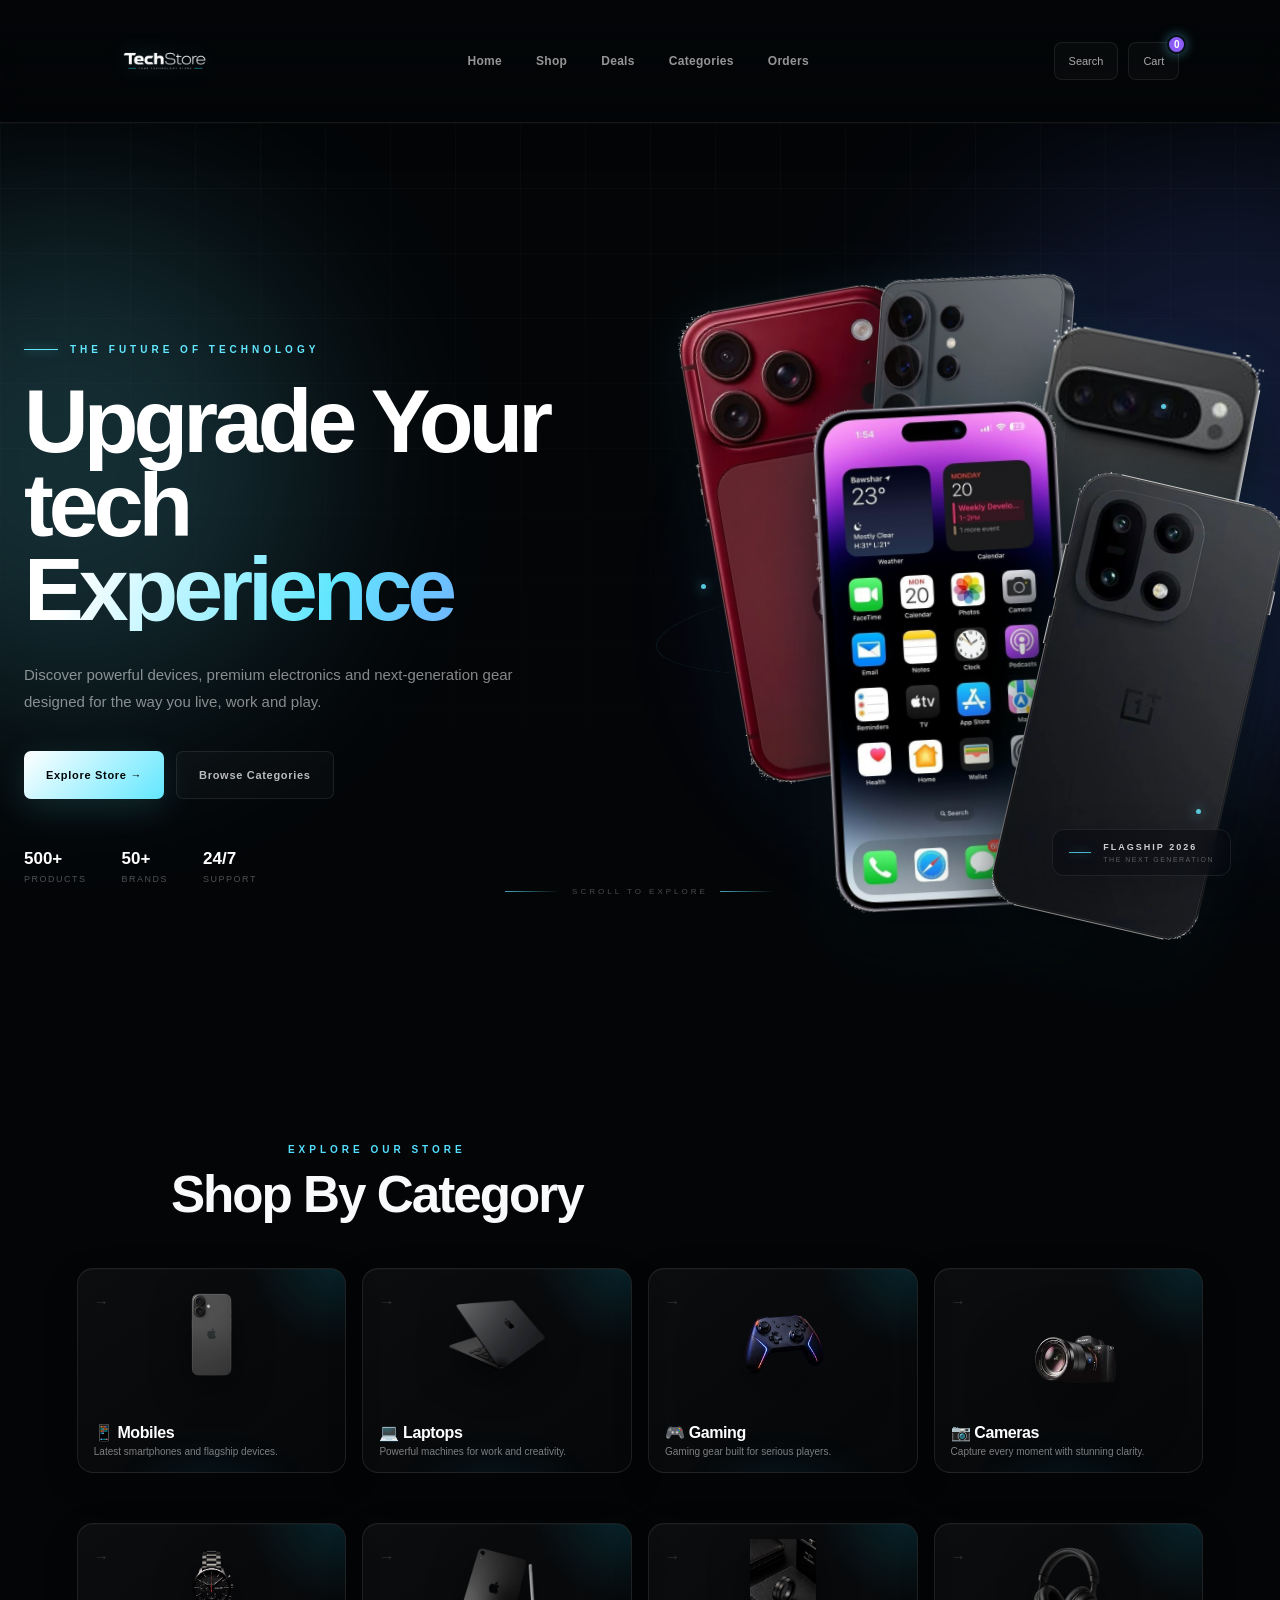
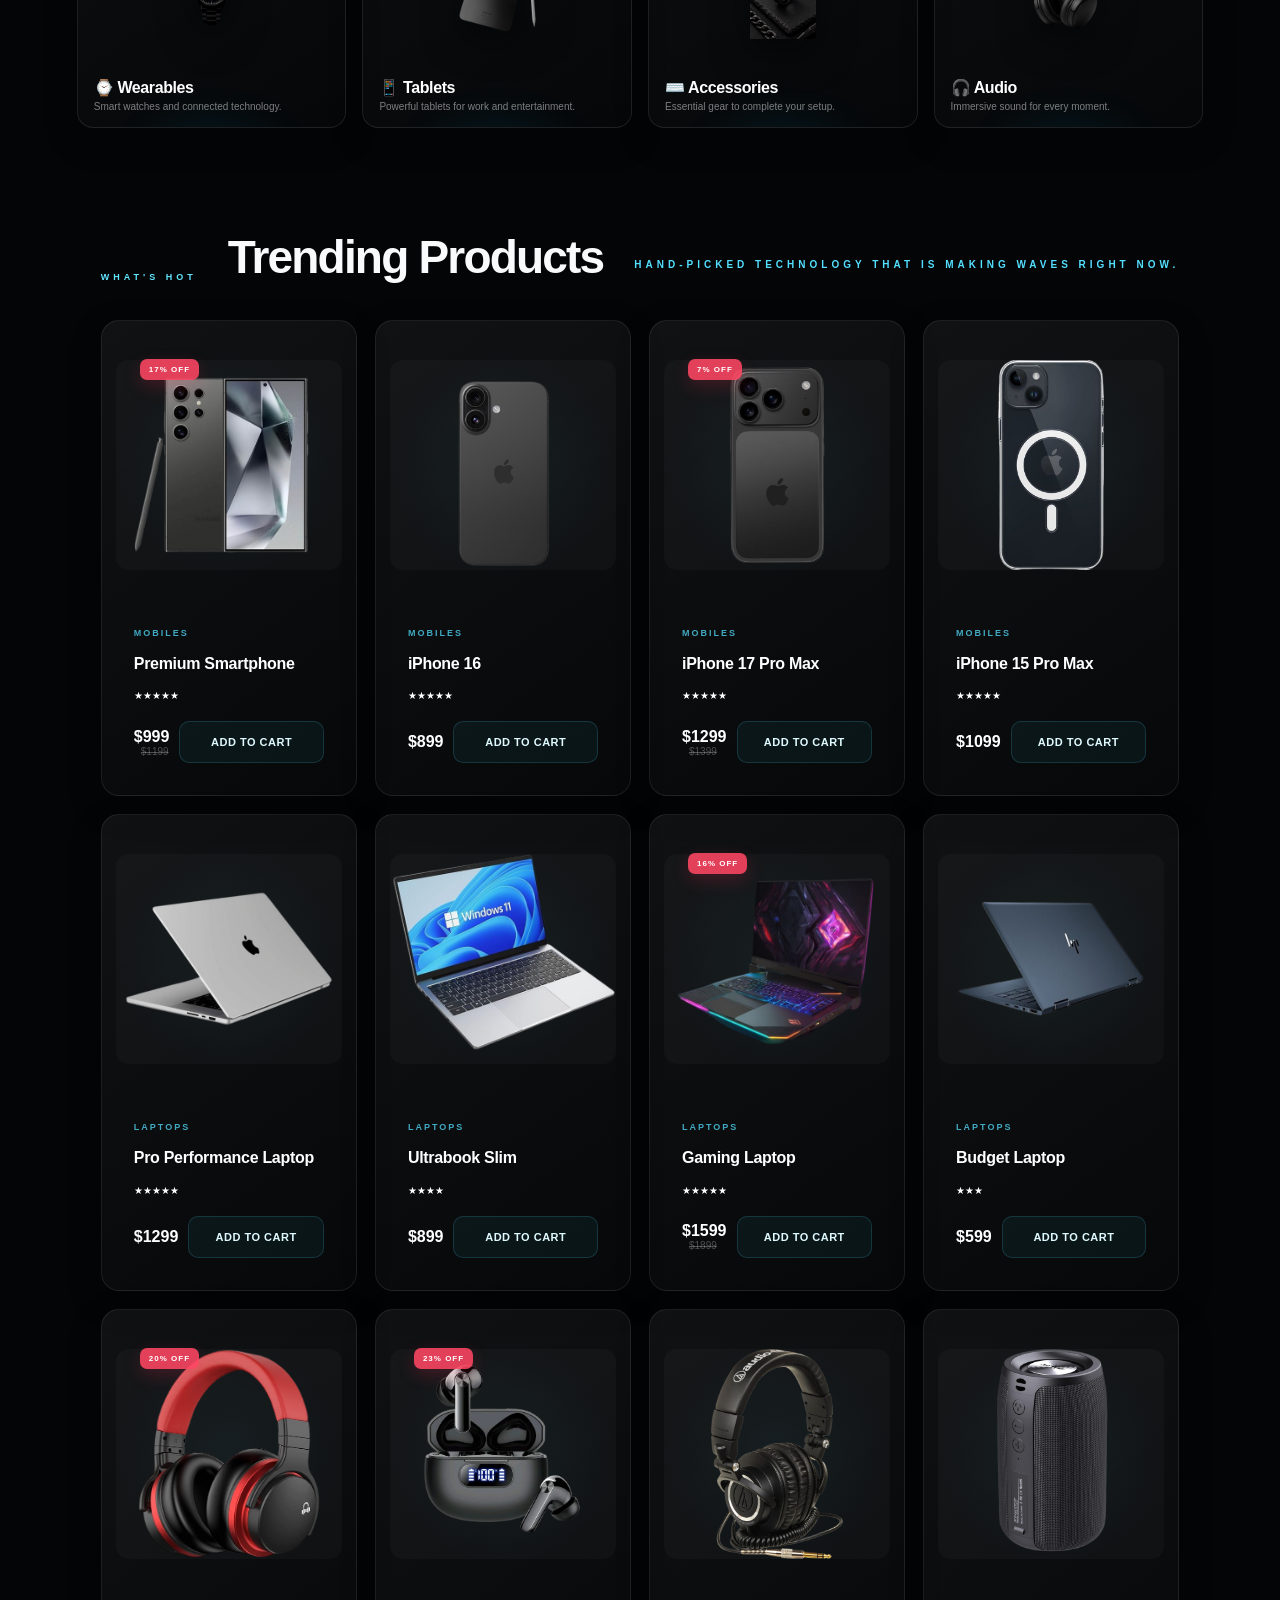
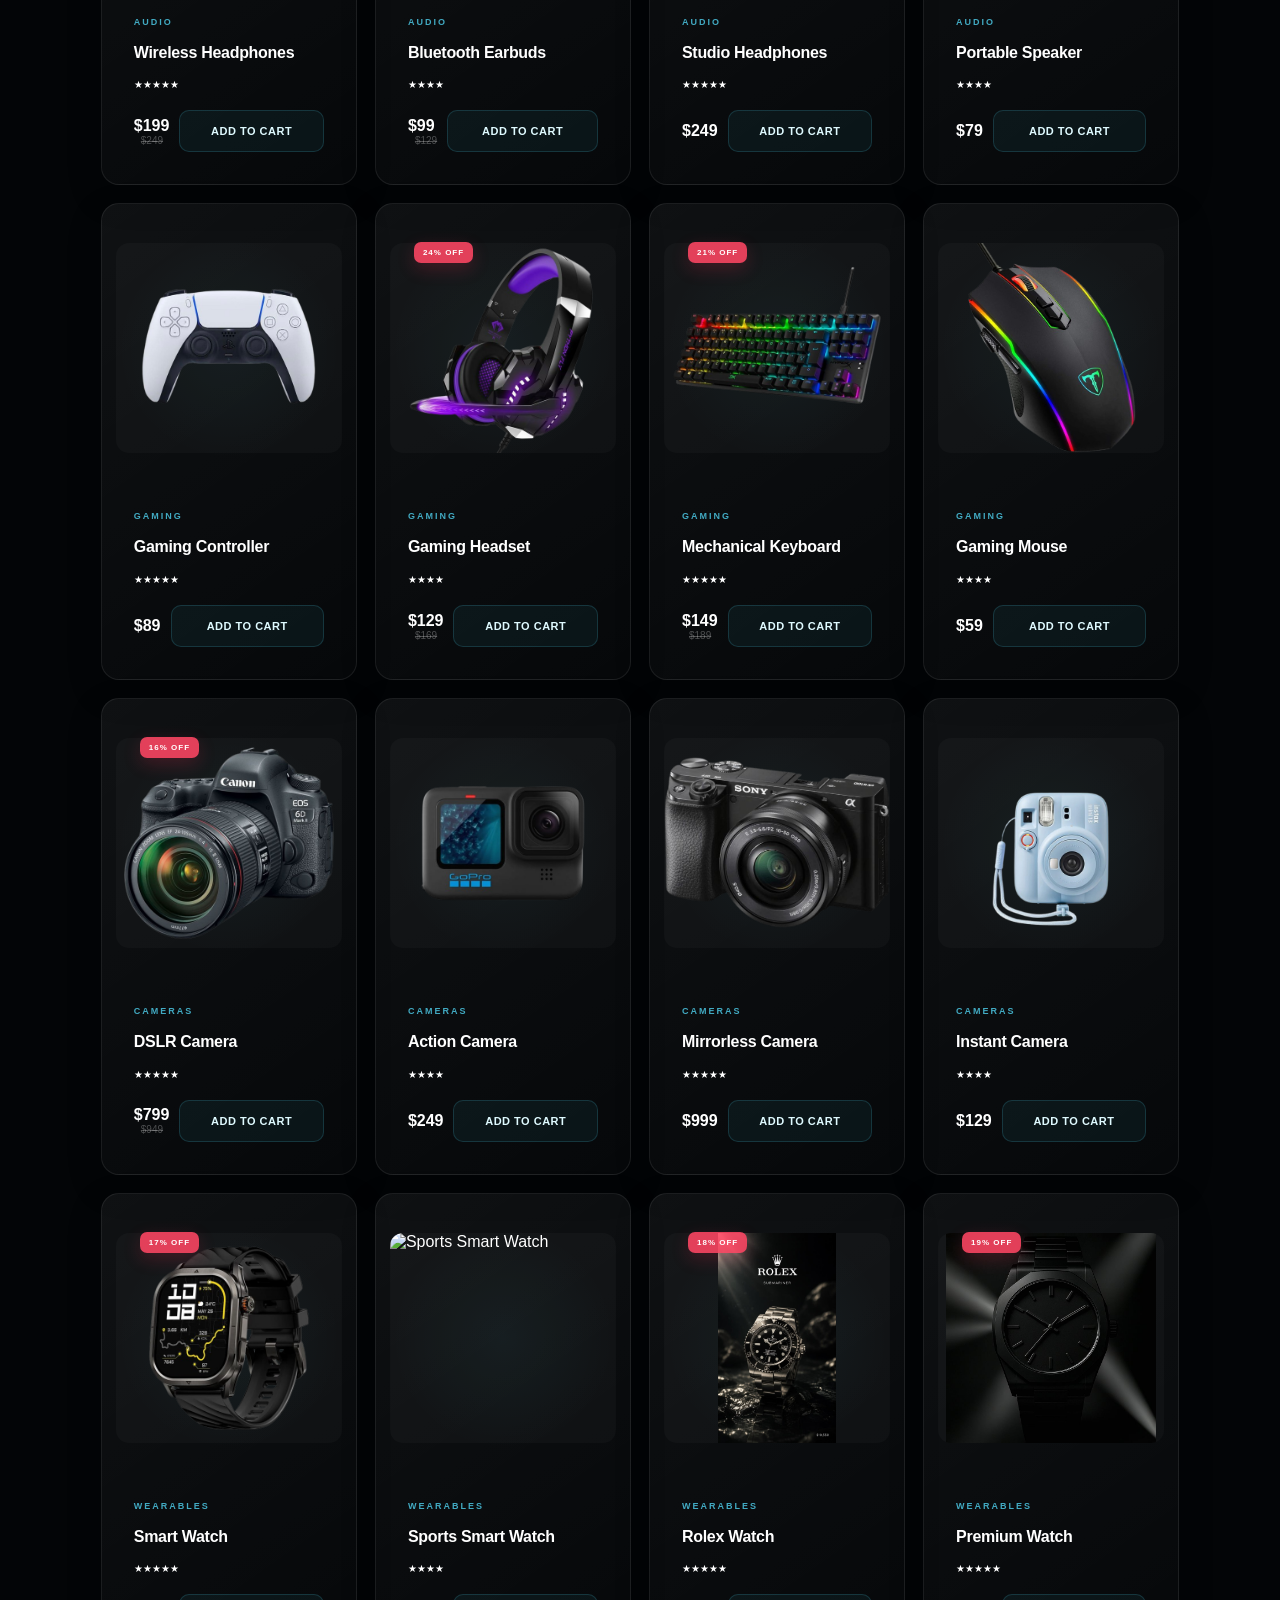
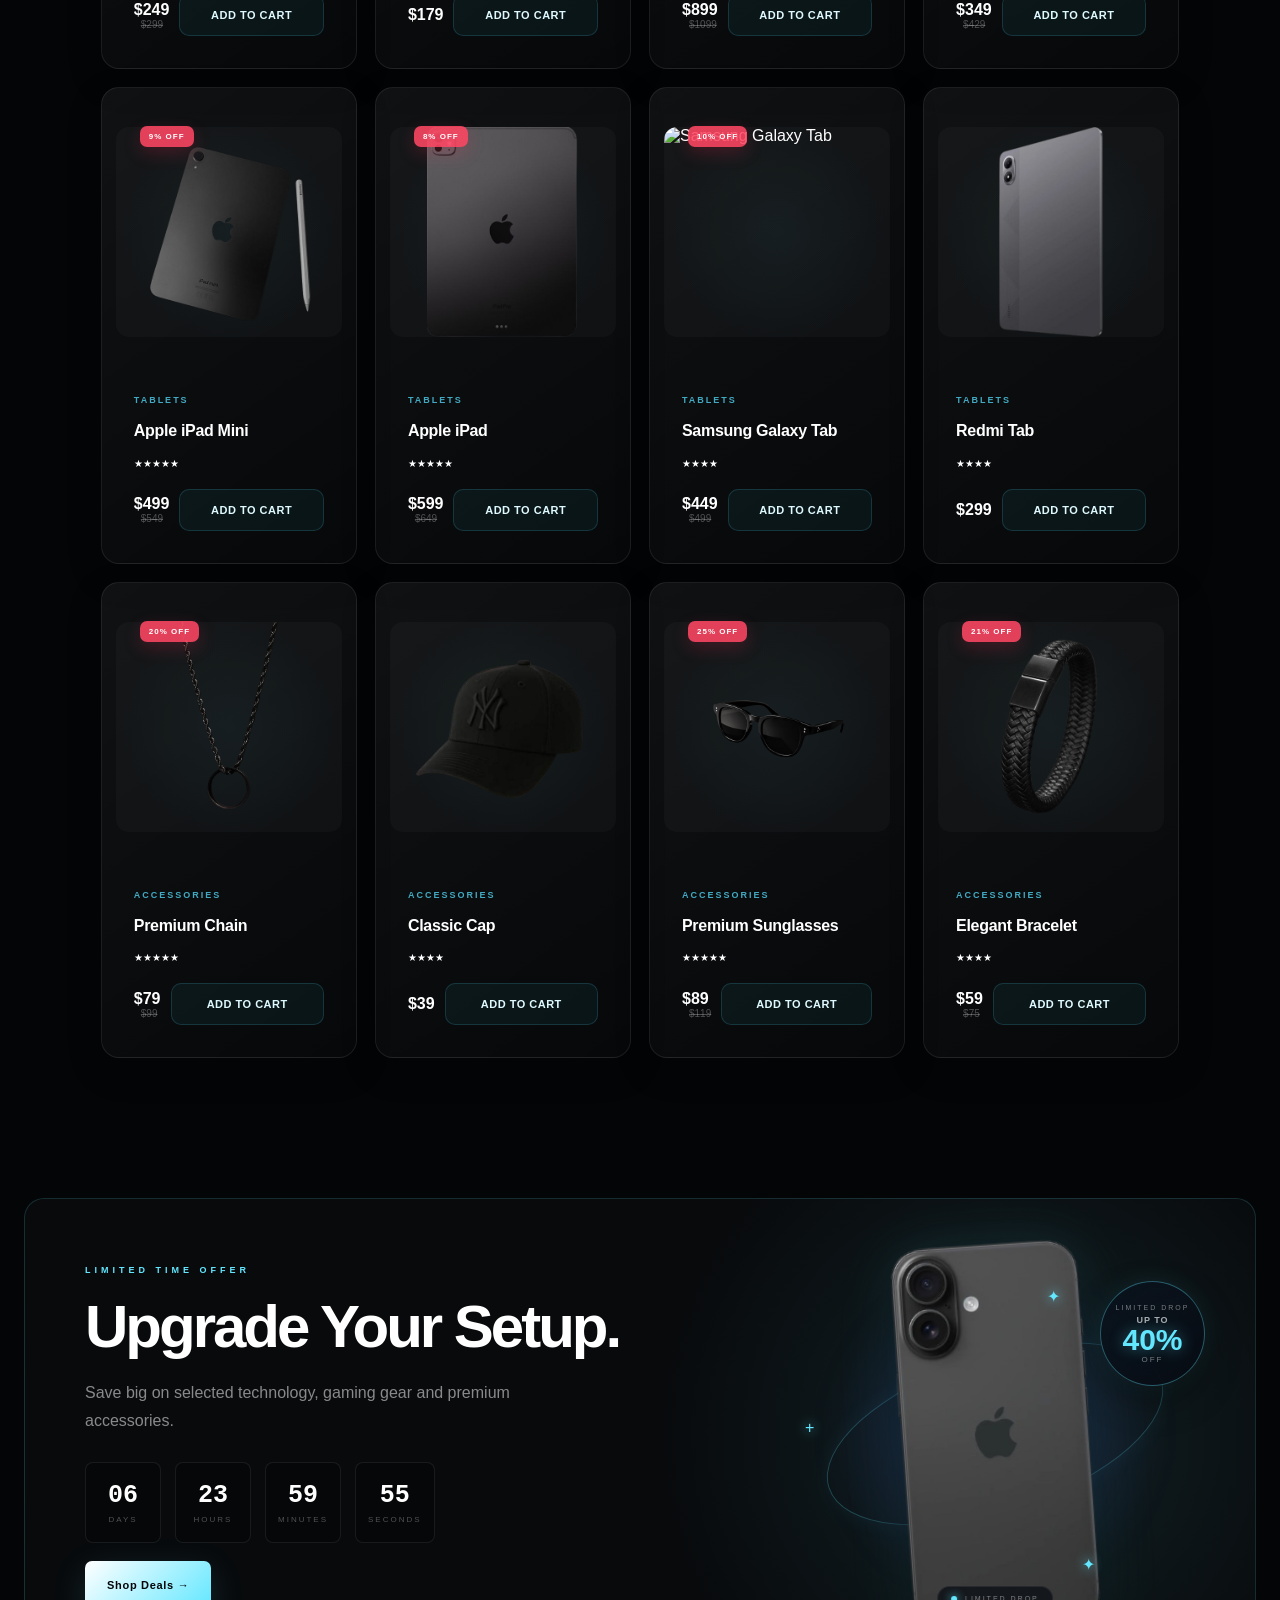
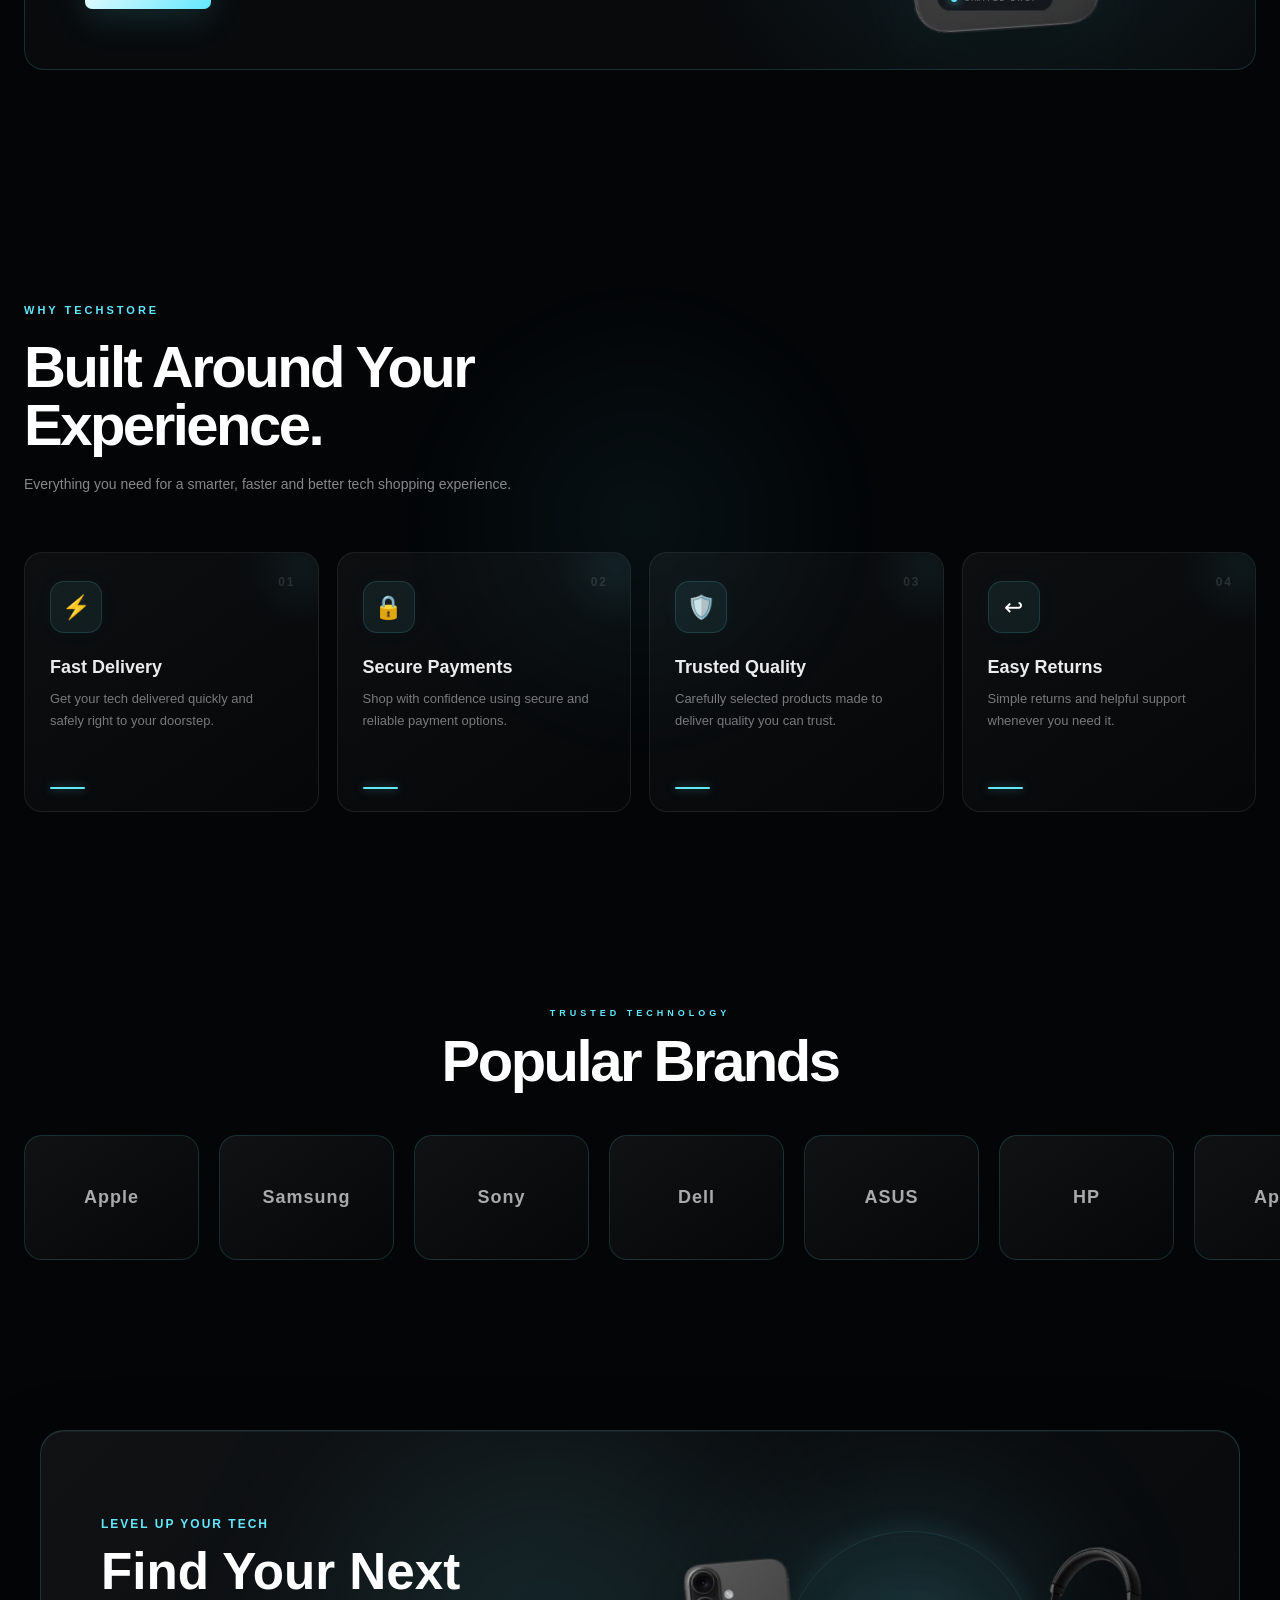
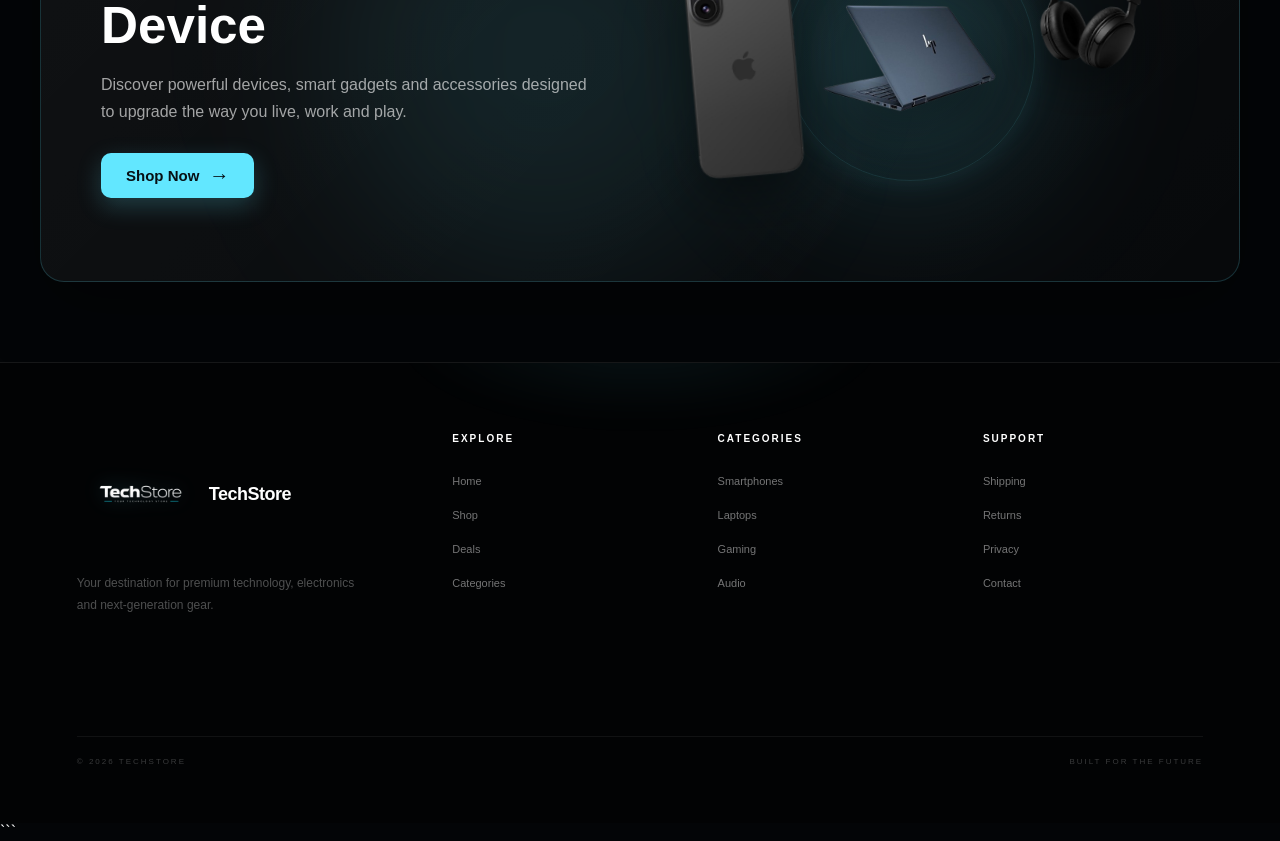
==== commit 3e5c0d1e: "Update index.html" ====
--- a/index.html
+++ b/index.html
@@ -24,7 +24,7 @@
 
         <div class="loader-logo">
             <img
-                src="images/logo.png"
+                src="images/logo (3).png"
                 alt="TechStore"
             >
         </div>
@@ -73,7 +73,7 @@
         <a href="index.html" class="brand">
 
             <img
-                src="images/logo.png"
+                src="images/logo (3).png"
                 alt="TechStore Logo"
             >
 
@@ -1305,7 +1305,7 @@
                 class="brand">
 
                 <img
-                    src="images/logo.png"
+                    src="images/logo (3).png"
                     alt="TechStore"
                 >
 
--- a/style.css
+++ b/style.css
@@ -11426,4 +11426,28 @@
         height: 70px !important;
     }
 
-}+}
+
+@media (max-width: 768px) {
+    .navbar {
+        padding-top: 6px !important;
+        padding-bottom: 6px !important;
+    }
+
+    .navbar-inner {
+        min-height: 42px !important;
+    }
+
+    .nav-menu {
+        width: 10px !important;
+        height: 10px !important;
+    }
+}
+
+
+
+
+.navbar {
+    padding-top: 0.1px !important;
+    padding-bottom: 0.1px !important;
+}
